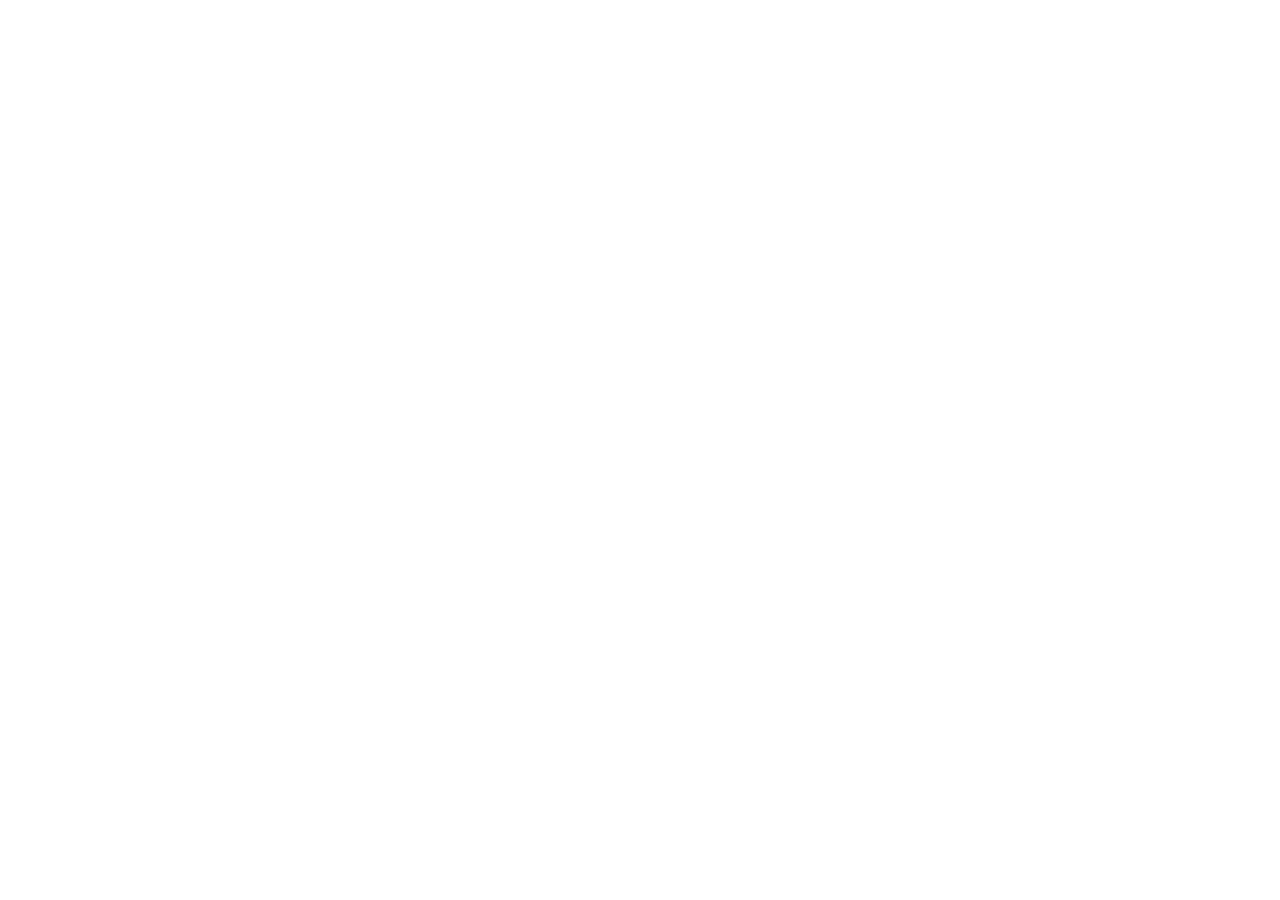
==== index.html @ c15d34f1 "Add files via upload" ====
<!doctype html>
<html lang="en">
  <head>
    <meta charset="UTF-8" />
    <meta name="viewport" content="width=device-width, initial-scale=1.0" />
    <title>Green &amp; Co</title>
    <script type="module" crossorigin src="/assets/index-w_9wpGhl.js"></script>
    <link rel="stylesheet" crossorigin href="/assets/index-DMan4Z8-.css">
  </head>
  <body>
    <div id="root"></div>
  </body>
</html>
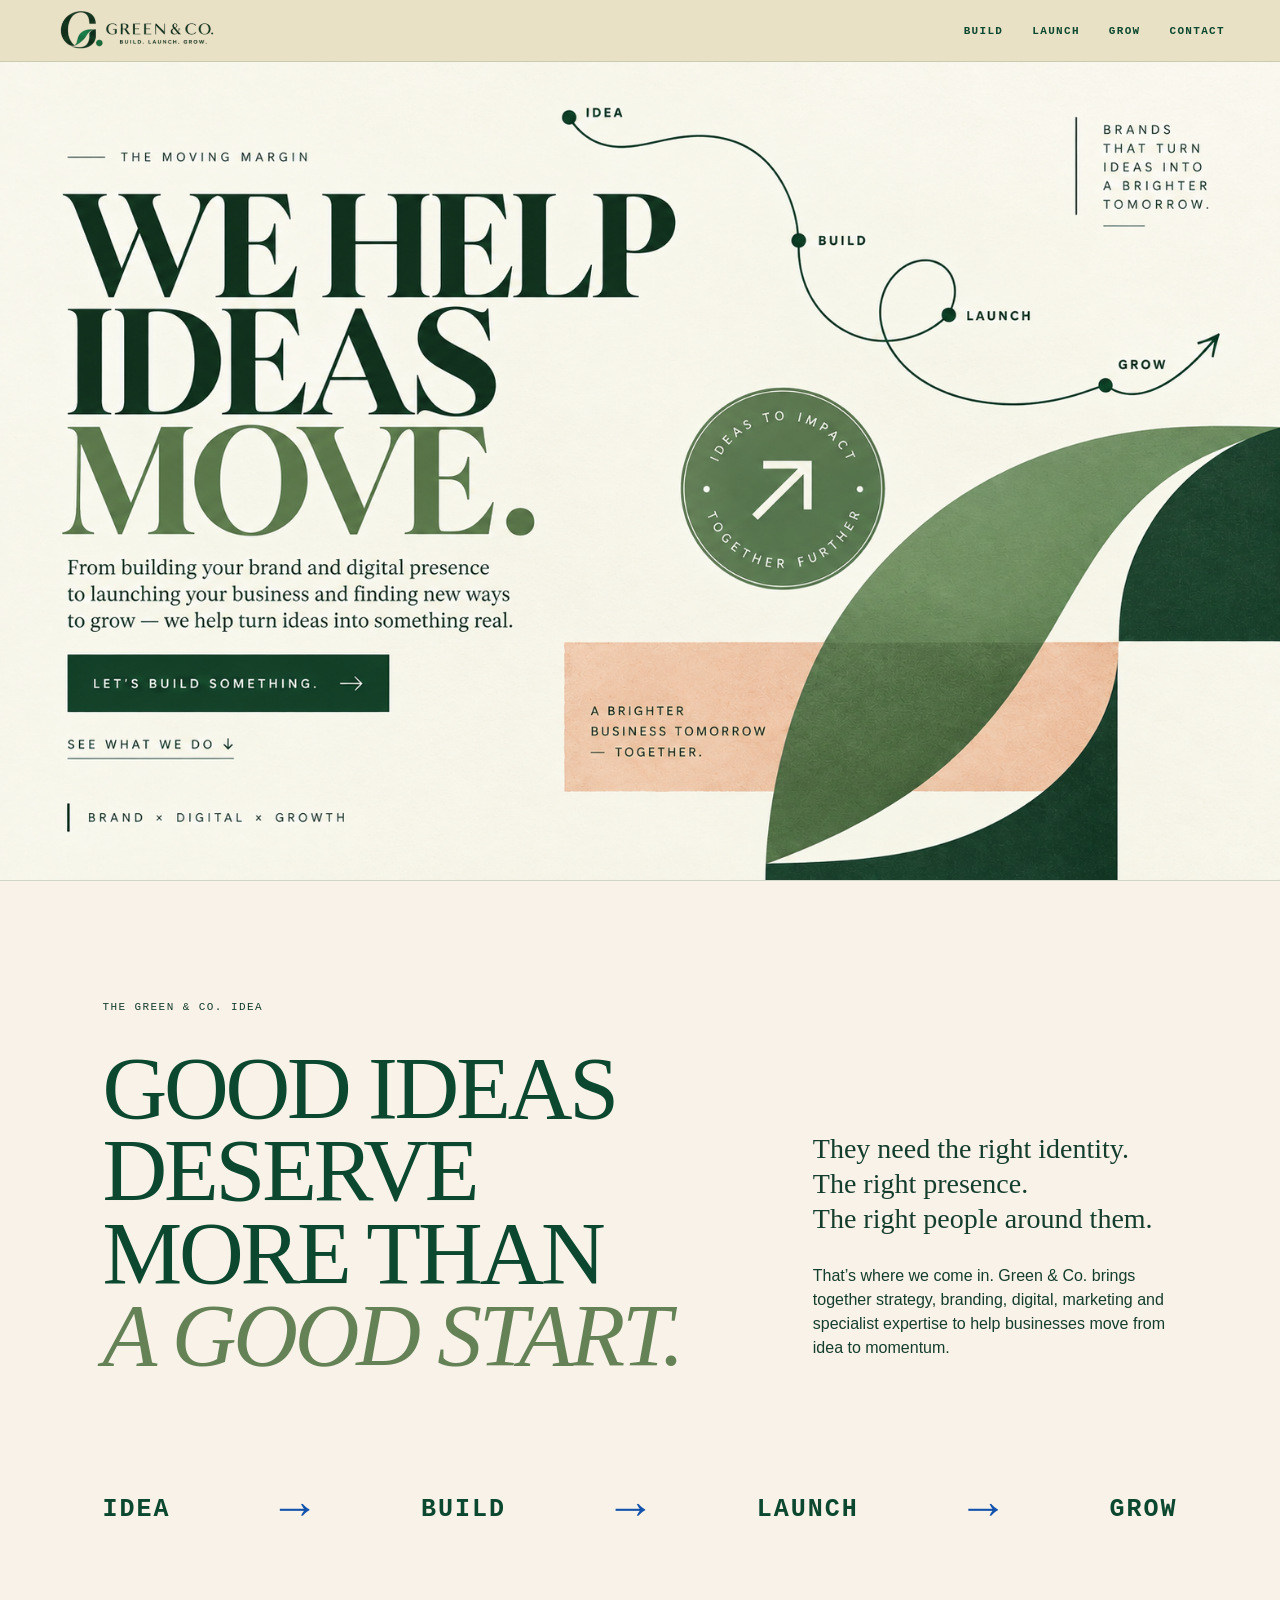
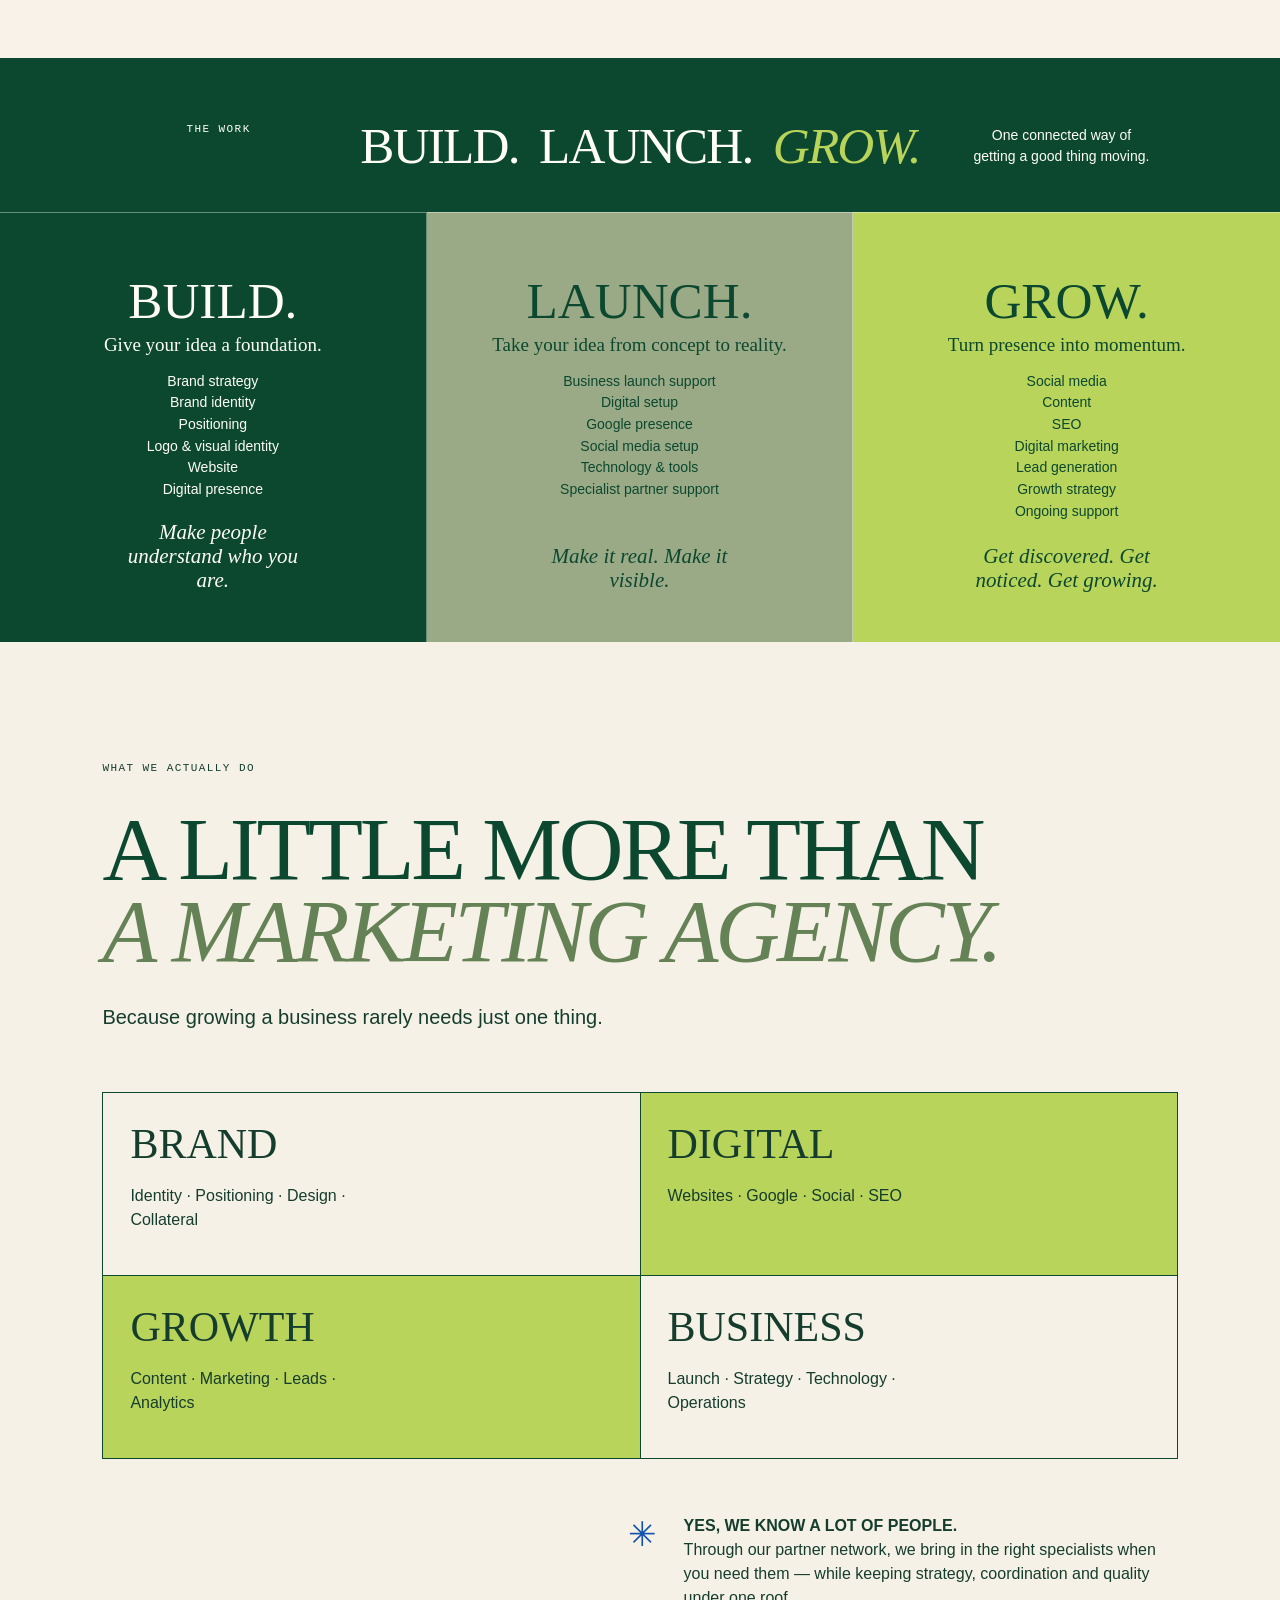
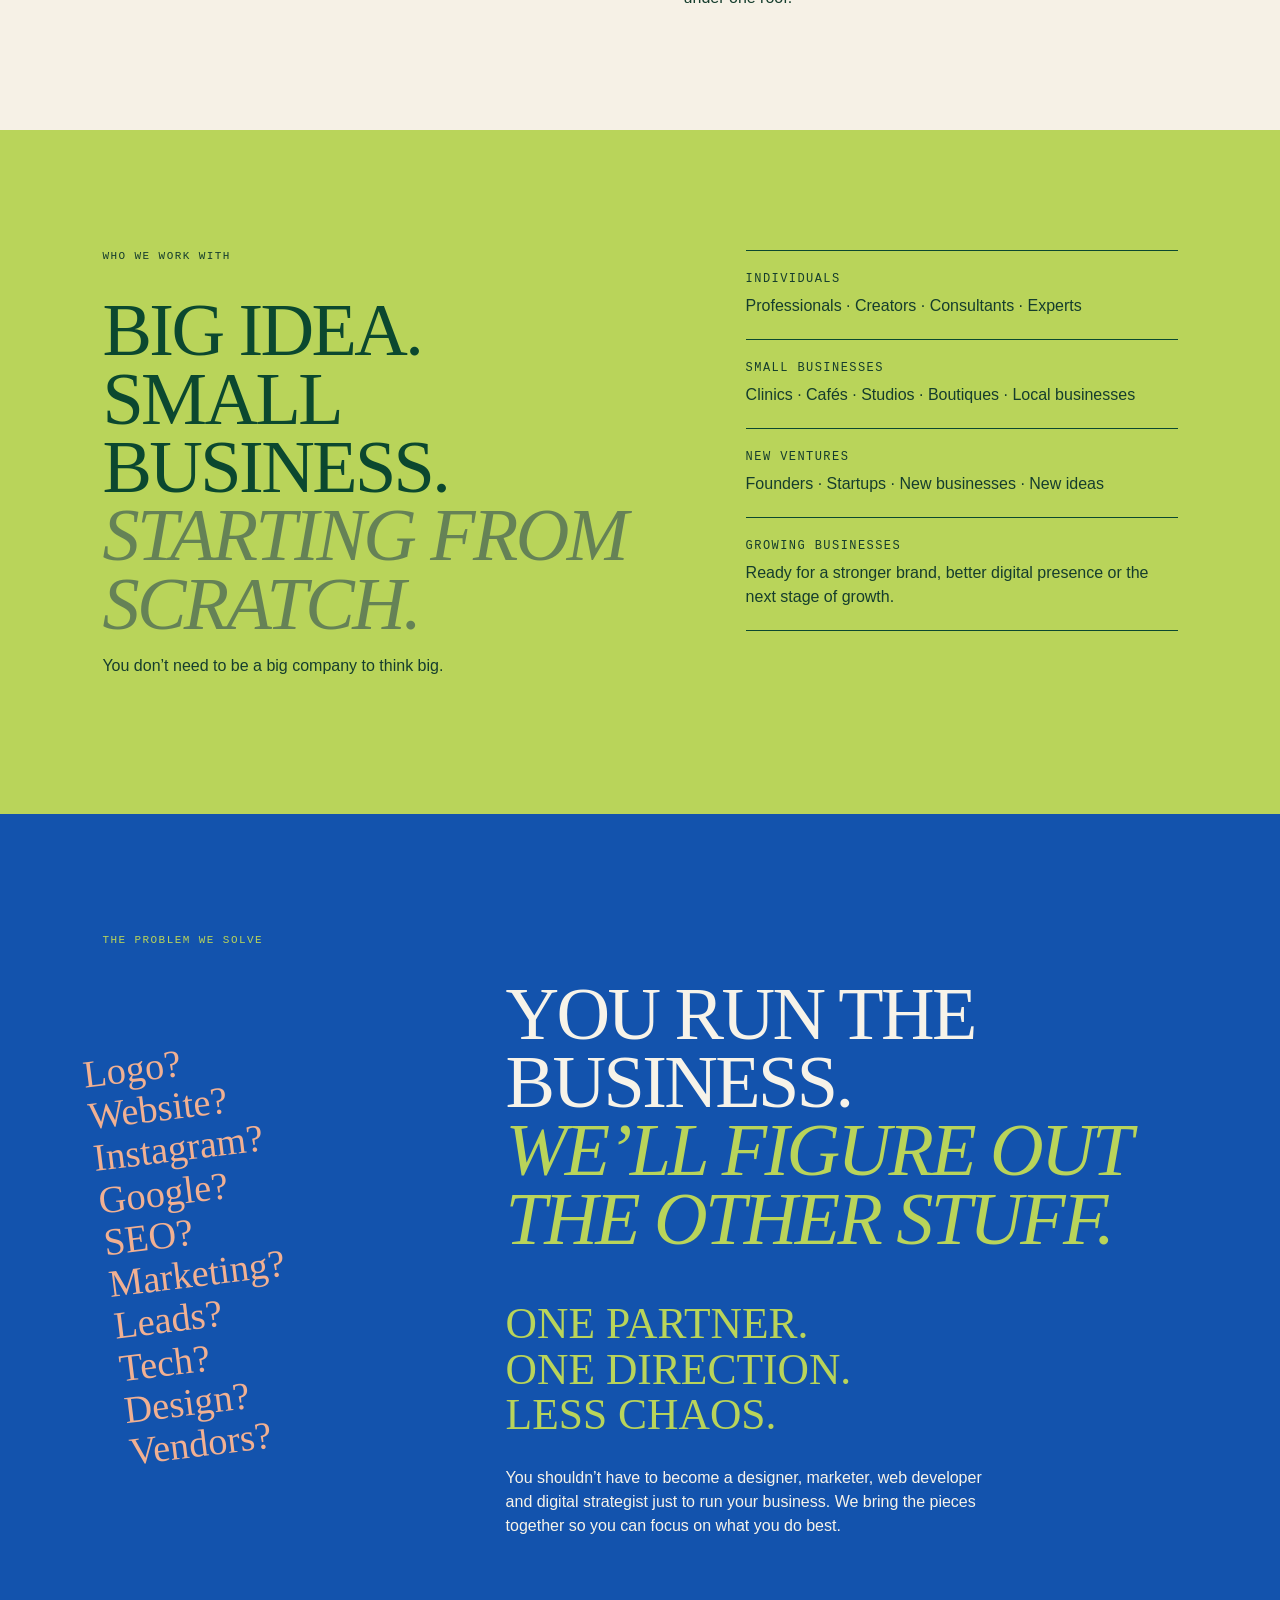
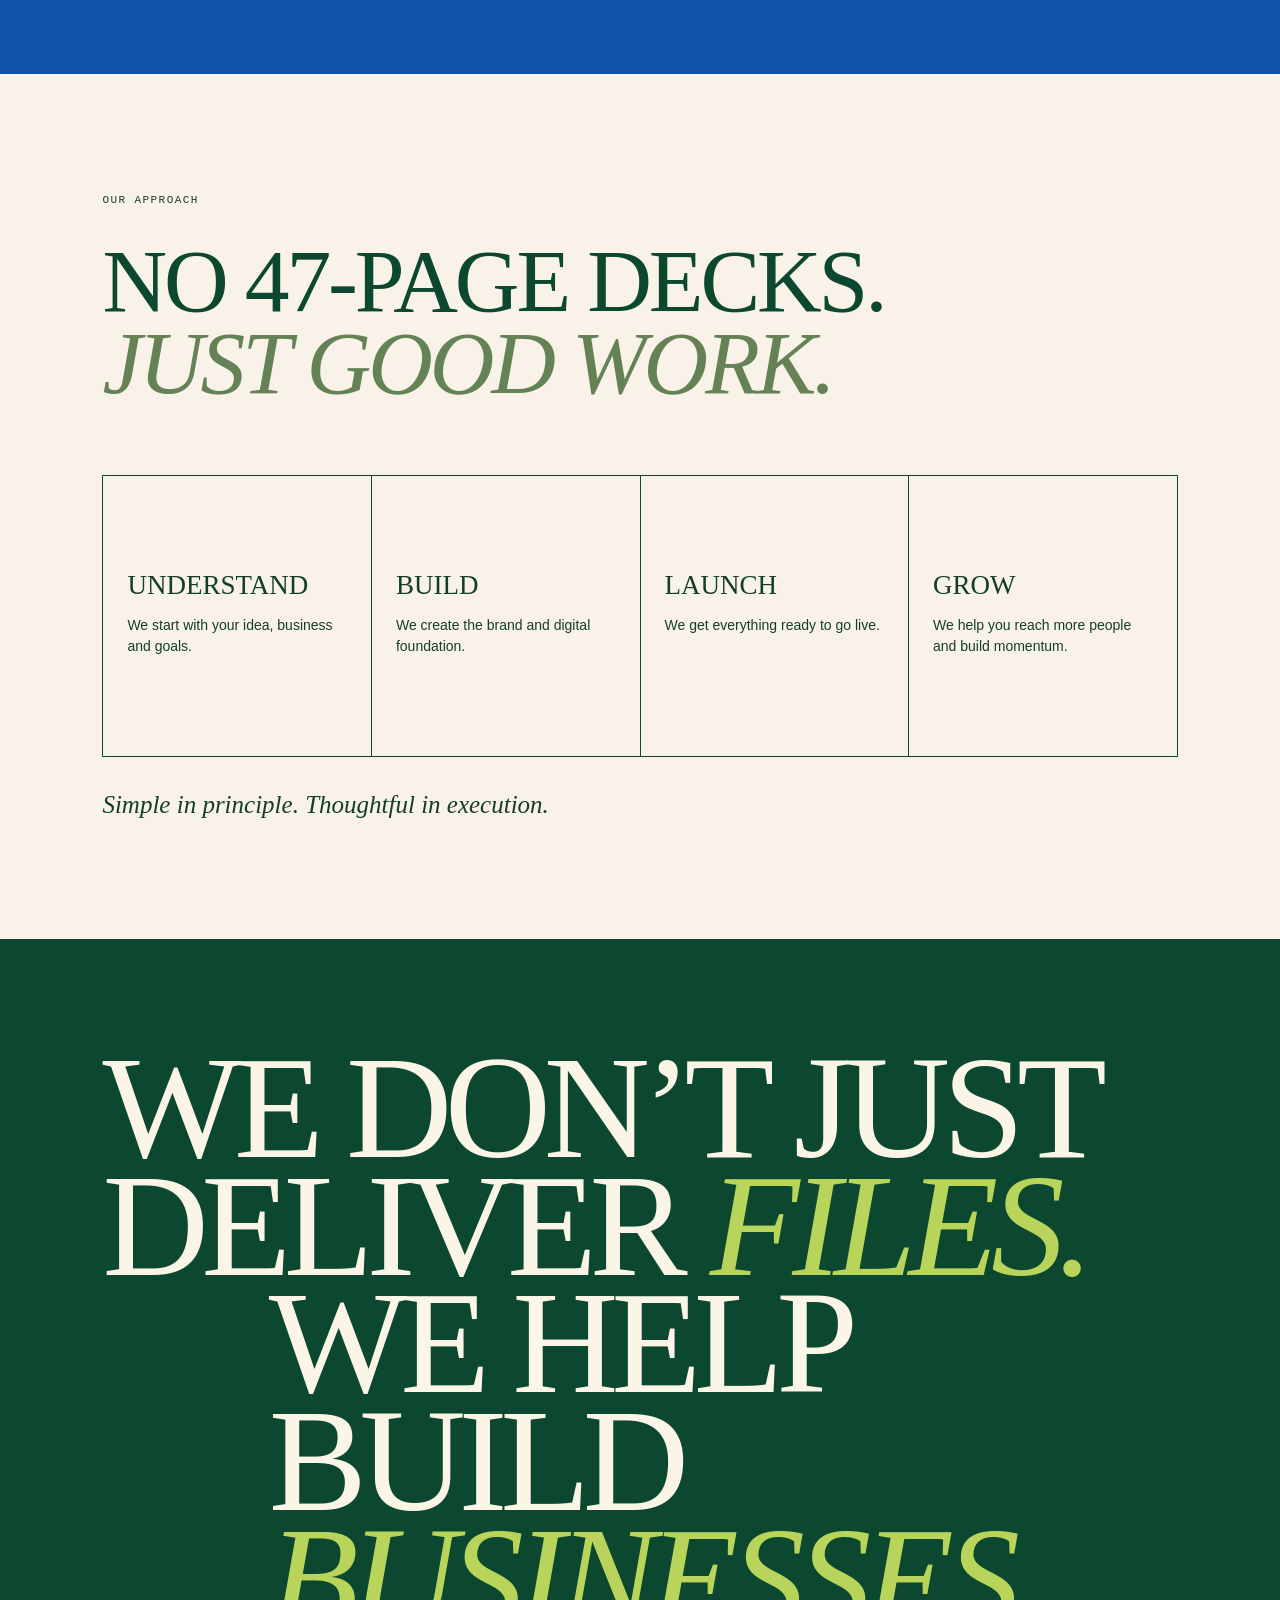
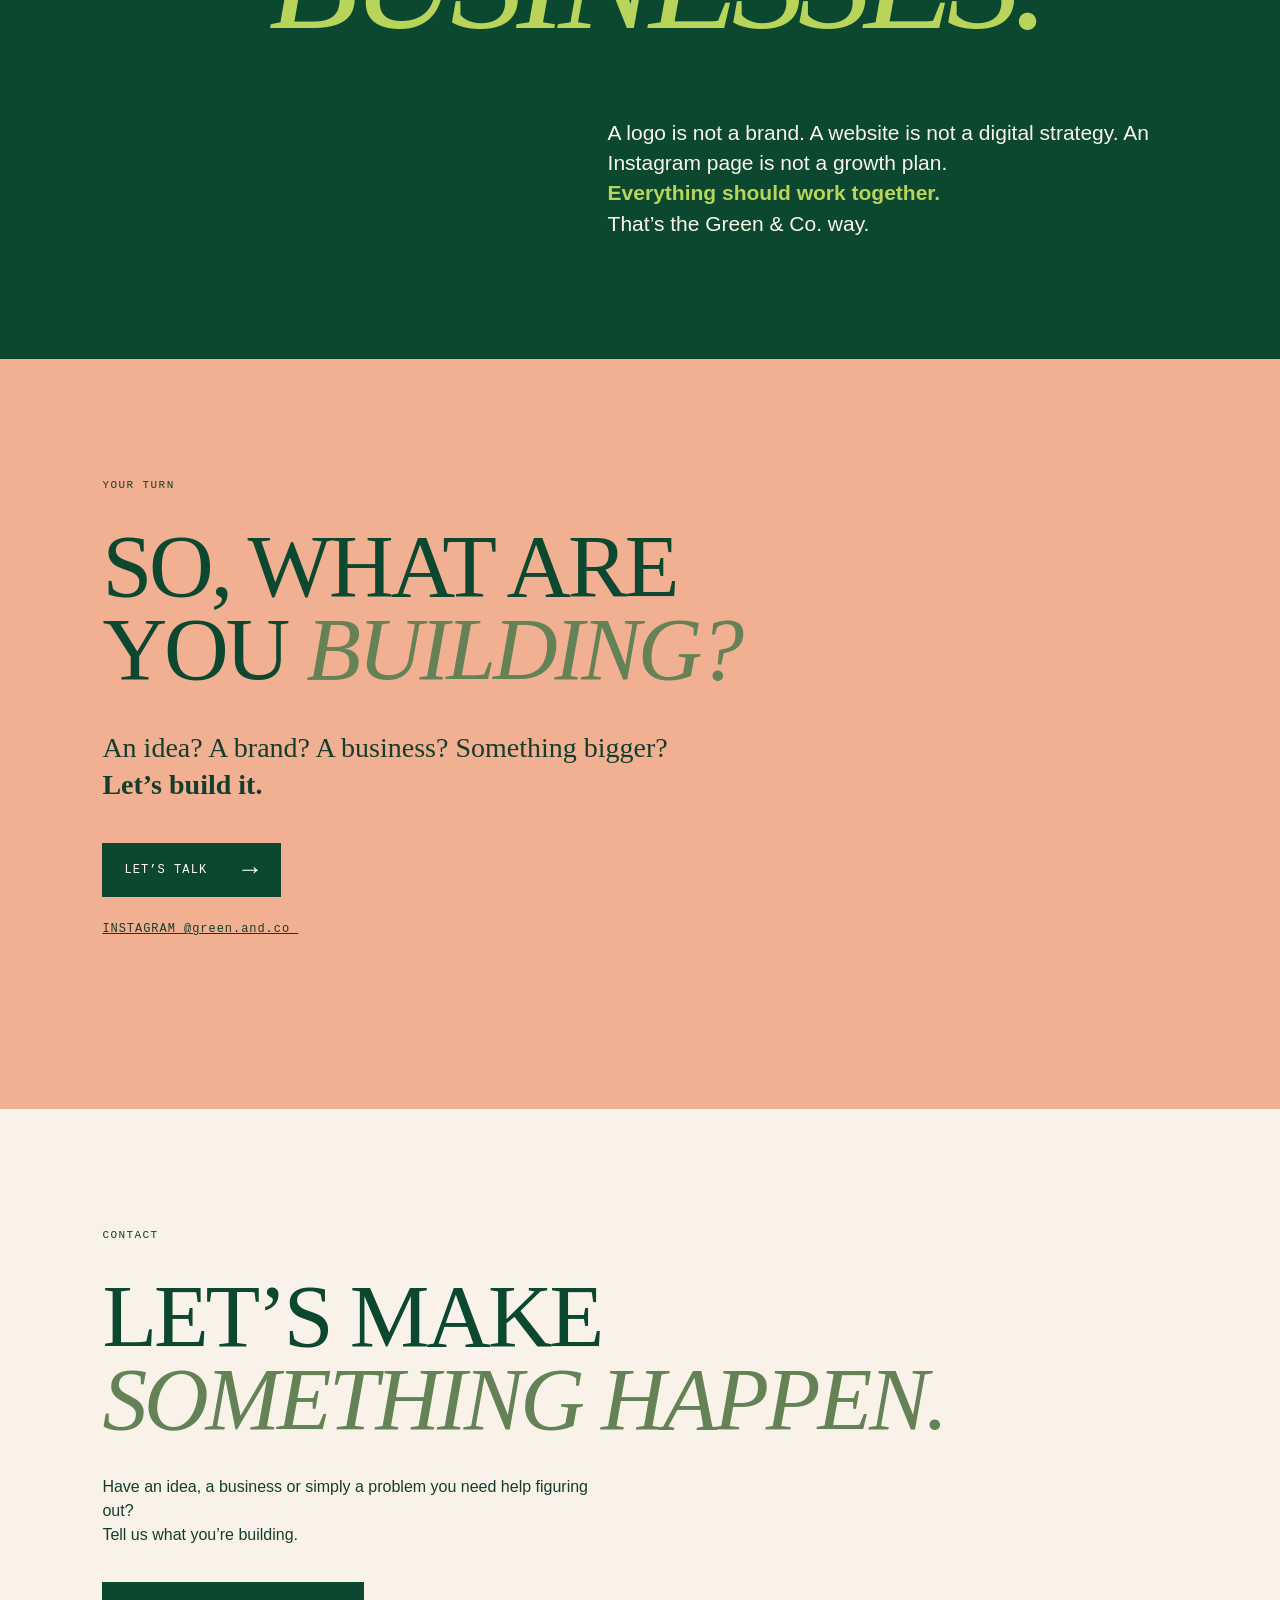
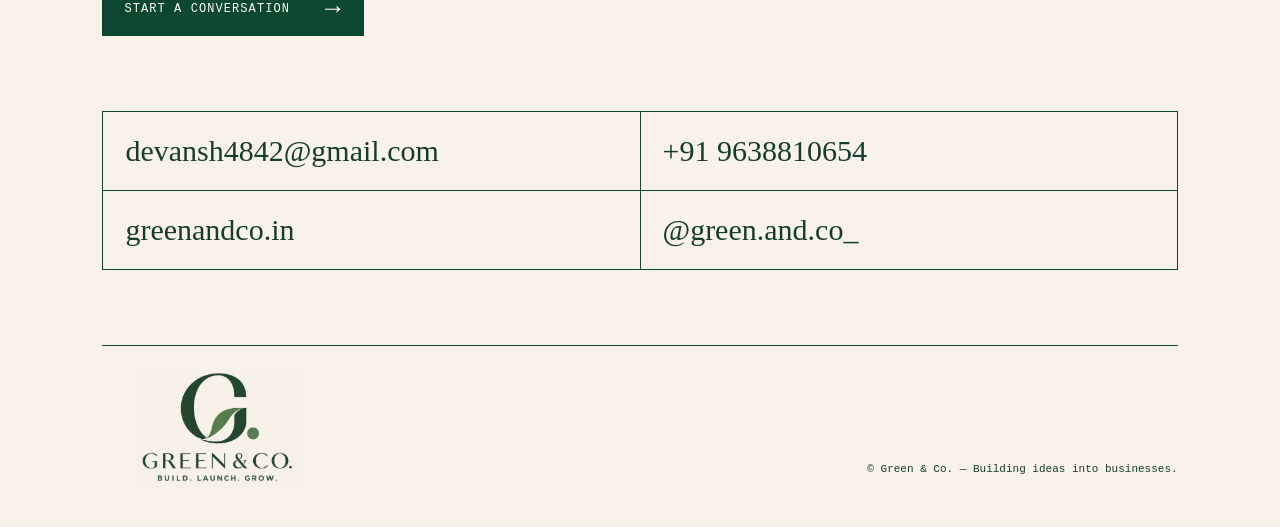
==== commit babd5cf5: "Update script and stylesheet paths in index.html" ====
--- a/index.html
+++ b/index.html
@@ -4,8 +4,8 @@
     <meta charset="UTF-8" />
     <meta name="viewport" content="width=device-width, initial-scale=1.0" />
     <title>Green &amp; Co</title>
-    <script type="module" crossorigin src="/assets/index-w_9wpGhl.js"></script>
-    <link rel="stylesheet" crossorigin href="/assets/index-DMan4Z8-.css">
+    <script type="module" crossorigin src="/index-w_9wpGhl.js"></script>
+    <link rel="stylesheet" crossorigin href="/index-DMan4Z8-.css">
   </head>
   <body>
     <div id="root"></div>
--- a/index-DMan4Z8-.css
+++ b/index-DMan4Z8-.css
@@ -0,0 +1 @@
+@import"https://fonts.googleapis.com/css2?family=DM+Mono&family=DM+Sans:wght@400;500;700&family=DM+Serif+Display:ital@0;1&display=swap";:root{--forest:#0b482f;--cream:#f6f1e6;--lime:#b9d45a;--sage:#9baa86;--peach:#f1b092;--blue:#1353ad;--ink:#153d2d}*{box-sizing:border-box}html{scroll-behavior:smooth}body{margin:0;background:var(--cream);color:var(--ink);font-family:DM Sans,Arial,sans-serif;-webkit-font-smoothing:antialiased}a{color:inherit}.site-nav{position:fixed;z-index:10;top:0;left:0;right:0;display:flex;align-items:center;gap:32px;justify-content:space-between;padding:19px 4.3vw;background:#f6f1e6eb;border-bottom:1px solid rgba(11,72,47,.14);-webkit-backdrop-filter:blur(10px);backdrop-filter:blur(10px)}.wordmark{text-decoration:none;letter-spacing:.16em;font-family:"DM Serif Display",serif;font-size:20px}.wordmark span{color:var(--sage)}.nav-links{display:flex;gap:29px;font:500 11px DM Mono,monospace;letter-spacing:.12em}.nav-links a{text-decoration:none}.nav-links a:hover,.instagram:hover{text-decoration:underline;text-underline-offset:5px}.menu-button{display:none;border:0;background:none;color:var(--forest);font:500 11px DM Mono,monospace;letter-spacing:.12em}.hero{position:relative;margin-top:62px;background:#f7f3e9;min-height:min(78vw,1024px);overflow:hidden}.hero>img{width:100%;height:100%;min-height:min(78vw,1024px);object-fit:cover;object-position:center top;display:block}.hero-actions a{position:absolute;display:block}.hero-actions a:first-child{left:4%;top:74%;width:25%;height:8%}.hero-actions a:last-child{left:4%;top:84%;width:18%;height:7%}section,footer{padding:120px 8vw}.eyebrow{font:500 11px DM Mono,monospace;letter-spacing:.13em;margin:0 0 34px}h2{margin:0;color:var(--forest);font:clamp(48px,7vw,110px)/.92 "DM Serif Display",Georgia,serif;letter-spacing:-.035em}h2 em,.difference em{font-style:italic;color:#658256}p{font-size:16px;line-height:1.5}.manifesto{background:#f8f2e8;border-top:1px solid rgba(11,72,47,.16)}.manifesto-copy{display:grid;grid-template-columns:1.25fr .75fr;gap:8vw;align-items:end}.manifesto-copy .lead{font:28px/1.25 "DM Serif Display",serif;margin-top:0}.manifesto-copy div>p:last-child{max-width:420px}.process-line{display:flex;justify-content:space-between;align-items:center;margin:105px 0 0;font:clamp(14px,2vw,25px) "DM Mono",monospace;letter-spacing:.08em;color:var(--forest)}.process-line span{color:var(--blue);font-size:2em}.services{padding:0;background:var(--forest);color:#fffdf5}.section-head{padding:110px 8vw 70px;display:grid;grid-template-columns:1fr 1.3fr .55fr;gap:2vw;align-items:end}.section-head h2{color:#fffdf5}.section-head h2 em{color:var(--lime)}.section-head p:last-child{font-size:14px;max-width:180px}.service-list{display:grid;grid-template-columns:repeat(3,1fr)}.service{min-height:560px;position:relative;padding:42px 3.6vw;border-top:1px solid rgba(255,255,255,.38);border-right:1px solid rgba(255,255,255,.38)}.service:last-child{border-right:0}.service-2{background:var(--sage);color:var(--forest)}.service-3{background:var(--peach);color:var(--forest)}.service-number{font:11px DM Mono,monospace}.service h3{font:clamp(48px,5vw,76px)/1 "DM Serif Display",serif;margin:75px 0 12px}.service-intro{font:22px/1.16 "DM Serif Display",serif;min-height:58px}.service ul{list-style:none;padding:0;font-size:14px;line-height:1.75}.service-note{position:absolute;bottom:38px;max-width:200px;font:italic 21px/1.15 "DM Serif Display",serif}.capabilities{background:var(--cream)}.capability-lede{margin:30px 0 60px;font-size:20px}.capability-grid{display:grid;grid-template-columns:repeat(2,1fr);border-top:1px solid var(--forest);border-left:1px solid var(--forest)}.capability-grid article{min-height:180px;padding:27px;border-right:1px solid var(--forest);border-bottom:1px solid var(--forest)}.capability-grid article:nth-child(2){background:var(--lime)}.capability-grid article:nth-child(3){background:var(--peach)}.capability-grid h3{font:42px "DM Serif Display",serif;margin:0}.capability-grid p{max-width:250px}.network-note{display:flex;gap:28px;margin:55px 0 0 auto;max-width:550px}.network-note span{font-size:34px;color:var(--blue)}.network-note p{margin:0}.audience{background:var(--lime);display:grid;grid-template-columns:1.1fr .9fr;gap:9vw}.audience h2{font-size:clamp(45px,5.8vw,90px)}.audience-items{border-top:1px solid var(--forest)}.audience-items p{padding:21px 0;margin:0;border-bottom:1px solid var(--forest)}.audience-items b{display:block;margin-bottom:8px;font:12px DM Mono,monospace;letter-spacing:.12em}.chaos{background:var(--blue);color:#f7f3e9}.chaos .eyebrow{color:var(--lime)}.chaos h2{color:#f7f3e9;font-size:clamp(43px,5.8vw,88px)}.chaos h2 em{color:var(--lime)}.chaos-layout{display:grid;grid-template-columns:.6fr 1.4fr;gap:9vw;align-items:start}.questions{color:var(--peach);font:clamp(25px,3vw,46px)/1.1 "DM Serif Display",serif;transform:rotate(-7deg);padding-top:55px}.chaos-layout>div:last-child>p:last-child{max-width:490px}.solution{margin:48px 0 28px;font:clamp(27px,3.4vw,48px)/1.05 "DM Serif Display",serif;color:var(--lime)}.approach{background:#f8f2e8}.steps{display:grid;grid-template-columns:repeat(4,1fr);gap:1px;margin-top:70px;background:var(--forest);border:1px solid var(--forest)}.steps article{min-height:280px;padding:24px;background:#f8f2e8}.steps span{font:12px DM Mono,monospace}.steps h3{font:27px "DM Serif Display",serif;margin:70px 0 12px}.steps p{font-size:14px}.closing-note{margin:34px 0 0;font:italic 25px "DM Serif Display",serif}.difference{background:var(--forest);padding-top:110px;color:#fbf5e8}.difference>p{margin:0;font:clamp(70px,11.5vw,174px)/.8 "DM Serif Display",serif;letter-spacing:-.05em}.difference>p:nth-child(2){padding-left:13vw}.difference em{color:var(--lime)}.difference>div{max-width:570px;margin:80px 0 0 auto;font-size:21px;line-height:1.45}.difference b{color:var(--lime)}.final-cta{background:var(--peach);min-height:750px}.final-cta>p:nth-of-type(2){font:28px/1.3 "DM Serif Display",serif;margin:40px 0}.big-link{display:inline-flex;gap:35px;align-items:center;padding:18px 22px;background:var(--forest);color:#fffdf5;text-decoration:none;font:500 12px DM Mono,monospace;letter-spacing:.09em}.big-link:hover{background:var(--blue)}.big-link span{font-size:26px;line-height:.7}.instagram{display:block;margin-top:25px;font:12px DM Mono,monospace;letter-spacing:.08em}footer{background:#f8f2e8;padding-bottom:34px}.footer-copy>p:nth-of-type(2){max-width:510px;margin:35px 0}address{display:grid;grid-template-columns:repeat(2,1fr);gap:0;margin:75px 0;font-style:normal;border-top:1px solid var(--forest);border-left:1px solid var(--forest)}address a{padding:22px;border-right:1px solid var(--forest);border-bottom:1px solid var(--forest);text-decoration:none;font:clamp(18px,2.4vw,30px) "DM Serif Display",serif}address a:hover{background:var(--lime)}.footer-bottom{display:flex;justify-content:space-between;align-items:end;gap:25px;padding-top:25px;border-top:1px solid var(--forest)}.footer-bottom img{width:230px;height:115px;object-fit:contain;mix-blend-mode:multiply}.footer-bottom p{font:11px DM Mono,monospace}@media(max-width:760px){.site-nav{padding:14px 5vw}.menu-button{display:block}.nav-links{display:none;position:absolute;top:54px;left:0;right:0;flex-direction:column;gap:0;background:var(--cream);border-bottom:1px solid var(--forest)}.nav-links.is-open{display:flex}.nav-links a{padding:16px 5vw;border-top:1px solid rgba(11,72,47,.15)}.hero{margin-top:55px;min-height:133vw}.hero>img{min-height:133vw;width:100%;object-position:38% top}.hero-actions a:first-child{left:4%;top:78%;width:52%;height:7%}.hero-actions a:last-child{left:4%;top:86%;width:45%;height:6%}section,footer{padding:75px 6vw}.manifesto-copy,.audience,.chaos-layout{grid-template-columns:1fr;gap:35px}.manifesto-copy .lead{font-size:24px}.process-line{margin-top:60px;gap:7px;font-size:10px}.section-head{padding:75px 6vw 45px;display:block}.section-head p:last-child{max-width:260px}.service-list,.steps{grid-template-columns:1fr}.service{min-height:435px;padding:35px 6vw;border-right:0}.service h3{margin-top:45px}.service-note{bottom:26px}.capability-grid{grid-template-columns:1fr}.capability-grid article{min-height:150px}.network-note{margin-top:38px}.audience h2{font-size:54px}.questions{padding-top:0}.chaos h2{font-size:50px}.steps{margin-top:45px}.steps article{min-height:210px}.steps h3{margin-top:38px}.difference{padding-top:75px}.difference>p{font-size:76px}.difference>p:nth-child(2){padding-left:0}.difference>div{margin-top:50px}.final-cta{min-height:auto}address{grid-template-columns:1fr;margin:55px 0}.footer-bottom{align-items:center;flex-direction:column}.footer-bottom img{width:190px;height:95px}.footer-bottom p{text-align:center}}.site-nav{height:62px;padding:12px 4.3vw;background:#e9e1c5}.wordmark{display:inline-flex;align-items:center;gap:7px}.wordmark img{width:166px;height:auto;object-fit:contain;mix-blend-mode:multiply}.wordmark b{color:var(--sage);font-weight:inherit}.hero{min-height:calc(100vh - 62px);padding:34px 4.3vw 28px;display:flex;flex-direction:column;justify-content:space-between;background:var(--cream);color:var(--forest);overflow:hidden}.hero-topline,.hero-bottomline{display:flex;align-items:center;justify-content:space-between;gap:24px}.hero-topline .eyebrow{margin:0}.hero-index,.hero-bottomline>span{margin:0;font:11px DM Mono,monospace;letter-spacing:.12em}.hero-center{width:min(900px,86vw);margin:0 auto;text-align:center}.hero-kicker{margin:0 0 22px;font:11px DM Mono,monospace;letter-spacing:.15em}.hero h1{margin:0;font:clamp(72px,13vw,190px) / .8 "DM Serif Display",Georgia,serif;letter-spacing:-.04em}.hero h1 em{color:var(--sage);font-style:italic}.hero-copy{margin:34px auto 0;font:clamp(18px,2vw,26px) / 1.25 "DM Serif Display",Georgia,serif}.hero-actions{display:flex;align-items:center;gap:24px}.hero-actions a{display:inline-flex;align-items:center;width:fit-content;text-decoration:none;font:500 11px DM Mono,monospace;letter-spacing:.1em}.hero-actions a:first-child,.hero-actions a:last-child{position:static;left:auto;top:auto;width:fit-content;height:auto}.hero-build{gap:24px;padding:15px 20px;background:var(--forest);color:#fffdf5}.hero-build span,.hero-what-we-do span{font-size:20px}.hero-what-we-do{gap:10px;border-bottom:1px solid var(--forest);padding-bottom:7px}.service{display:flex;flex-direction:column;min-height:430px;padding:28px 2.8vw}.service h3{margin:34px 0 8px;font-size:clamp(42px,4vw,64px)}.service-intro{font-size:19px;line-height:1.2;min-height:0;margin:0 0 14px}.service ul{line-height:1.55;margin:0}.service-note{position:static;margin-top:auto;padding-top:18px;line-height:1.15}.section-head h2 br{display:none}.section-head h2{white-space:nowrap;font-size:clamp(36px,4vw,66px);word-spacing:.18em}@media(max-width:760px){.site-nav{height:55px;padding:10px 5vw}.wordmark img{width:24px;height:24px}.hero{min-height:calc(100svh - 55px);padding:26px 6vw 24px}.hero-topline,.hero-bottomline{align-items:flex-start}.hero-topline .eyebrow{max-width:180px;line-height:1.4}.hero-center{width:100%}.hero h1{font-size:clamp(58px,17vw,100px)}.hero-copy{margin-top:24px;font-size:19px}.hero-bottomline{display:block}.hero-bottomline>span{display:block;margin-bottom:20px}.hero-actions{align-items:flex-start;flex-direction:column;gap:16px}.section-head h2 br{display:block}.section-head h2{white-space:normal}.hero-mark{display:none!important}.service{min-height:0;padding:28px 6vw}.service h3{margin-top:28px}}.hero{min-height:0;padding:0;display:block;background:var(--cream)}.hero>*{display:none}.hero>.hero-hotspot{display:block;position:absolute;z-index:1}.hero-hotspot:focus-visible{outline:3px solid var(--lime);outline-offset:-3px}.hero-build-hotspot{left:4%;top:74%;width:25%;height:8%}.hero-work-hotspot{left:4%;top:84%;width:18%;height:7%}.hero:before{content:"";display:block;width:100%;aspect-ratio:1487 / 950;background:url(/hero-reference.png) center top / 100% 100% no-repeat}.wordmark img{width:166px;height:auto}.wordmark,.wordmark span,.nav-links a{color:var(--forest);font-weight:700}.nav-links{background:#e9e1c5}.wordmark img{mix-blend-mode:multiply}.section-head{padding-top:64px;padding-bottom:42px;grid-template-columns:1fr 1fr 1fr;align-items:center;text-align:center}.section-head .eyebrow,.section-head p:last-child{justify-self:center}.section-head p:last-child{margin:0}.service-list{grid-template-columns:repeat(3,minmax(0,1fr))}.service-3,.capability-grid article:nth-child(3){background:var(--lime)}.service{align-items:center;text-align:center}.service ul{text-align:center}.service-note{width:200px;max-width:100%;text-align:center}@media(max-width:760px){.hero:before{aspect-ratio:1487 / 950}.hero-build-hotspot{left:4%;top:78%;width:52%;height:7%}.hero-work-hotspot{left:4%;top:86%;width:45%;height:6%}.section-head{padding-top:52px;padding-bottom:32px;text-align:left}.service-list{grid-template-columns:1fr}.section-head .eyebrow,.section-head p:last-child{justify-self:auto}.wordmark img{width:150px}}
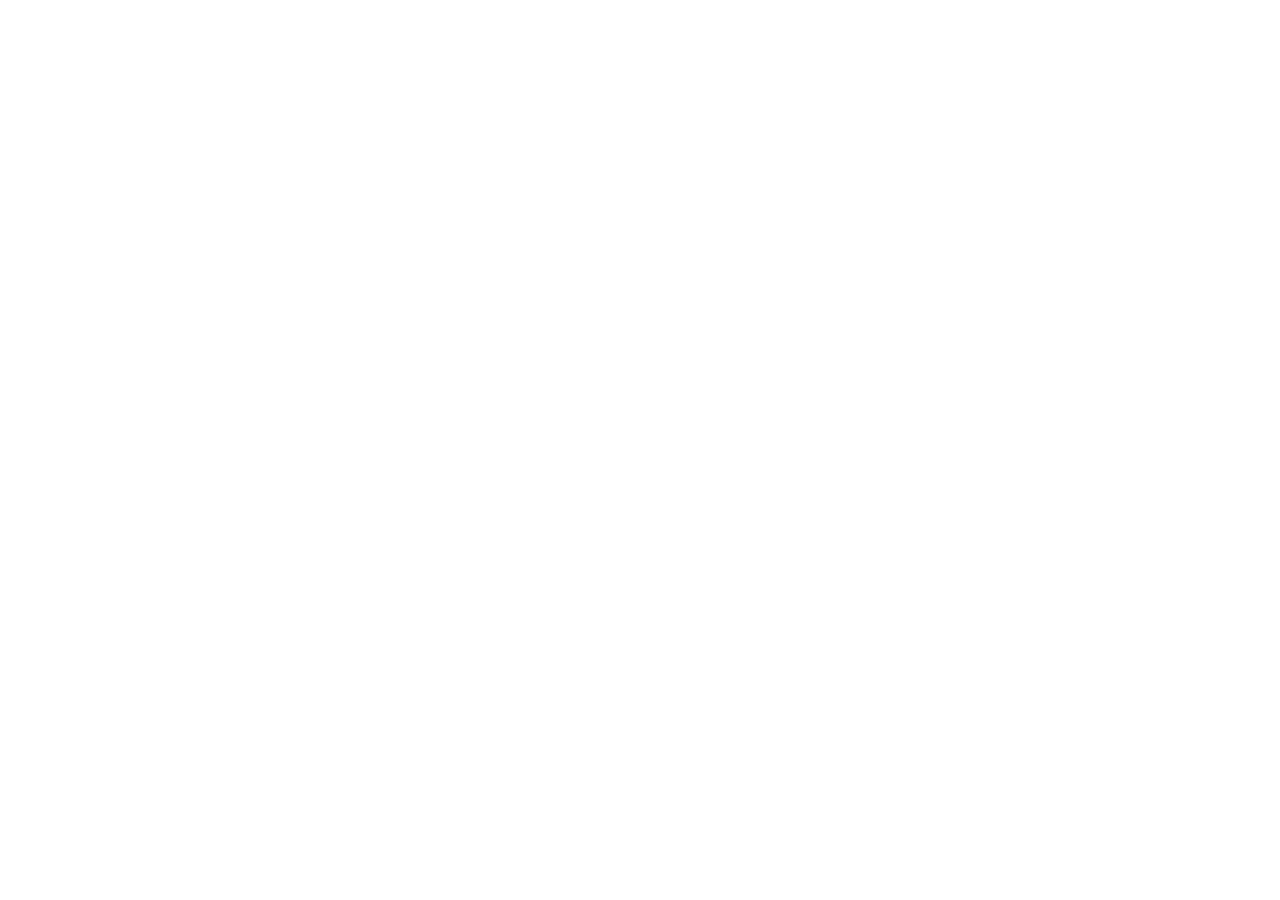
==== commit 899a2298: "Add files via upload" ====
--- a/index.html
+++ b/index.html
@@ -4,8 +4,8 @@
     <meta charset="UTF-8" />
     <meta name="viewport" content="width=device-width, initial-scale=1.0" />
     <title>Green &amp; Co</title>
-    <script type="module" crossorigin src="/index-w_9wpGhl.js"></script>
-    <link rel="stylesheet" crossorigin href="/index-DMan4Z8-.css">
+    <script type="module" crossorigin src="/assets/index-0euWV3pE.js"></script>
+    <link rel="stylesheet" crossorigin href="/assets/index-D7yNaC3L.css">
   </head>
   <body>
     <div id="root"></div>
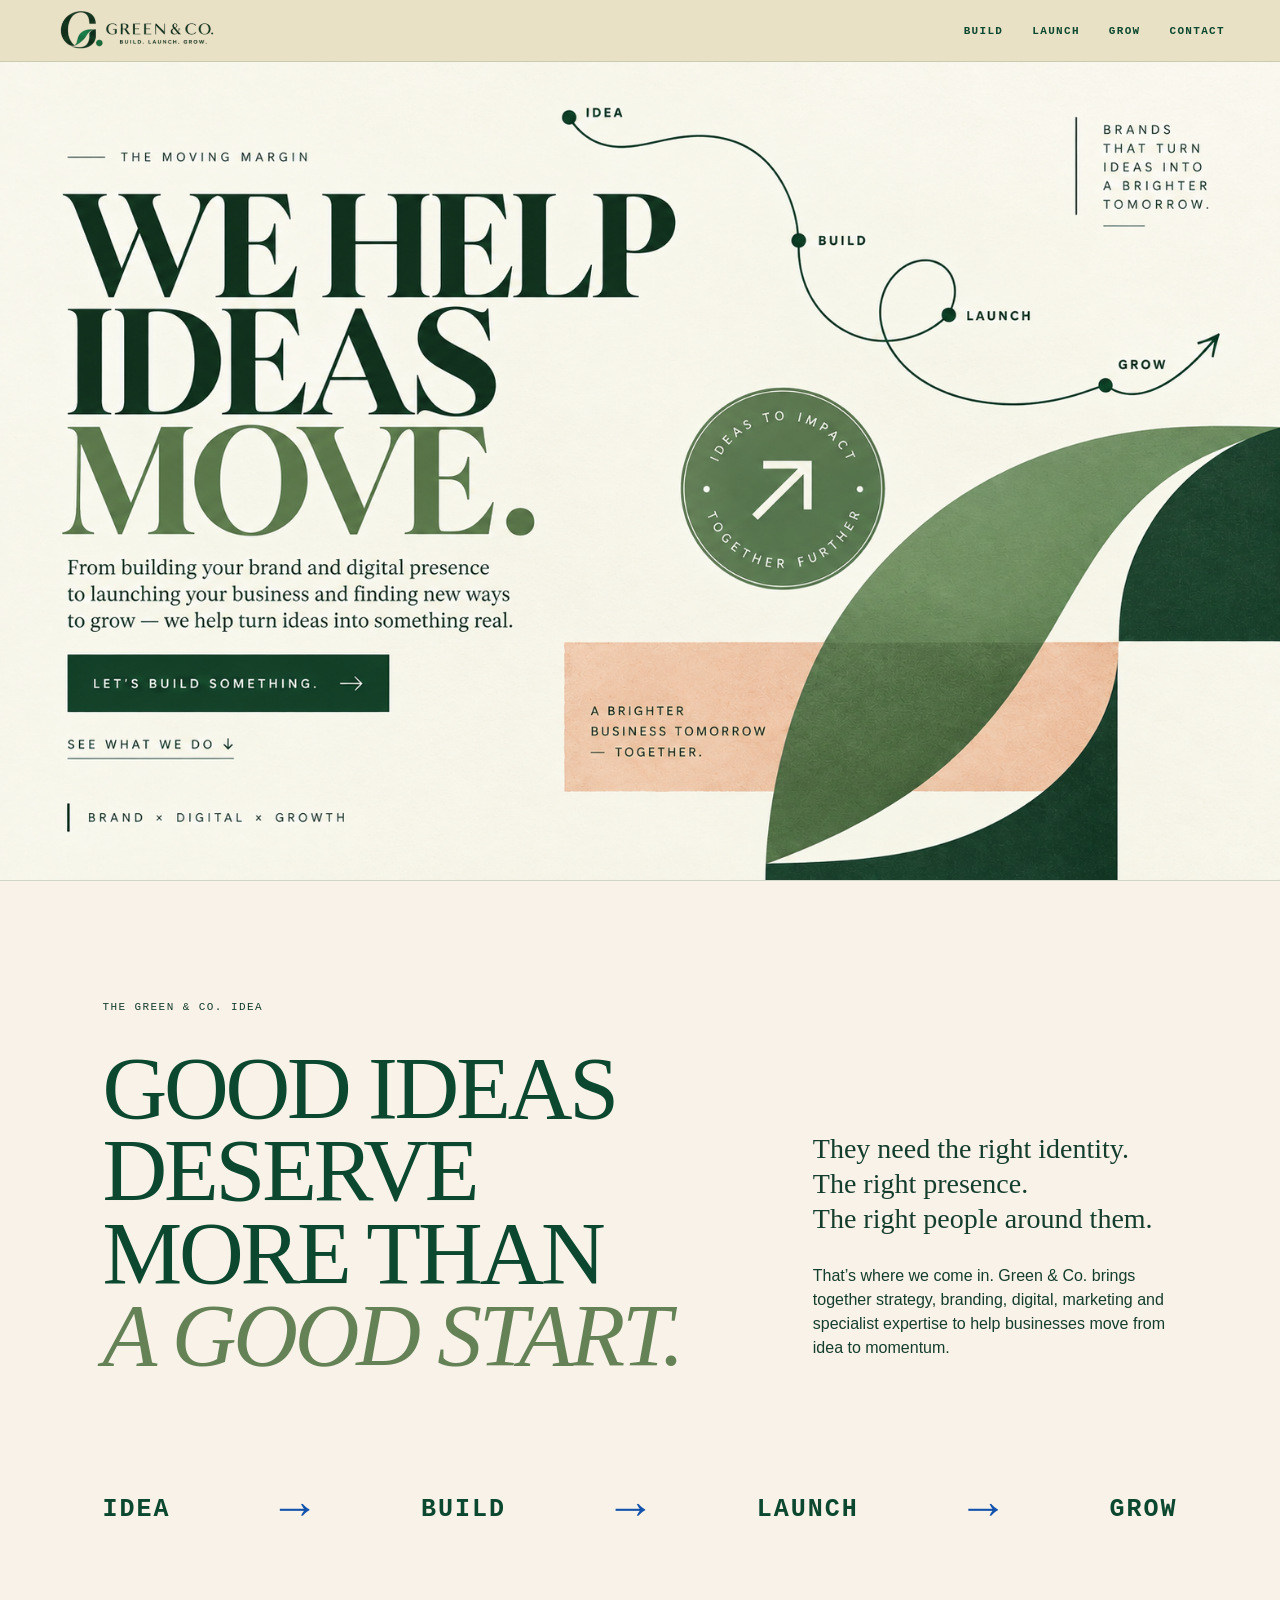
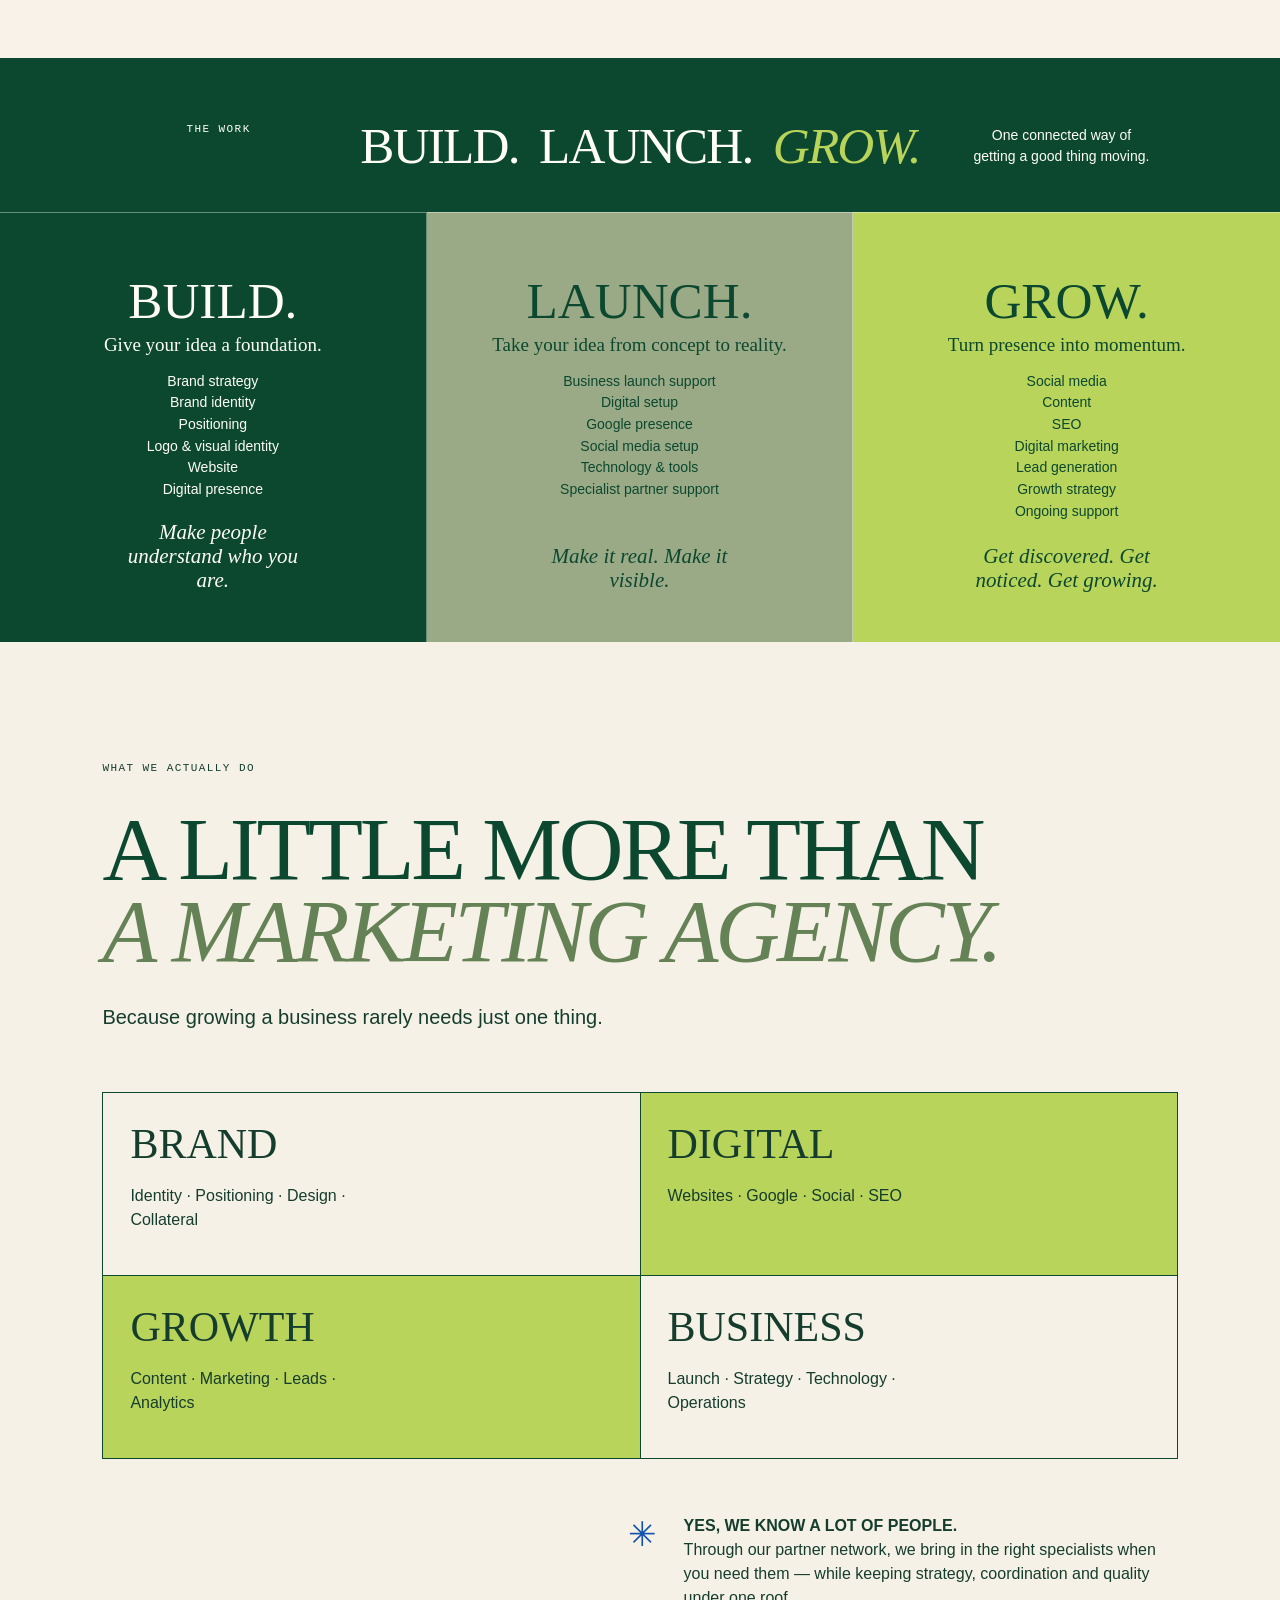
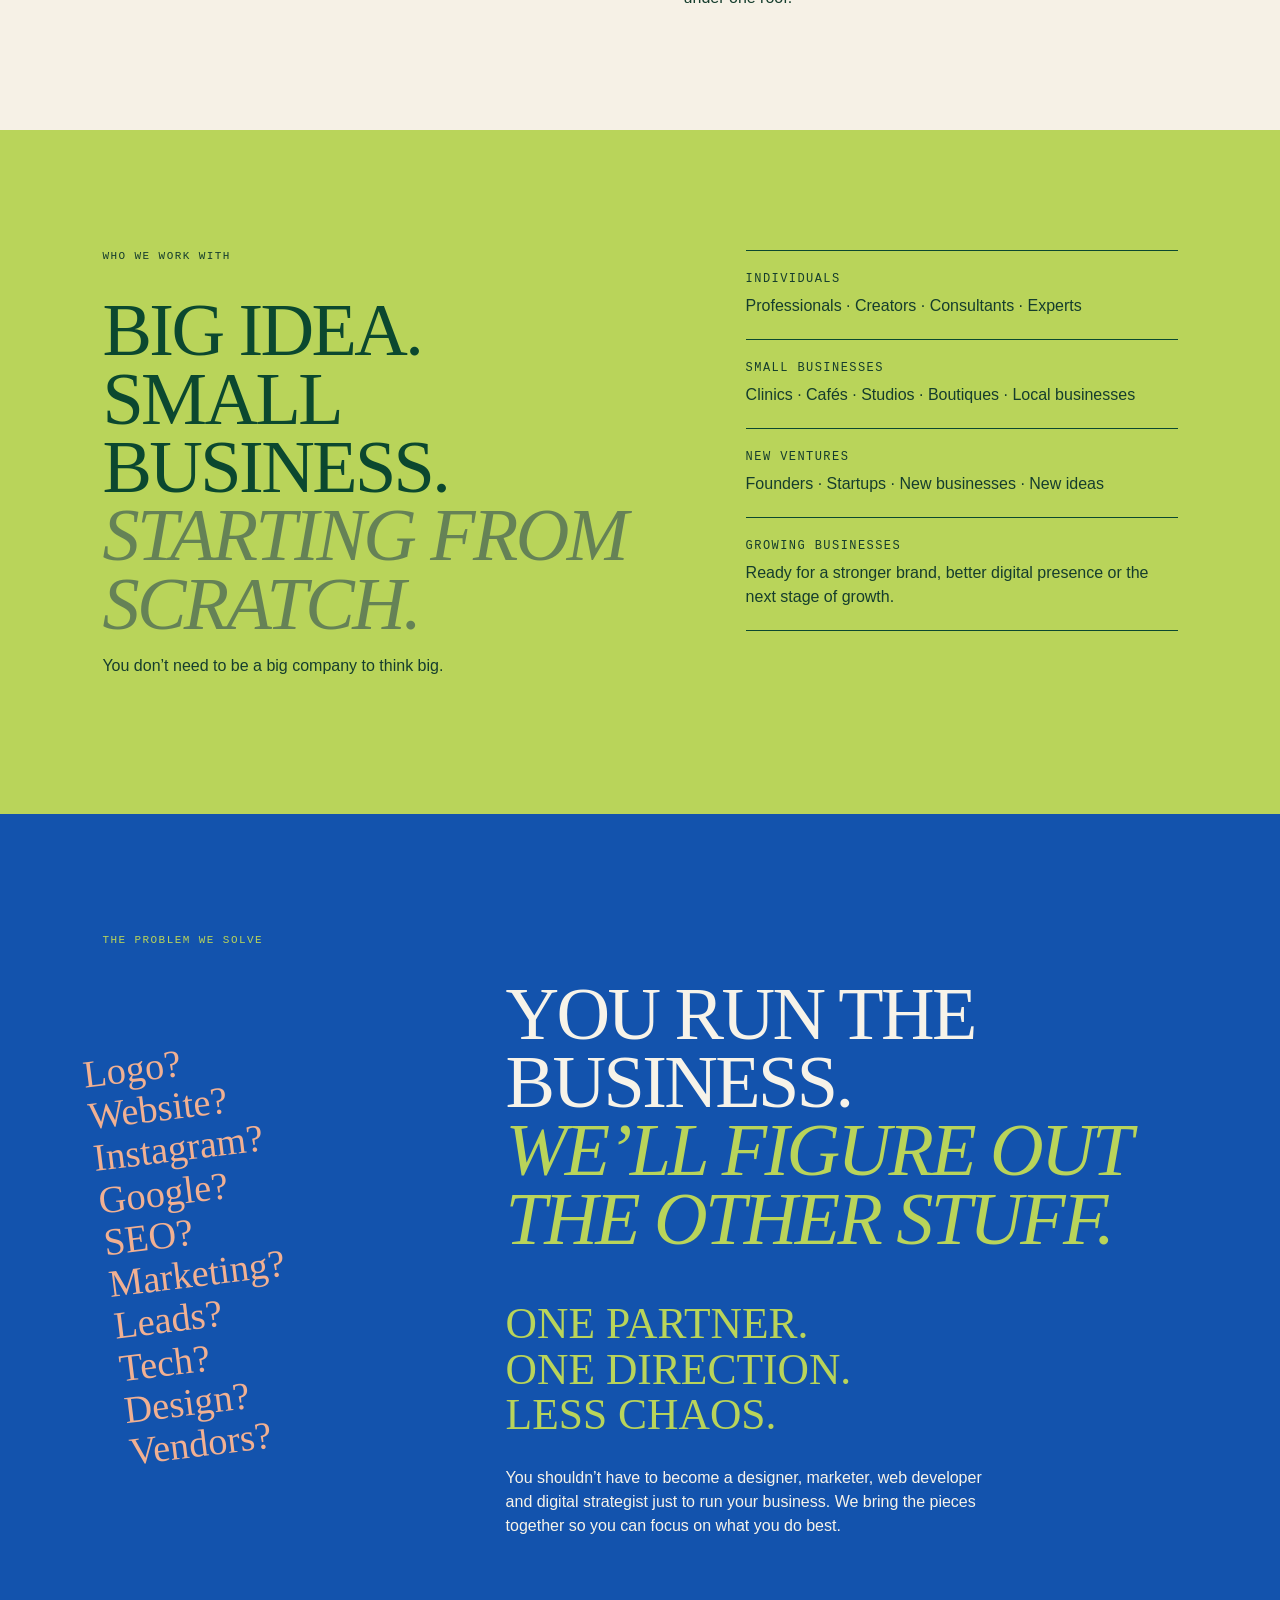
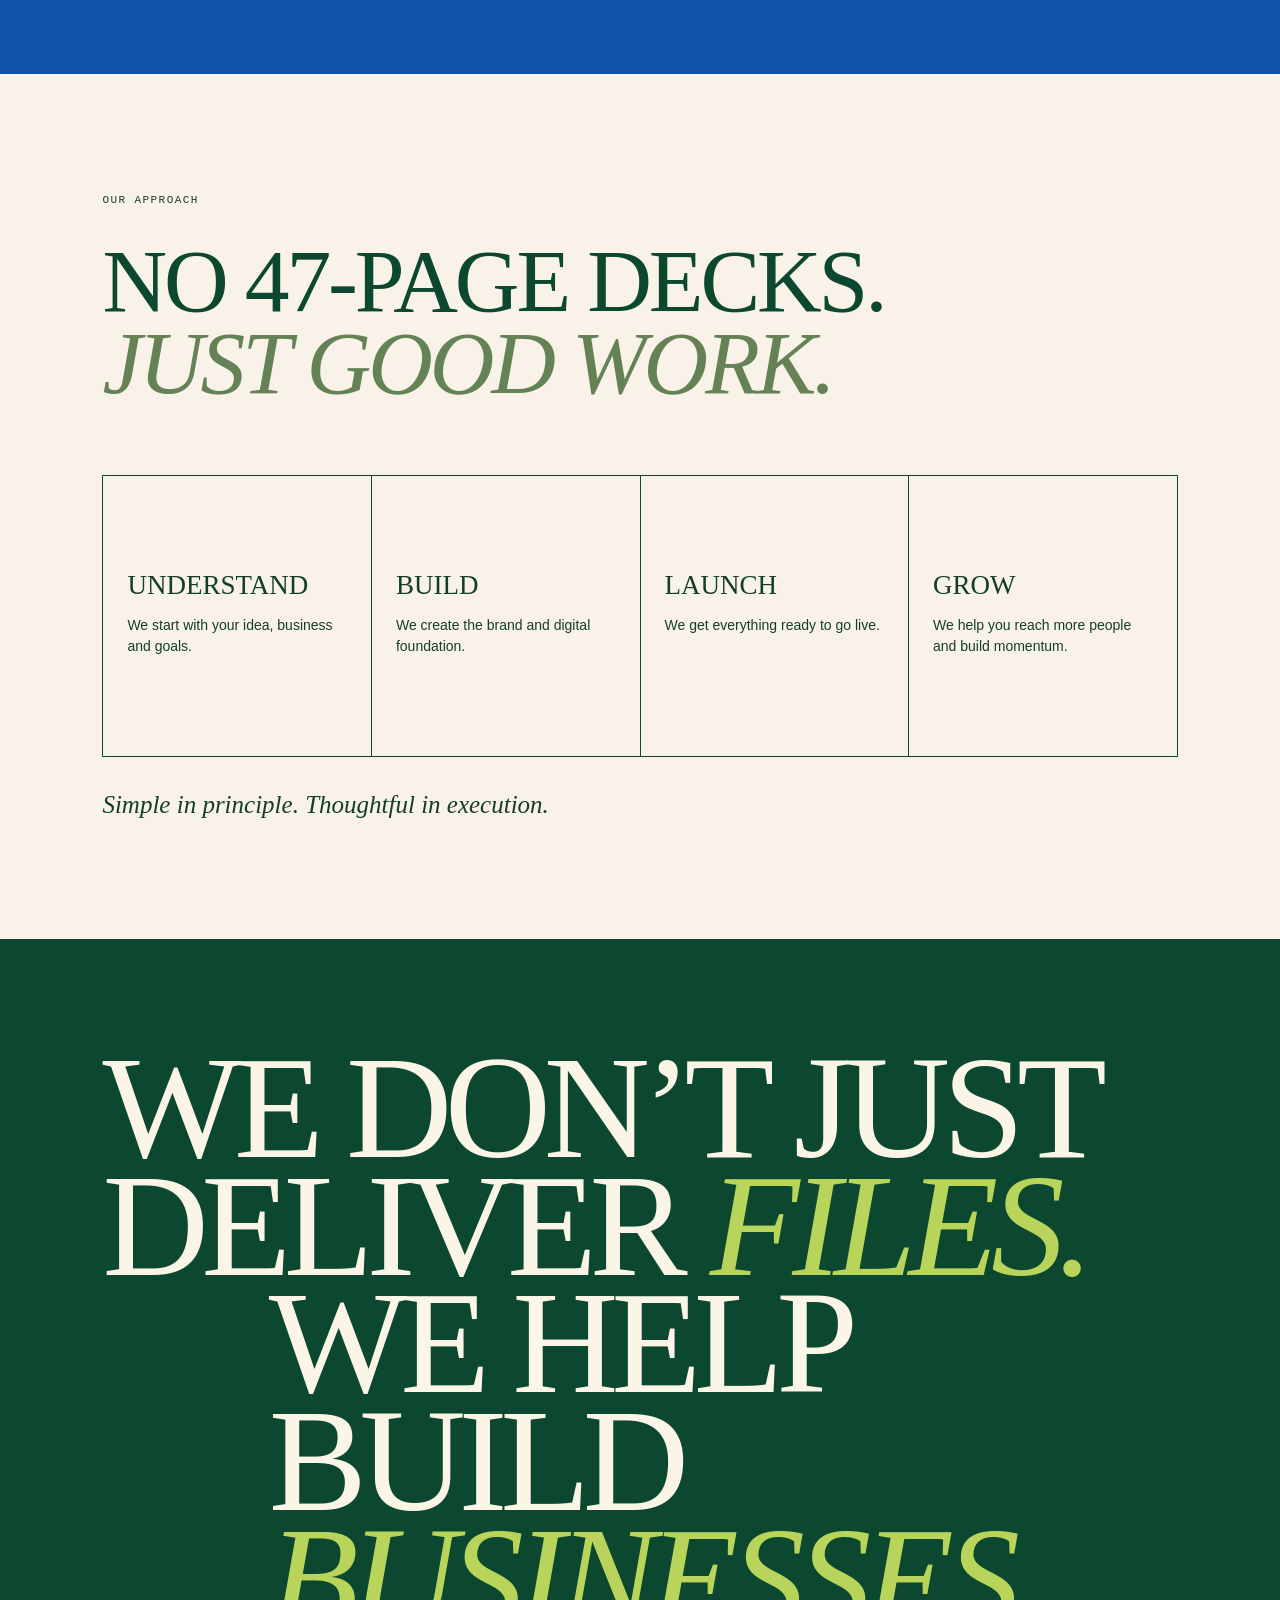
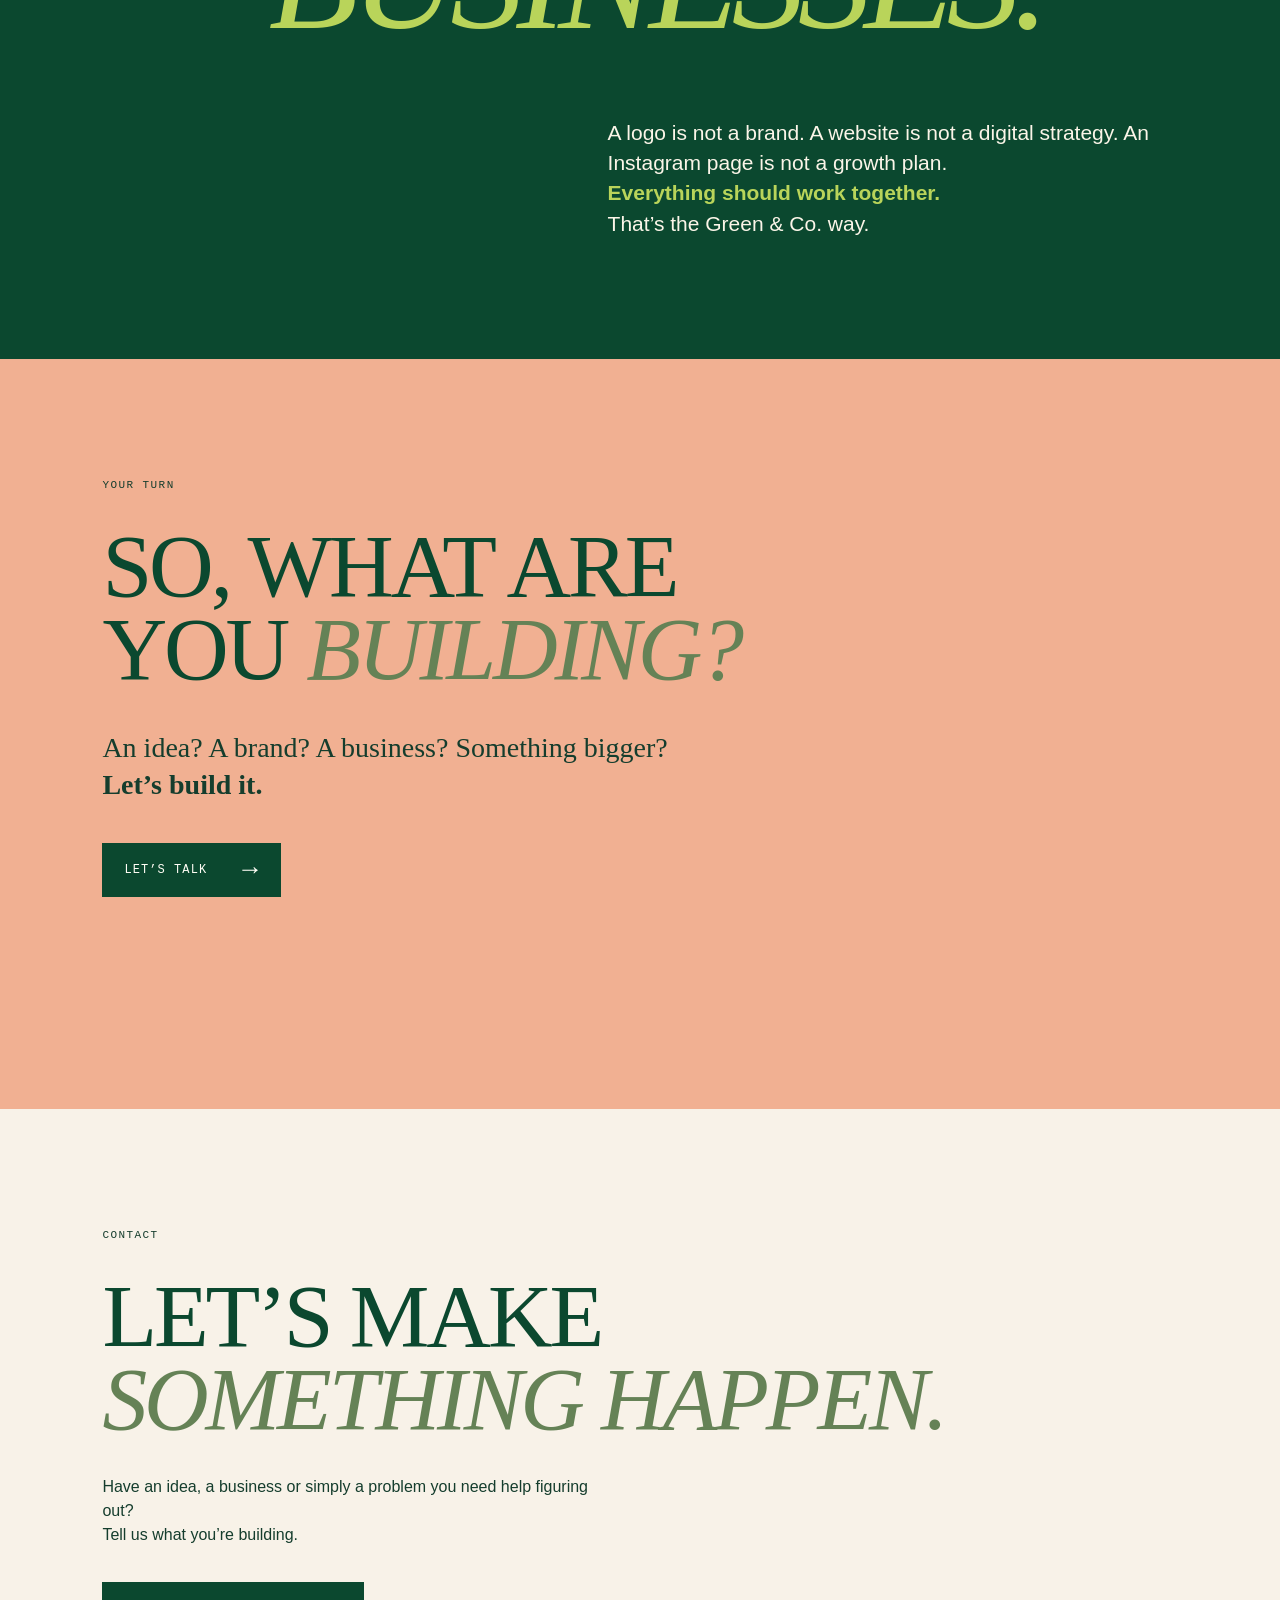
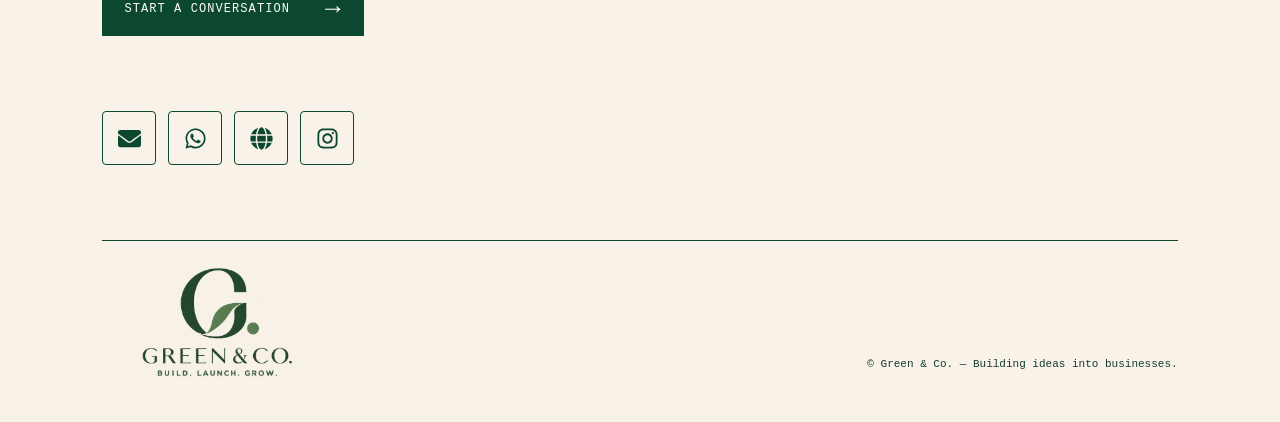
==== commit 9e098dd2: "Update script and stylesheet paths in index.html" ====
--- a/index.html
+++ b/index.html
@@ -4,8 +4,8 @@
     <meta charset="UTF-8" />
     <meta name="viewport" content="width=device-width, initial-scale=1.0" />
     <title>Green &amp; Co</title>
-    <script type="module" crossorigin src="/assets/index-0euWV3pE.js"></script>
-    <link rel="stylesheet" crossorigin href="/assets/index-D7yNaC3L.css">
+    <script type="module" crossorigin src="/index-0euWV3pE.js"></script>
+    <link rel="stylesheet" crossorigin href="/index-D7yNaC3L.css">
   </head>
   <body>
     <div id="root"></div>
--- a/index-D7yNaC3L.css
+++ b/index-D7yNaC3L.css
@@ -0,0 +1 @@
+@import"https://fonts.googleapis.com/css2?family=DM+Mono&family=DM+Sans:wght@400;500;700&family=DM+Serif+Display:ital@0;1&display=swap";:root{--forest:#0b482f;--cream:#f6f1e6;--lime:#b9d45a;--sage:#9baa86;--peach:#f1b092;--blue:#1353ad;--ink:#153d2d}*{box-sizing:border-box}html{scroll-behavior:smooth}body{margin:0;background:var(--cream);color:var(--ink);font-family:DM Sans,Arial,sans-serif;-webkit-font-smoothing:antialiased}a{color:inherit}.site-nav{position:fixed;z-index:10;top:0;left:0;right:0;display:flex;align-items:center;gap:32px;justify-content:space-between;padding:19px 4.3vw;background:#f6f1e6eb;border-bottom:1px solid rgba(11,72,47,.14);-webkit-backdrop-filter:blur(10px);backdrop-filter:blur(10px)}.wordmark{text-decoration:none;letter-spacing:.16em;font-family:"DM Serif Display",serif;font-size:20px}.wordmark span{color:var(--sage)}.nav-links{display:flex;gap:29px;font:500 11px DM Mono,monospace;letter-spacing:.12em}.nav-links a{text-decoration:none}.nav-links a:hover,.instagram:hover{text-decoration:underline;text-underline-offset:5px}.menu-button{display:none;border:0;background:none;color:var(--forest);font:500 11px DM Mono,monospace;letter-spacing:.12em}.hero{position:relative;margin-top:62px;background:#f7f3e9;min-height:min(78vw,1024px);overflow:hidden}.hero>img{width:100%;height:100%;min-height:min(78vw,1024px);object-fit:cover;object-position:center top;display:block}.hero-actions a{position:absolute;display:block}.hero-actions a:first-child{left:4%;top:74%;width:25%;height:8%}.hero-actions a:last-child{left:4%;top:84%;width:18%;height:7%}section,footer{padding:120px 8vw}.eyebrow{font:500 11px DM Mono,monospace;letter-spacing:.13em;margin:0 0 34px}h2{margin:0;color:var(--forest);font:clamp(48px,7vw,110px)/.92 "DM Serif Display",Georgia,serif;letter-spacing:-.035em}h2 em,.difference em{font-style:italic;color:#658256}p{font-size:16px;line-height:1.5}.manifesto{background:#f8f2e8;border-top:1px solid rgba(11,72,47,.16)}.manifesto-copy{display:grid;grid-template-columns:1.25fr .75fr;gap:8vw;align-items:end}.manifesto-copy .lead{font:28px/1.25 "DM Serif Display",serif;margin-top:0}.manifesto-copy div>p:last-child{max-width:420px}.process-line{display:flex;justify-content:space-between;align-items:center;margin:105px 0 0;font:clamp(14px,2vw,25px) "DM Mono",monospace;letter-spacing:.08em;color:var(--forest)}.process-line span{color:var(--blue);font-size:2em}.services{padding:0;background:var(--forest);color:#fffdf5}.section-head{padding:110px 8vw 70px;display:grid;grid-template-columns:1fr 1.3fr .55fr;gap:2vw;align-items:end}.section-head h2{color:#fffdf5}.section-head h2 em{color:var(--lime)}.section-head p:last-child{font-size:14px;max-width:180px}.service-list{display:grid;grid-template-columns:repeat(3,1fr)}.service{min-height:560px;position:relative;padding:42px 3.6vw;border-top:1px solid rgba(255,255,255,.38);border-right:1px solid rgba(255,255,255,.38)}.service:last-child{border-right:0}.service-2{background:var(--sage);color:var(--forest)}.service-3{background:var(--peach);color:var(--forest)}.service-number{font:11px DM Mono,monospace}.service h3{font:clamp(48px,5vw,76px)/1 "DM Serif Display",serif;margin:75px 0 12px}.service-intro{font:22px/1.16 "DM Serif Display",serif;min-height:58px}.service ul{list-style:none;padding:0;font-size:14px;line-height:1.75}.service-note{position:absolute;bottom:38px;max-width:200px;font:italic 21px/1.15 "DM Serif Display",serif}.capabilities{background:var(--cream)}.capability-lede{margin:30px 0 60px;font-size:20px}.capability-grid{display:grid;grid-template-columns:repeat(2,1fr);border-top:1px solid var(--forest);border-left:1px solid var(--forest)}.capability-grid article{min-height:180px;padding:27px;border-right:1px solid var(--forest);border-bottom:1px solid var(--forest)}.capability-grid article:nth-child(2){background:var(--lime)}.capability-grid article:nth-child(3){background:var(--peach)}.capability-grid h3{font:42px "DM Serif Display",serif;margin:0}.capability-grid p{max-width:250px}.network-note{display:flex;gap:28px;margin:55px 0 0 auto;max-width:550px}.network-note span{font-size:34px;color:var(--blue)}.network-note p{margin:0}.audience{background:var(--lime);display:grid;grid-template-columns:1.1fr .9fr;gap:9vw}.audience h2{font-size:clamp(45px,5.8vw,90px)}.audience-items{border-top:1px solid var(--forest)}.audience-items p{padding:21px 0;margin:0;border-bottom:1px solid var(--forest)}.audience-items b{display:block;margin-bottom:8px;font:12px DM Mono,monospace;letter-spacing:.12em}.chaos{background:var(--blue);color:#f7f3e9}.chaos .eyebrow{color:var(--lime)}.chaos h2{color:#f7f3e9;font-size:clamp(43px,5.8vw,88px)}.chaos h2 em{color:var(--lime)}.chaos-layout{display:grid;grid-template-columns:.6fr 1.4fr;gap:9vw;align-items:start}.questions{color:var(--peach);font:clamp(25px,3vw,46px)/1.1 "DM Serif Display",serif;transform:rotate(-7deg);padding-top:55px}.chaos-layout>div:last-child>p:last-child{max-width:490px}.solution{margin:48px 0 28px;font:clamp(27px,3.4vw,48px)/1.05 "DM Serif Display",serif;color:var(--lime)}.approach{background:#f8f2e8}.steps{display:grid;grid-template-columns:repeat(4,1fr);gap:1px;margin-top:70px;background:var(--forest);border:1px solid var(--forest)}.steps article{min-height:280px;padding:24px;background:#f8f2e8}.steps span{font:12px DM Mono,monospace}.steps h3{font:27px "DM Serif Display",serif;margin:70px 0 12px}.steps p{font-size:14px}.closing-note{margin:34px 0 0;font:italic 25px "DM Serif Display",serif}.difference{background:var(--forest);padding-top:110px;color:#fbf5e8}.difference>p{margin:0;font:clamp(70px,11.5vw,174px)/.8 "DM Serif Display",serif;letter-spacing:-.05em}.difference>p:nth-child(2){padding-left:13vw}.difference em{color:var(--lime)}.difference>div{max-width:570px;margin:80px 0 0 auto;font-size:21px;line-height:1.45}.difference b{color:var(--lime)}.final-cta{background:var(--peach);min-height:750px}.final-cta>p:nth-of-type(2){font:28px/1.3 "DM Serif Display",serif;margin:40px 0}.big-link{display:inline-flex;gap:35px;align-items:center;padding:18px 22px;background:var(--forest);color:#fffdf5;text-decoration:none;font:500 12px DM Mono,monospace;letter-spacing:.09em}.big-link:hover{background:var(--blue)}.big-link span{font-size:26px;line-height:.7}.instagram{display:block;margin-top:25px;font:12px DM Mono,monospace;letter-spacing:.08em}footer{background:#f8f2e8;padding-bottom:34px}.footer-copy>p:nth-of-type(2){max-width:510px;margin:35px 0}address{display:grid;grid-template-columns:repeat(2,1fr);gap:0;margin:75px 0;font-style:normal;border-top:1px solid var(--forest);border-left:1px solid var(--forest)}address a{padding:22px;border-right:1px solid var(--forest);border-bottom:1px solid var(--forest);text-decoration:none;font:clamp(18px,2.4vw,30px) "DM Serif Display",serif}address a:hover{background:var(--lime)}.footer-bottom{display:flex;justify-content:space-between;align-items:end;gap:25px;padding-top:25px;border-top:1px solid var(--forest)}.footer-bottom img{width:230px;height:115px;object-fit:contain;mix-blend-mode:multiply}.footer-bottom p{font:11px DM Mono,monospace}@media(max-width:760px){.site-nav{padding:14px 5vw}.menu-button{display:block}.nav-links{display:none;position:absolute;top:54px;left:0;right:0;flex-direction:column;gap:0;background:var(--cream);border-bottom:1px solid var(--forest)}.nav-links.is-open{display:flex}.nav-links a{padding:16px 5vw;border-top:1px solid rgba(11,72,47,.15)}.hero{margin-top:55px;min-height:133vw}.hero>img{min-height:133vw;width:100%;object-position:38% top}.hero-actions a:first-child{left:4%;top:78%;width:52%;height:7%}.hero-actions a:last-child{left:4%;top:86%;width:45%;height:6%}section,footer{padding:75px 6vw}.manifesto-copy,.audience,.chaos-layout{grid-template-columns:1fr;gap:35px}.manifesto-copy .lead{font-size:24px}.process-line{margin-top:60px;gap:7px;font-size:10px}.section-head{padding:75px 6vw 45px;display:block}.section-head p:last-child{max-width:260px}.service-list,.steps{grid-template-columns:1fr}.service{min-height:435px;padding:35px 6vw;border-right:0}.service h3{margin-top:45px}.service-note{bottom:26px}.capability-grid{grid-template-columns:1fr}.capability-grid article{min-height:150px}.network-note{margin-top:38px}.audience h2{font-size:54px}.questions{padding-top:0}.chaos h2{font-size:50px}.steps{margin-top:45px}.steps article{min-height:210px}.steps h3{margin-top:38px}.difference{padding-top:75px}.difference>p{font-size:76px}.difference>p:nth-child(2){padding-left:0}.difference>div{margin-top:50px}.final-cta{min-height:auto}address{grid-template-columns:1fr;margin:55px 0}.footer-bottom{align-items:center;flex-direction:column}.footer-bottom img{width:190px;height:95px}.footer-bottom p{text-align:center}}.site-nav{height:62px;padding:12px 4.3vw;background:#e9e1c5}.wordmark{display:inline-flex;align-items:center;gap:7px}.wordmark img{width:166px;height:auto;object-fit:contain;mix-blend-mode:multiply}.wordmark b{color:var(--sage);font-weight:inherit}.hero{min-height:calc(100vh - 62px);padding:34px 4.3vw 28px;display:flex;flex-direction:column;justify-content:space-between;background:var(--cream);color:var(--forest);overflow:hidden}.hero-topline,.hero-bottomline{display:flex;align-items:center;justify-content:space-between;gap:24px}.hero-topline .eyebrow{margin:0}.hero-index,.hero-bottomline>span{margin:0;font:11px DM Mono,monospace;letter-spacing:.12em}.hero-center{width:min(900px,86vw);margin:0 auto;text-align:center}.hero-kicker{margin:0 0 22px;font:11px DM Mono,monospace;letter-spacing:.15em}.hero h1{margin:0;font:clamp(72px,13vw,190px) / .8 "DM Serif Display",Georgia,serif;letter-spacing:-.04em}.hero h1 em{color:var(--sage);font-style:italic}.hero-copy{margin:34px auto 0;font:clamp(18px,2vw,26px) / 1.25 "DM Serif Display",Georgia,serif}.hero-actions{display:flex;align-items:center;gap:24px}.hero-actions a{display:inline-flex;align-items:center;width:fit-content;text-decoration:none;font:500 11px DM Mono,monospace;letter-spacing:.1em}.hero-actions a:first-child,.hero-actions a:last-child{position:static;left:auto;top:auto;width:fit-content;height:auto}.hero-build{gap:24px;padding:15px 20px;background:var(--forest);color:#fffdf5}.hero-build span,.hero-what-we-do span{font-size:20px}.hero-what-we-do{gap:10px;border-bottom:1px solid var(--forest);padding-bottom:7px}.service{display:flex;flex-direction:column;min-height:430px;padding:28px 2.8vw}.service h3{margin:34px 0 8px;font-size:clamp(42px,4vw,64px)}.service-intro{font-size:19px;line-height:1.2;min-height:0;margin:0 0 14px}.service ul{line-height:1.55;margin:0}.service-note{position:static;margin-top:auto;padding-top:18px;line-height:1.15}.section-head h2 br{display:none}.section-head h2{white-space:nowrap;font-size:clamp(36px,4vw,66px);word-spacing:.18em}@media(max-width:760px){.site-nav{height:55px;padding:10px 5vw}.wordmark img{width:24px;height:24px}.hero{min-height:calc(100svh - 55px);padding:26px 6vw 24px}.hero-topline,.hero-bottomline{align-items:flex-start}.hero-topline .eyebrow{max-width:180px;line-height:1.4}.hero-center{width:100%}.hero h1{font-size:clamp(58px,17vw,100px)}.hero-copy{margin-top:24px;font-size:19px}.hero-bottomline{display:block}.hero-bottomline>span{display:block;margin-bottom:20px}.hero-actions{align-items:flex-start;flex-direction:column;gap:16px}.section-head h2 br{display:block}.section-head h2{white-space:normal}.hero-mark{display:none!important}.service{min-height:0;padding:28px 6vw}.service h3{margin-top:28px}}.hero{min-height:0;padding:0;display:block;background:var(--cream)}.hero>*{display:none}.hero>.hero-hotspot{display:block;position:absolute;z-index:1}.hero-hotspot:focus-visible{outline:3px solid var(--lime);outline-offset:-3px}.hero-build-hotspot{left:4%;top:74%;width:25%;height:8%}.hero-work-hotspot{left:4%;top:84%;width:18%;height:7%}.hero:before{content:"";display:block;width:100%;aspect-ratio:1487 / 950;background:url(/hero-reference.png) center top / 100% 100% no-repeat}.wordmark img{width:166px;height:auto}.wordmark,.wordmark span,.nav-links a{color:var(--forest);font-weight:700}.nav-links{background:#e9e1c5}.wordmark img{mix-blend-mode:multiply}.section-head{padding-top:64px;padding-bottom:42px;grid-template-columns:1fr 1fr 1fr;align-items:center;text-align:center}.section-head .eyebrow,.section-head p:last-child{justify-self:center}.section-head p:last-child{margin:0}.service-list{grid-template-columns:repeat(3,minmax(0,1fr))}.service-3,.capability-grid article:nth-child(3){background:var(--lime)}.service{align-items:center;text-align:center}.service ul{text-align:center}.service-note{width:200px;max-width:100%;text-align:center}@media(max-width:760px){.hero:before{aspect-ratio:1487 / 950}.hero-build-hotspot{left:4%;top:78%;width:52%;height:7%}.hero-work-hotspot{left:4%;top:86%;width:45%;height:6%}.section-head{padding-top:52px;padding-bottom:32px;text-align:left}.service-list{grid-template-columns:1fr}.section-head .eyebrow,.section-head p:last-child{justify-self:auto}.wordmark img{width:150px}}.contact-links{display:flex;flex-wrap:wrap;gap:12px;margin:75px 0}.contact-icon{display:inline-flex;width:54px;height:54px;align-items:center;justify-content:center;border:1px solid var(--forest);border-radius:4px;color:var(--forest);text-decoration:none;transition:background-color .16s ease}.contact-icon svg{width:23px;height:23px}.contact-icon:hover{background:var(--lime)}.contact-icon:focus-visible{outline:2px solid var(--blue);outline-offset:3px}
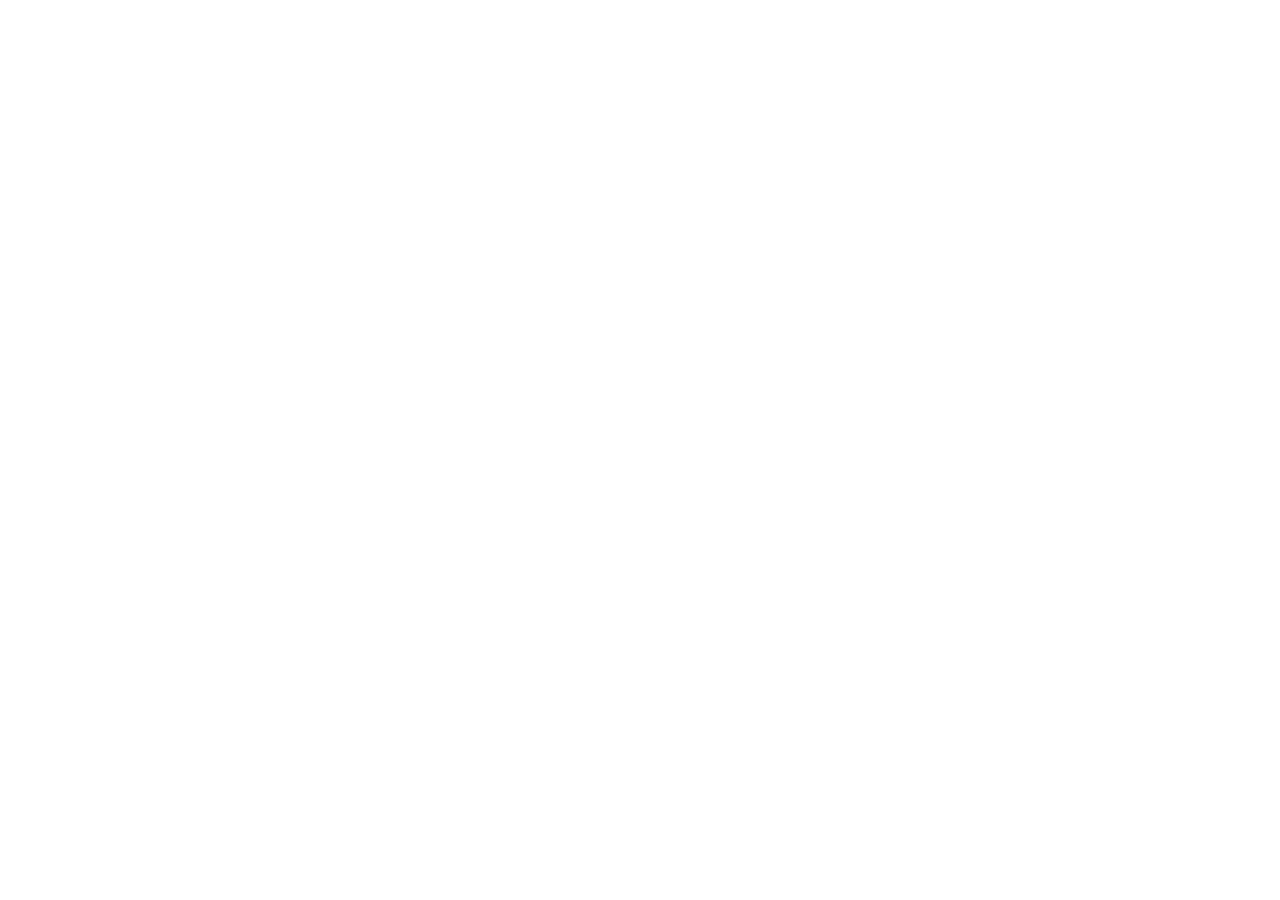
==== commit 20f7153c: "Add files via upload" ====
--- a/index.html
+++ b/index.html
@@ -4,8 +4,8 @@
     <meta charset="UTF-8" />
     <meta name="viewport" content="width=device-width, initial-scale=1.0" />
     <title>Green &amp; Co</title>
-    <script type="module" crossorigin src="/index-0euWV3pE.js"></script>
-    <link rel="stylesheet" crossorigin href="/index-D7yNaC3L.css">
+    <script type="module" crossorigin src="/assets/index-IercFUGQ.js"></script>
+    <link rel="stylesheet" crossorigin href="/assets/index-D7yNaC3L.css">
   </head>
   <body>
     <div id="root"></div>
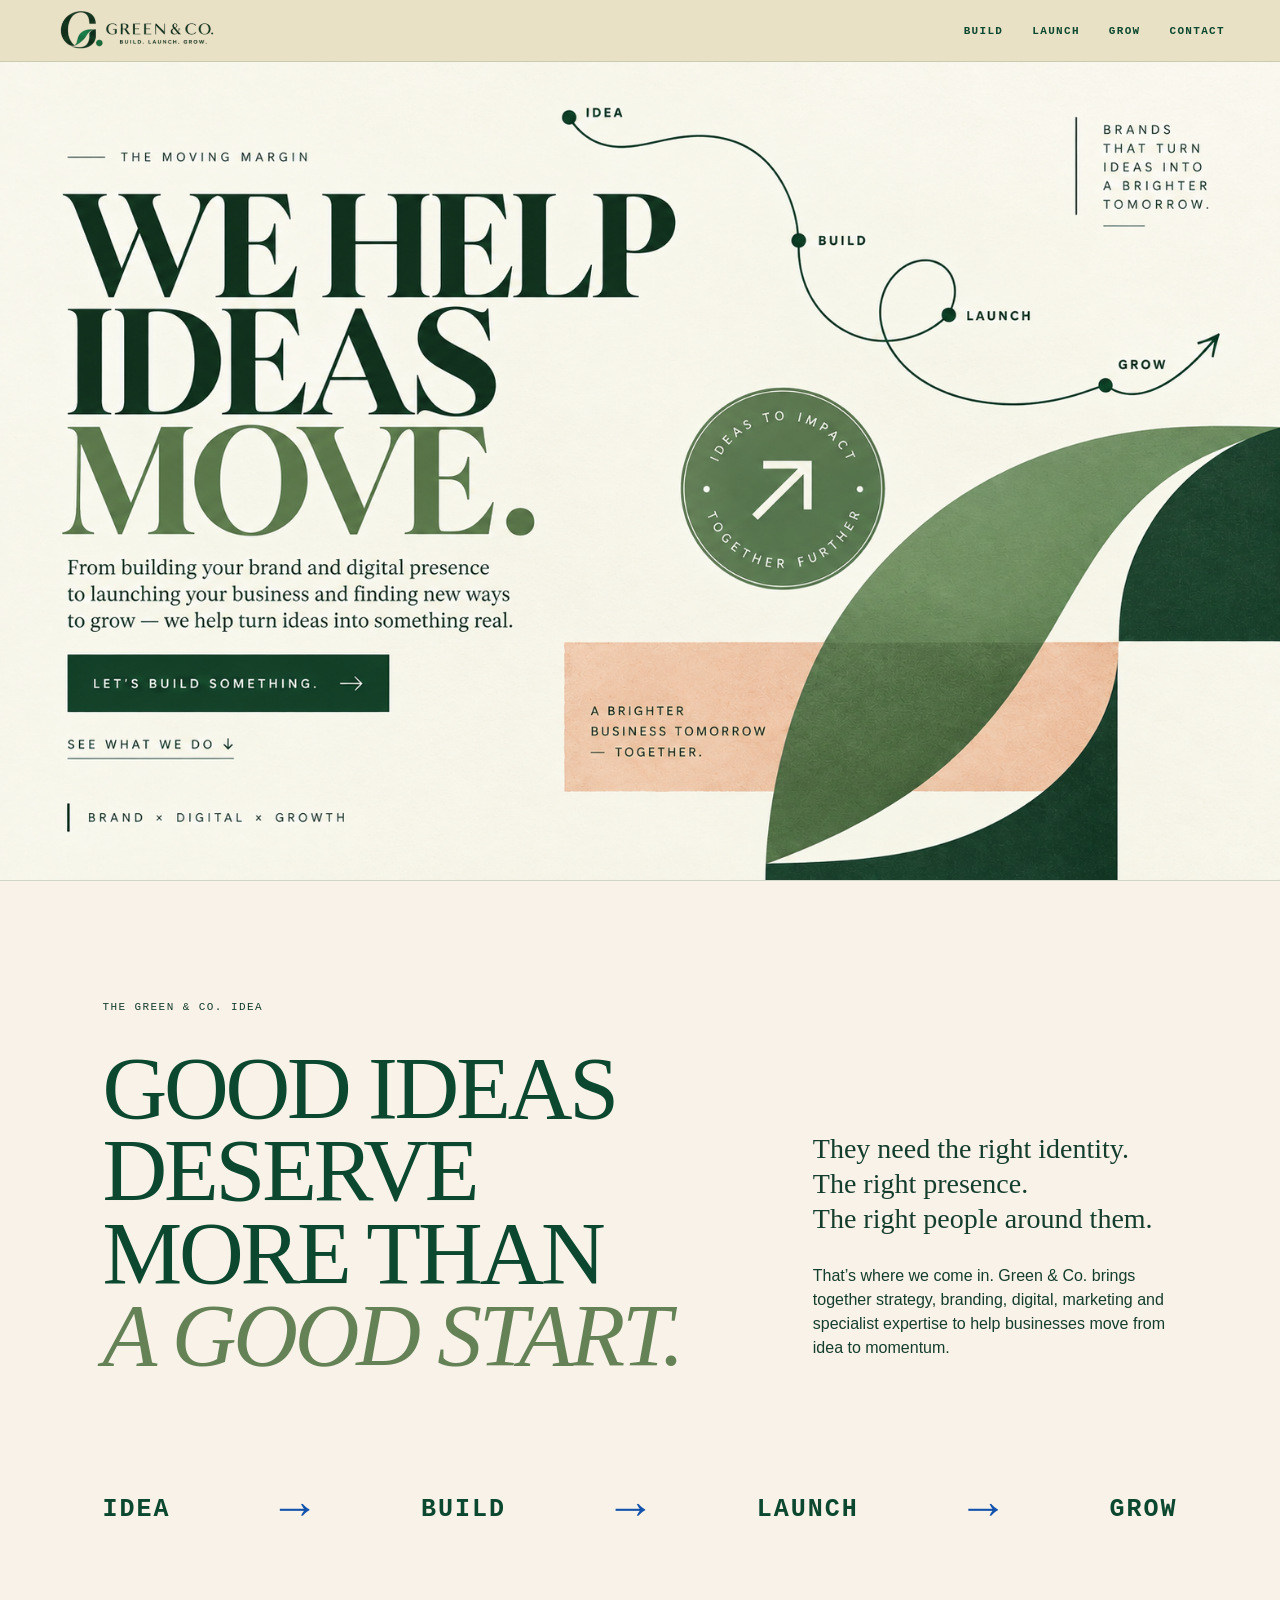
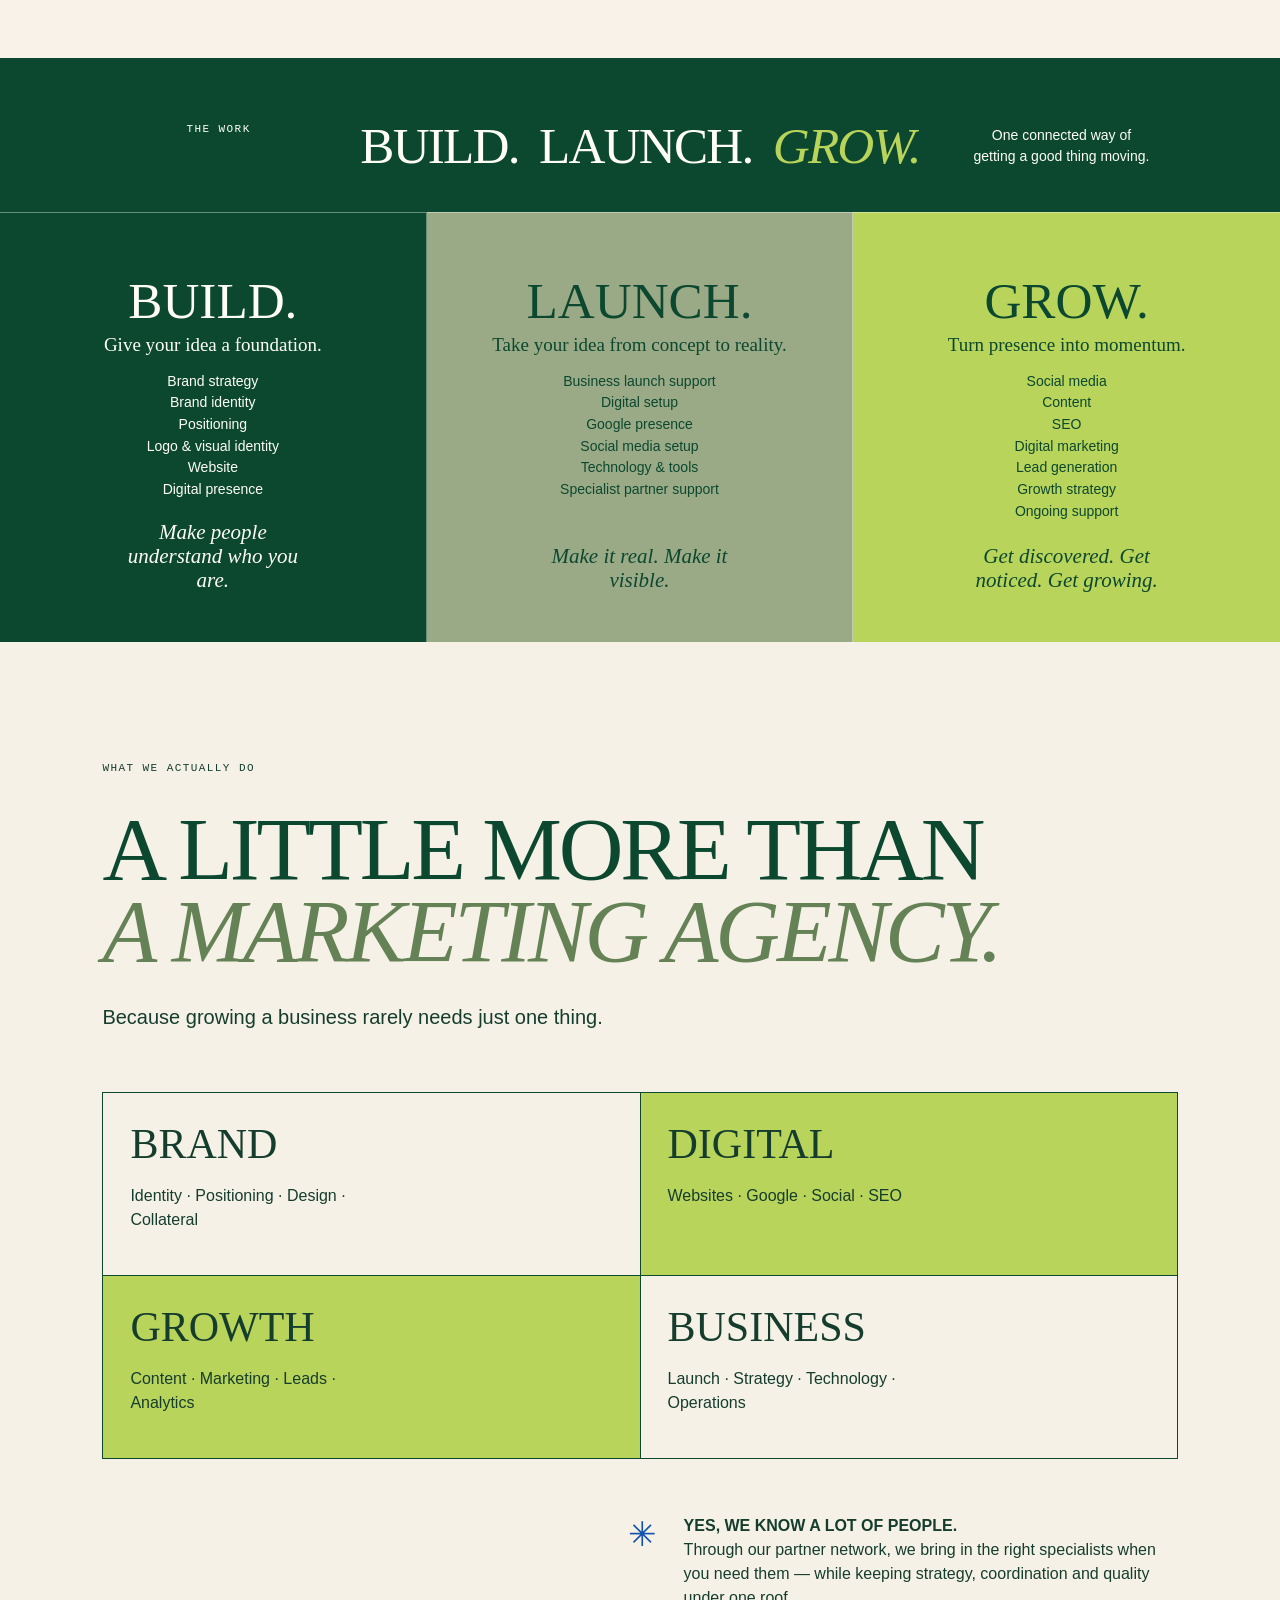
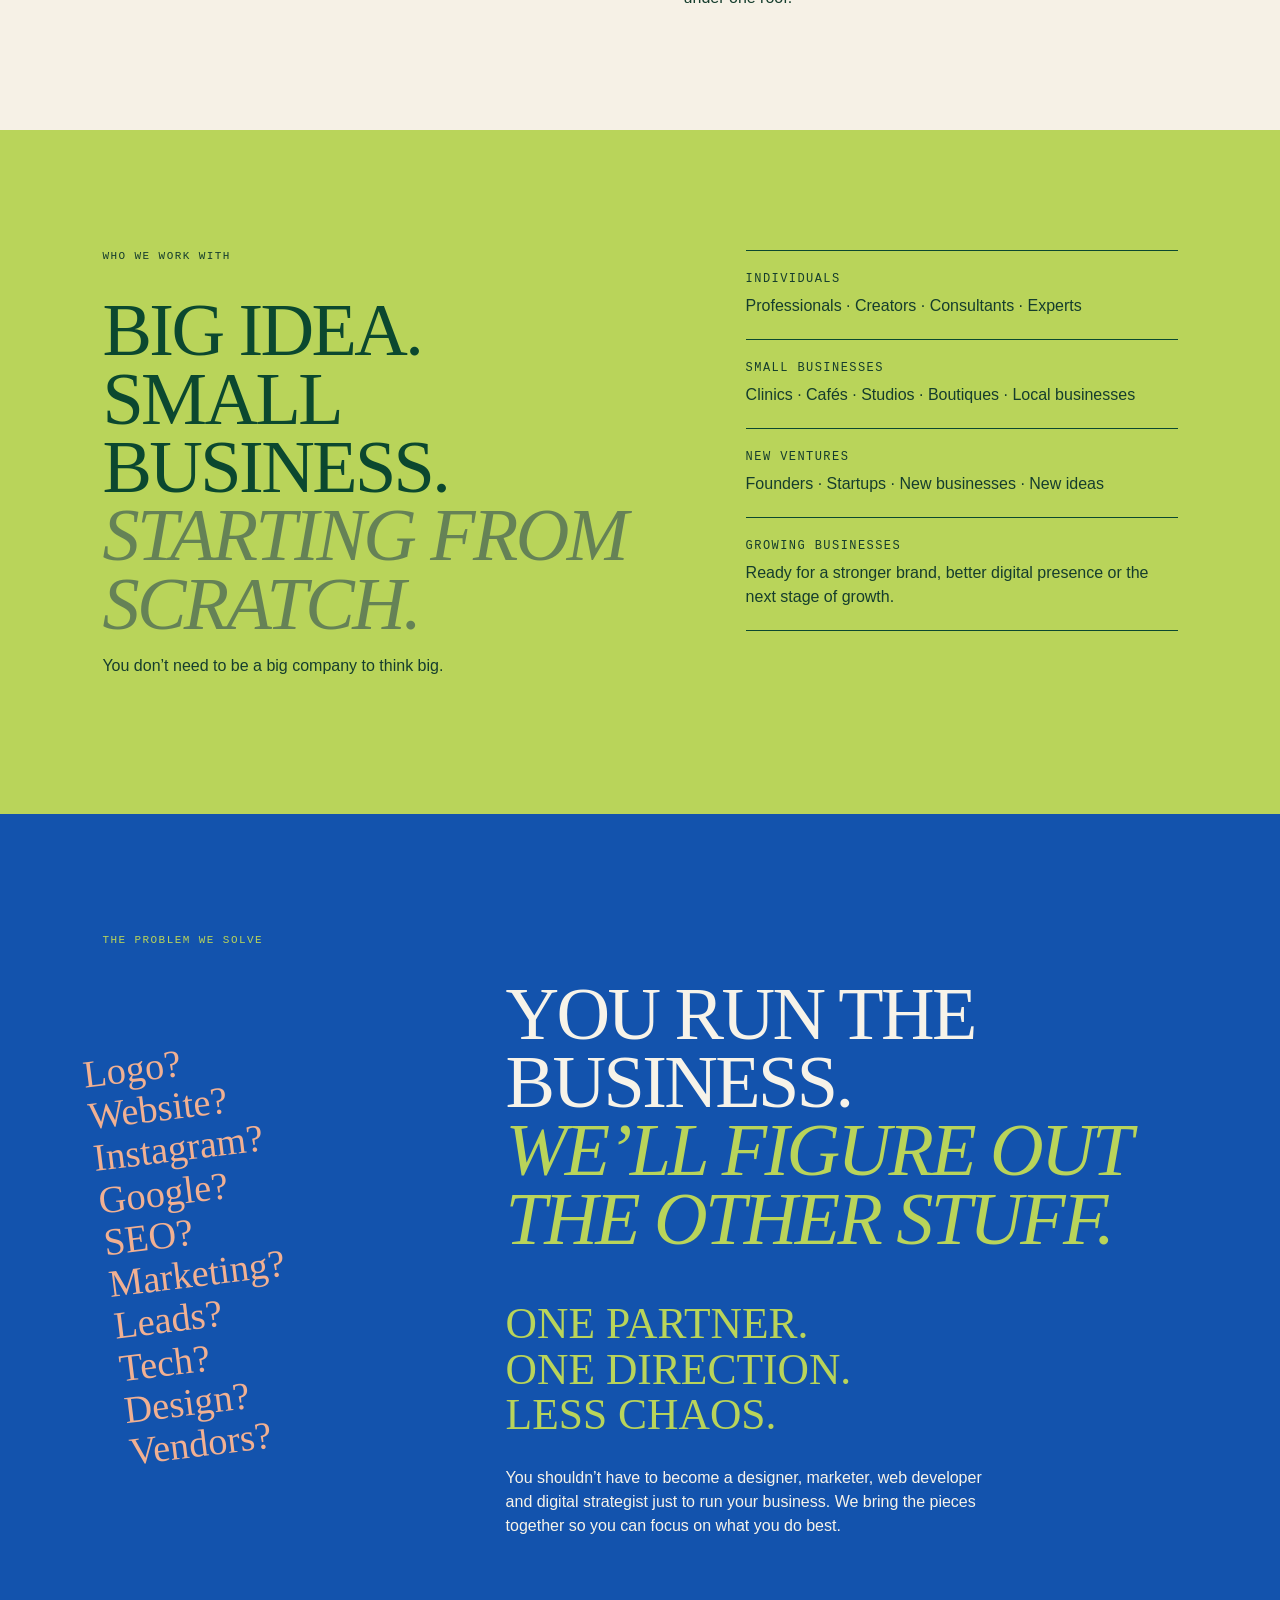
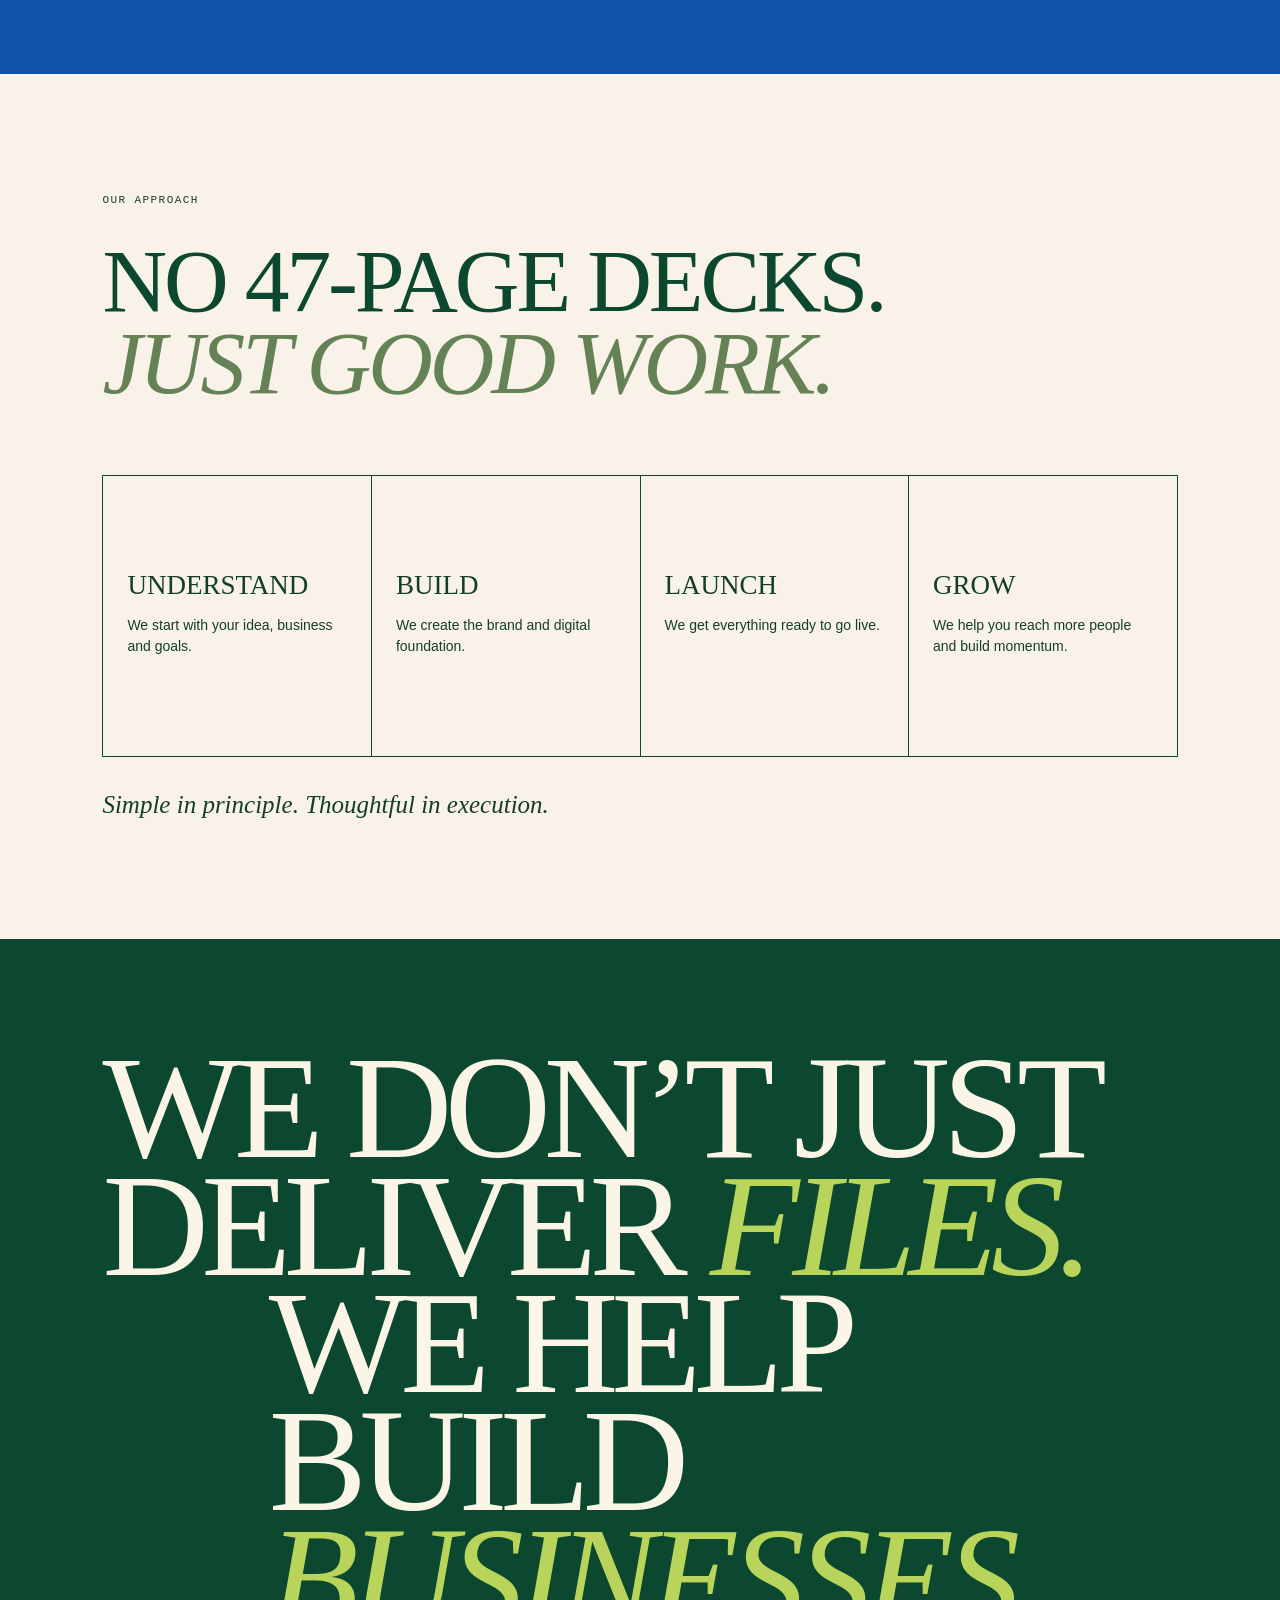
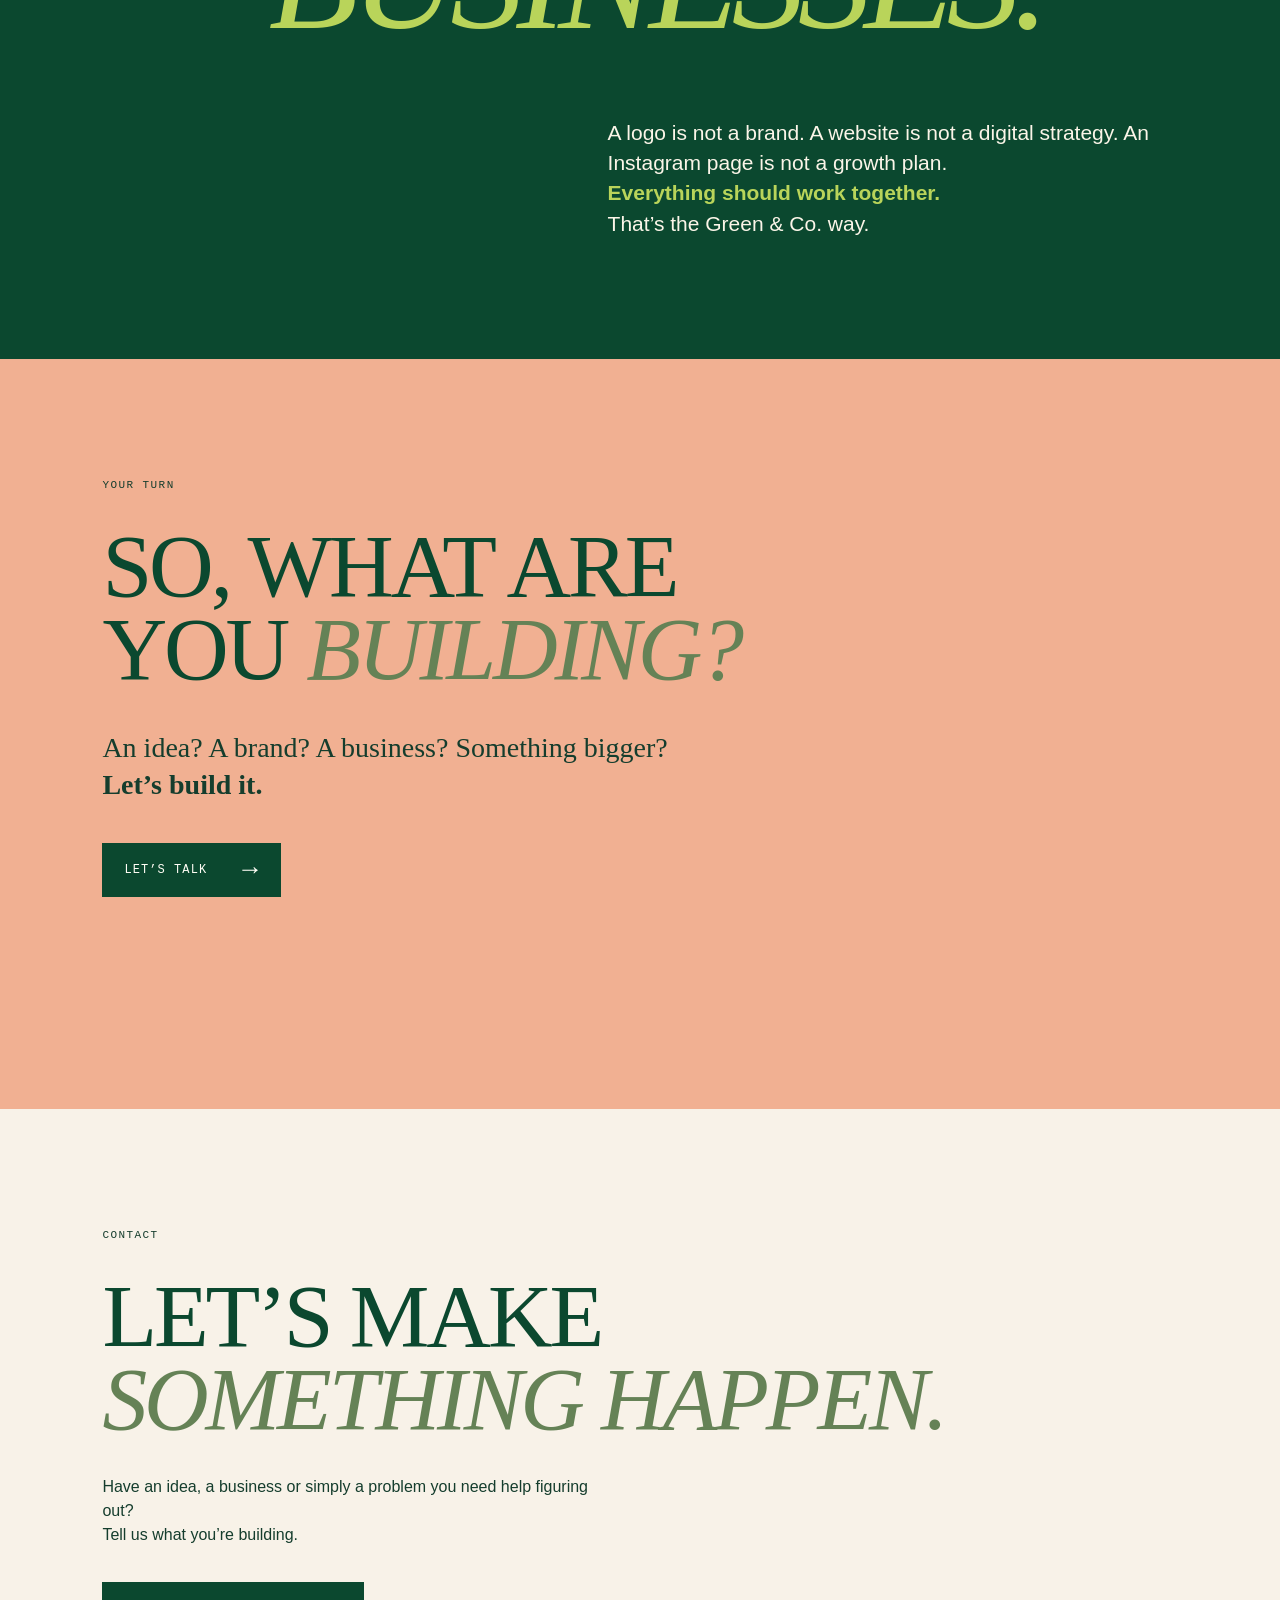
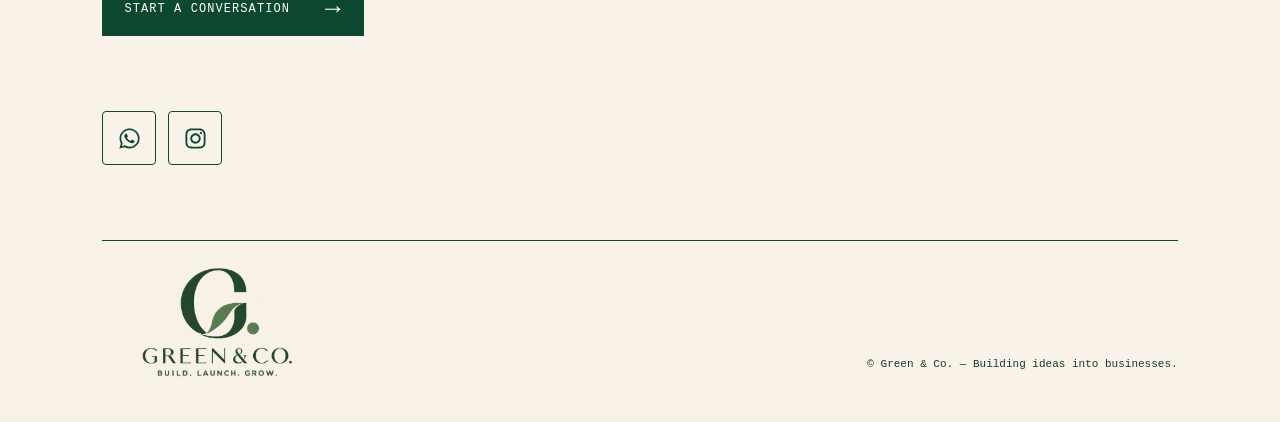
==== commit 14af3ce2: "Update script and stylesheet paths in index.html" ====
--- a/index.html
+++ b/index.html
@@ -4,8 +4,8 @@
     <meta charset="UTF-8" />
     <meta name="viewport" content="width=device-width, initial-scale=1.0" />
     <title>Green &amp; Co</title>
-    <script type="module" crossorigin src="/assets/index-IercFUGQ.js"></script>
-    <link rel="stylesheet" crossorigin href="/assets/index-D7yNaC3L.css">
+    <script type="module" crossorigin src="/index-IercFUGQ.js"></script>
+    <link rel="stylesheet" crossorigin href="/index-D7yNaC3L.css">
   </head>
   <body>
     <div id="root"></div>
--- a/index-D7yNaC3L.css
+++ b/index-D7yNaC3L.css
@@ -0,0 +1 @@
+@import"https://fonts.googleapis.com/css2?family=DM+Mono&family=DM+Sans:wght@400;500;700&family=DM+Serif+Display:ital@0;1&display=swap";:root{--forest:#0b482f;--cream:#f6f1e6;--lime:#b9d45a;--sage:#9baa86;--peach:#f1b092;--blue:#1353ad;--ink:#153d2d}*{box-sizing:border-box}html{scroll-behavior:smooth}body{margin:0;background:var(--cream);color:var(--ink);font-family:DM Sans,Arial,sans-serif;-webkit-font-smoothing:antialiased}a{color:inherit}.site-nav{position:fixed;z-index:10;top:0;left:0;right:0;display:flex;align-items:center;gap:32px;justify-content:space-between;padding:19px 4.3vw;background:#f6f1e6eb;border-bottom:1px solid rgba(11,72,47,.14);-webkit-backdrop-filter:blur(10px);backdrop-filter:blur(10px)}.wordmark{text-decoration:none;letter-spacing:.16em;font-family:"DM Serif Display",serif;font-size:20px}.wordmark span{color:var(--sage)}.nav-links{display:flex;gap:29px;font:500 11px DM Mono,monospace;letter-spacing:.12em}.nav-links a{text-decoration:none}.nav-links a:hover,.instagram:hover{text-decoration:underline;text-underline-offset:5px}.menu-button{display:none;border:0;background:none;color:var(--forest);font:500 11px DM Mono,monospace;letter-spacing:.12em}.hero{position:relative;margin-top:62px;background:#f7f3e9;min-height:min(78vw,1024px);overflow:hidden}.hero>img{width:100%;height:100%;min-height:min(78vw,1024px);object-fit:cover;object-position:center top;display:block}.hero-actions a{position:absolute;display:block}.hero-actions a:first-child{left:4%;top:74%;width:25%;height:8%}.hero-actions a:last-child{left:4%;top:84%;width:18%;height:7%}section,footer{padding:120px 8vw}.eyebrow{font:500 11px DM Mono,monospace;letter-spacing:.13em;margin:0 0 34px}h2{margin:0;color:var(--forest);font:clamp(48px,7vw,110px)/.92 "DM Serif Display",Georgia,serif;letter-spacing:-.035em}h2 em,.difference em{font-style:italic;color:#658256}p{font-size:16px;line-height:1.5}.manifesto{background:#f8f2e8;border-top:1px solid rgba(11,72,47,.16)}.manifesto-copy{display:grid;grid-template-columns:1.25fr .75fr;gap:8vw;align-items:end}.manifesto-copy .lead{font:28px/1.25 "DM Serif Display",serif;margin-top:0}.manifesto-copy div>p:last-child{max-width:420px}.process-line{display:flex;justify-content:space-between;align-items:center;margin:105px 0 0;font:clamp(14px,2vw,25px) "DM Mono",monospace;letter-spacing:.08em;color:var(--forest)}.process-line span{color:var(--blue);font-size:2em}.services{padding:0;background:var(--forest);color:#fffdf5}.section-head{padding:110px 8vw 70px;display:grid;grid-template-columns:1fr 1.3fr .55fr;gap:2vw;align-items:end}.section-head h2{color:#fffdf5}.section-head h2 em{color:var(--lime)}.section-head p:last-child{font-size:14px;max-width:180px}.service-list{display:grid;grid-template-columns:repeat(3,1fr)}.service{min-height:560px;position:relative;padding:42px 3.6vw;border-top:1px solid rgba(255,255,255,.38);border-right:1px solid rgba(255,255,255,.38)}.service:last-child{border-right:0}.service-2{background:var(--sage);color:var(--forest)}.service-3{background:var(--peach);color:var(--forest)}.service-number{font:11px DM Mono,monospace}.service h3{font:clamp(48px,5vw,76px)/1 "DM Serif Display",serif;margin:75px 0 12px}.service-intro{font:22px/1.16 "DM Serif Display",serif;min-height:58px}.service ul{list-style:none;padding:0;font-size:14px;line-height:1.75}.service-note{position:absolute;bottom:38px;max-width:200px;font:italic 21px/1.15 "DM Serif Display",serif}.capabilities{background:var(--cream)}.capability-lede{margin:30px 0 60px;font-size:20px}.capability-grid{display:grid;grid-template-columns:repeat(2,1fr);border-top:1px solid var(--forest);border-left:1px solid var(--forest)}.capability-grid article{min-height:180px;padding:27px;border-right:1px solid var(--forest);border-bottom:1px solid var(--forest)}.capability-grid article:nth-child(2){background:var(--lime)}.capability-grid article:nth-child(3){background:var(--peach)}.capability-grid h3{font:42px "DM Serif Display",serif;margin:0}.capability-grid p{max-width:250px}.network-note{display:flex;gap:28px;margin:55px 0 0 auto;max-width:550px}.network-note span{font-size:34px;color:var(--blue)}.network-note p{margin:0}.audience{background:var(--lime);display:grid;grid-template-columns:1.1fr .9fr;gap:9vw}.audience h2{font-size:clamp(45px,5.8vw,90px)}.audience-items{border-top:1px solid var(--forest)}.audience-items p{padding:21px 0;margin:0;border-bottom:1px solid var(--forest)}.audience-items b{display:block;margin-bottom:8px;font:12px DM Mono,monospace;letter-spacing:.12em}.chaos{background:var(--blue);color:#f7f3e9}.chaos .eyebrow{color:var(--lime)}.chaos h2{color:#f7f3e9;font-size:clamp(43px,5.8vw,88px)}.chaos h2 em{color:var(--lime)}.chaos-layout{display:grid;grid-template-columns:.6fr 1.4fr;gap:9vw;align-items:start}.questions{color:var(--peach);font:clamp(25px,3vw,46px)/1.1 "DM Serif Display",serif;transform:rotate(-7deg);padding-top:55px}.chaos-layout>div:last-child>p:last-child{max-width:490px}.solution{margin:48px 0 28px;font:clamp(27px,3.4vw,48px)/1.05 "DM Serif Display",serif;color:var(--lime)}.approach{background:#f8f2e8}.steps{display:grid;grid-template-columns:repeat(4,1fr);gap:1px;margin-top:70px;background:var(--forest);border:1px solid var(--forest)}.steps article{min-height:280px;padding:24px;background:#f8f2e8}.steps span{font:12px DM Mono,monospace}.steps h3{font:27px "DM Serif Display",serif;margin:70px 0 12px}.steps p{font-size:14px}.closing-note{margin:34px 0 0;font:italic 25px "DM Serif Display",serif}.difference{background:var(--forest);padding-top:110px;color:#fbf5e8}.difference>p{margin:0;font:clamp(70px,11.5vw,174px)/.8 "DM Serif Display",serif;letter-spacing:-.05em}.difference>p:nth-child(2){padding-left:13vw}.difference em{color:var(--lime)}.difference>div{max-width:570px;margin:80px 0 0 auto;font-size:21px;line-height:1.45}.difference b{color:var(--lime)}.final-cta{background:var(--peach);min-height:750px}.final-cta>p:nth-of-type(2){font:28px/1.3 "DM Serif Display",serif;margin:40px 0}.big-link{display:inline-flex;gap:35px;align-items:center;padding:18px 22px;background:var(--forest);color:#fffdf5;text-decoration:none;font:500 12px DM Mono,monospace;letter-spacing:.09em}.big-link:hover{background:var(--blue)}.big-link span{font-size:26px;line-height:.7}.instagram{display:block;margin-top:25px;font:12px DM Mono,monospace;letter-spacing:.08em}footer{background:#f8f2e8;padding-bottom:34px}.footer-copy>p:nth-of-type(2){max-width:510px;margin:35px 0}address{display:grid;grid-template-columns:repeat(2,1fr);gap:0;margin:75px 0;font-style:normal;border-top:1px solid var(--forest);border-left:1px solid var(--forest)}address a{padding:22px;border-right:1px solid var(--forest);border-bottom:1px solid var(--forest);text-decoration:none;font:clamp(18px,2.4vw,30px) "DM Serif Display",serif}address a:hover{background:var(--lime)}.footer-bottom{display:flex;justify-content:space-between;align-items:end;gap:25px;padding-top:25px;border-top:1px solid var(--forest)}.footer-bottom img{width:230px;height:115px;object-fit:contain;mix-blend-mode:multiply}.footer-bottom p{font:11px DM Mono,monospace}@media(max-width:760px){.site-nav{padding:14px 5vw}.menu-button{display:block}.nav-links{display:none;position:absolute;top:54px;left:0;right:0;flex-direction:column;gap:0;background:var(--cream);border-bottom:1px solid var(--forest)}.nav-links.is-open{display:flex}.nav-links a{padding:16px 5vw;border-top:1px solid rgba(11,72,47,.15)}.hero{margin-top:55px;min-height:133vw}.hero>img{min-height:133vw;width:100%;object-position:38% top}.hero-actions a:first-child{left:4%;top:78%;width:52%;height:7%}.hero-actions a:last-child{left:4%;top:86%;width:45%;height:6%}section,footer{padding:75px 6vw}.manifesto-copy,.audience,.chaos-layout{grid-template-columns:1fr;gap:35px}.manifesto-copy .lead{font-size:24px}.process-line{margin-top:60px;gap:7px;font-size:10px}.section-head{padding:75px 6vw 45px;display:block}.section-head p:last-child{max-width:260px}.service-list,.steps{grid-template-columns:1fr}.service{min-height:435px;padding:35px 6vw;border-right:0}.service h3{margin-top:45px}.service-note{bottom:26px}.capability-grid{grid-template-columns:1fr}.capability-grid article{min-height:150px}.network-note{margin-top:38px}.audience h2{font-size:54px}.questions{padding-top:0}.chaos h2{font-size:50px}.steps{margin-top:45px}.steps article{min-height:210px}.steps h3{margin-top:38px}.difference{padding-top:75px}.difference>p{font-size:76px}.difference>p:nth-child(2){padding-left:0}.difference>div{margin-top:50px}.final-cta{min-height:auto}address{grid-template-columns:1fr;margin:55px 0}.footer-bottom{align-items:center;flex-direction:column}.footer-bottom img{width:190px;height:95px}.footer-bottom p{text-align:center}}.site-nav{height:62px;padding:12px 4.3vw;background:#e9e1c5}.wordmark{display:inline-flex;align-items:center;gap:7px}.wordmark img{width:166px;height:auto;object-fit:contain;mix-blend-mode:multiply}.wordmark b{color:var(--sage);font-weight:inherit}.hero{min-height:calc(100vh - 62px);padding:34px 4.3vw 28px;display:flex;flex-direction:column;justify-content:space-between;background:var(--cream);color:var(--forest);overflow:hidden}.hero-topline,.hero-bottomline{display:flex;align-items:center;justify-content:space-between;gap:24px}.hero-topline .eyebrow{margin:0}.hero-index,.hero-bottomline>span{margin:0;font:11px DM Mono,monospace;letter-spacing:.12em}.hero-center{width:min(900px,86vw);margin:0 auto;text-align:center}.hero-kicker{margin:0 0 22px;font:11px DM Mono,monospace;letter-spacing:.15em}.hero h1{margin:0;font:clamp(72px,13vw,190px) / .8 "DM Serif Display",Georgia,serif;letter-spacing:-.04em}.hero h1 em{color:var(--sage);font-style:italic}.hero-copy{margin:34px auto 0;font:clamp(18px,2vw,26px) / 1.25 "DM Serif Display",Georgia,serif}.hero-actions{display:flex;align-items:center;gap:24px}.hero-actions a{display:inline-flex;align-items:center;width:fit-content;text-decoration:none;font:500 11px DM Mono,monospace;letter-spacing:.1em}.hero-actions a:first-child,.hero-actions a:last-child{position:static;left:auto;top:auto;width:fit-content;height:auto}.hero-build{gap:24px;padding:15px 20px;background:var(--forest);color:#fffdf5}.hero-build span,.hero-what-we-do span{font-size:20px}.hero-what-we-do{gap:10px;border-bottom:1px solid var(--forest);padding-bottom:7px}.service{display:flex;flex-direction:column;min-height:430px;padding:28px 2.8vw}.service h3{margin:34px 0 8px;font-size:clamp(42px,4vw,64px)}.service-intro{font-size:19px;line-height:1.2;min-height:0;margin:0 0 14px}.service ul{line-height:1.55;margin:0}.service-note{position:static;margin-top:auto;padding-top:18px;line-height:1.15}.section-head h2 br{display:none}.section-head h2{white-space:nowrap;font-size:clamp(36px,4vw,66px);word-spacing:.18em}@media(max-width:760px){.site-nav{height:55px;padding:10px 5vw}.wordmark img{width:24px;height:24px}.hero{min-height:calc(100svh - 55px);padding:26px 6vw 24px}.hero-topline,.hero-bottomline{align-items:flex-start}.hero-topline .eyebrow{max-width:180px;line-height:1.4}.hero-center{width:100%}.hero h1{font-size:clamp(58px,17vw,100px)}.hero-copy{margin-top:24px;font-size:19px}.hero-bottomline{display:block}.hero-bottomline>span{display:block;margin-bottom:20px}.hero-actions{align-items:flex-start;flex-direction:column;gap:16px}.section-head h2 br{display:block}.section-head h2{white-space:normal}.hero-mark{display:none!important}.service{min-height:0;padding:28px 6vw}.service h3{margin-top:28px}}.hero{min-height:0;padding:0;display:block;background:var(--cream)}.hero>*{display:none}.hero>.hero-hotspot{display:block;position:absolute;z-index:1}.hero-hotspot:focus-visible{outline:3px solid var(--lime);outline-offset:-3px}.hero-build-hotspot{left:4%;top:74%;width:25%;height:8%}.hero-work-hotspot{left:4%;top:84%;width:18%;height:7%}.hero:before{content:"";display:block;width:100%;aspect-ratio:1487 / 950;background:url(/hero-reference.png) center top / 100% 100% no-repeat}.wordmark img{width:166px;height:auto}.wordmark,.wordmark span,.nav-links a{color:var(--forest);font-weight:700}.nav-links{background:#e9e1c5}.wordmark img{mix-blend-mode:multiply}.section-head{padding-top:64px;padding-bottom:42px;grid-template-columns:1fr 1fr 1fr;align-items:center;text-align:center}.section-head .eyebrow,.section-head p:last-child{justify-self:center}.section-head p:last-child{margin:0}.service-list{grid-template-columns:repeat(3,minmax(0,1fr))}.service-3,.capability-grid article:nth-child(3){background:var(--lime)}.service{align-items:center;text-align:center}.service ul{text-align:center}.service-note{width:200px;max-width:100%;text-align:center}@media(max-width:760px){.hero:before{aspect-ratio:1487 / 950}.hero-build-hotspot{left:4%;top:78%;width:52%;height:7%}.hero-work-hotspot{left:4%;top:86%;width:45%;height:6%}.section-head{padding-top:52px;padding-bottom:32px;text-align:left}.service-list{grid-template-columns:1fr}.section-head .eyebrow,.section-head p:last-child{justify-self:auto}.wordmark img{width:150px}}.contact-links{display:flex;flex-wrap:wrap;gap:12px;margin:75px 0}.contact-icon{display:inline-flex;width:54px;height:54px;align-items:center;justify-content:center;border:1px solid var(--forest);border-radius:4px;color:var(--forest);text-decoration:none;transition:background-color .16s ease}.contact-icon svg{width:23px;height:23px}.contact-icon:hover{background:var(--lime)}.contact-icon:focus-visible{outline:2px solid var(--blue);outline-offset:3px}
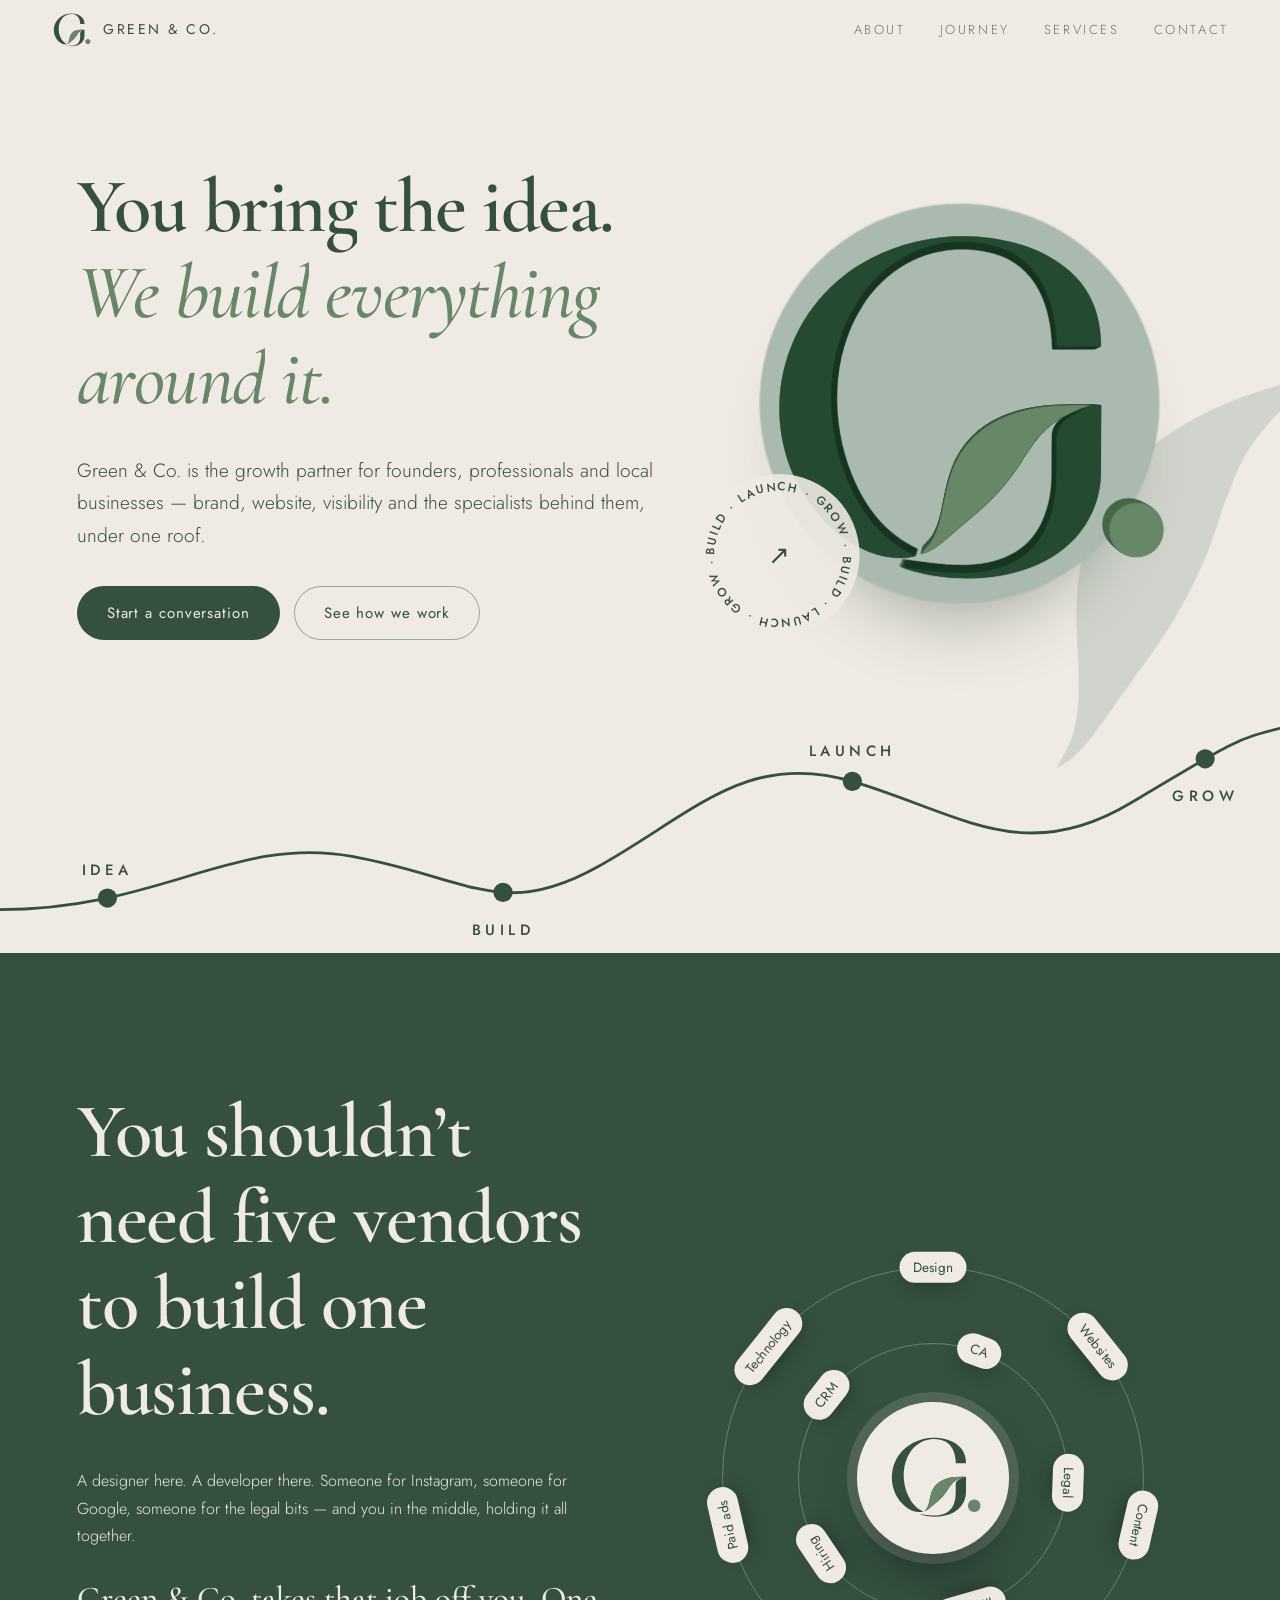
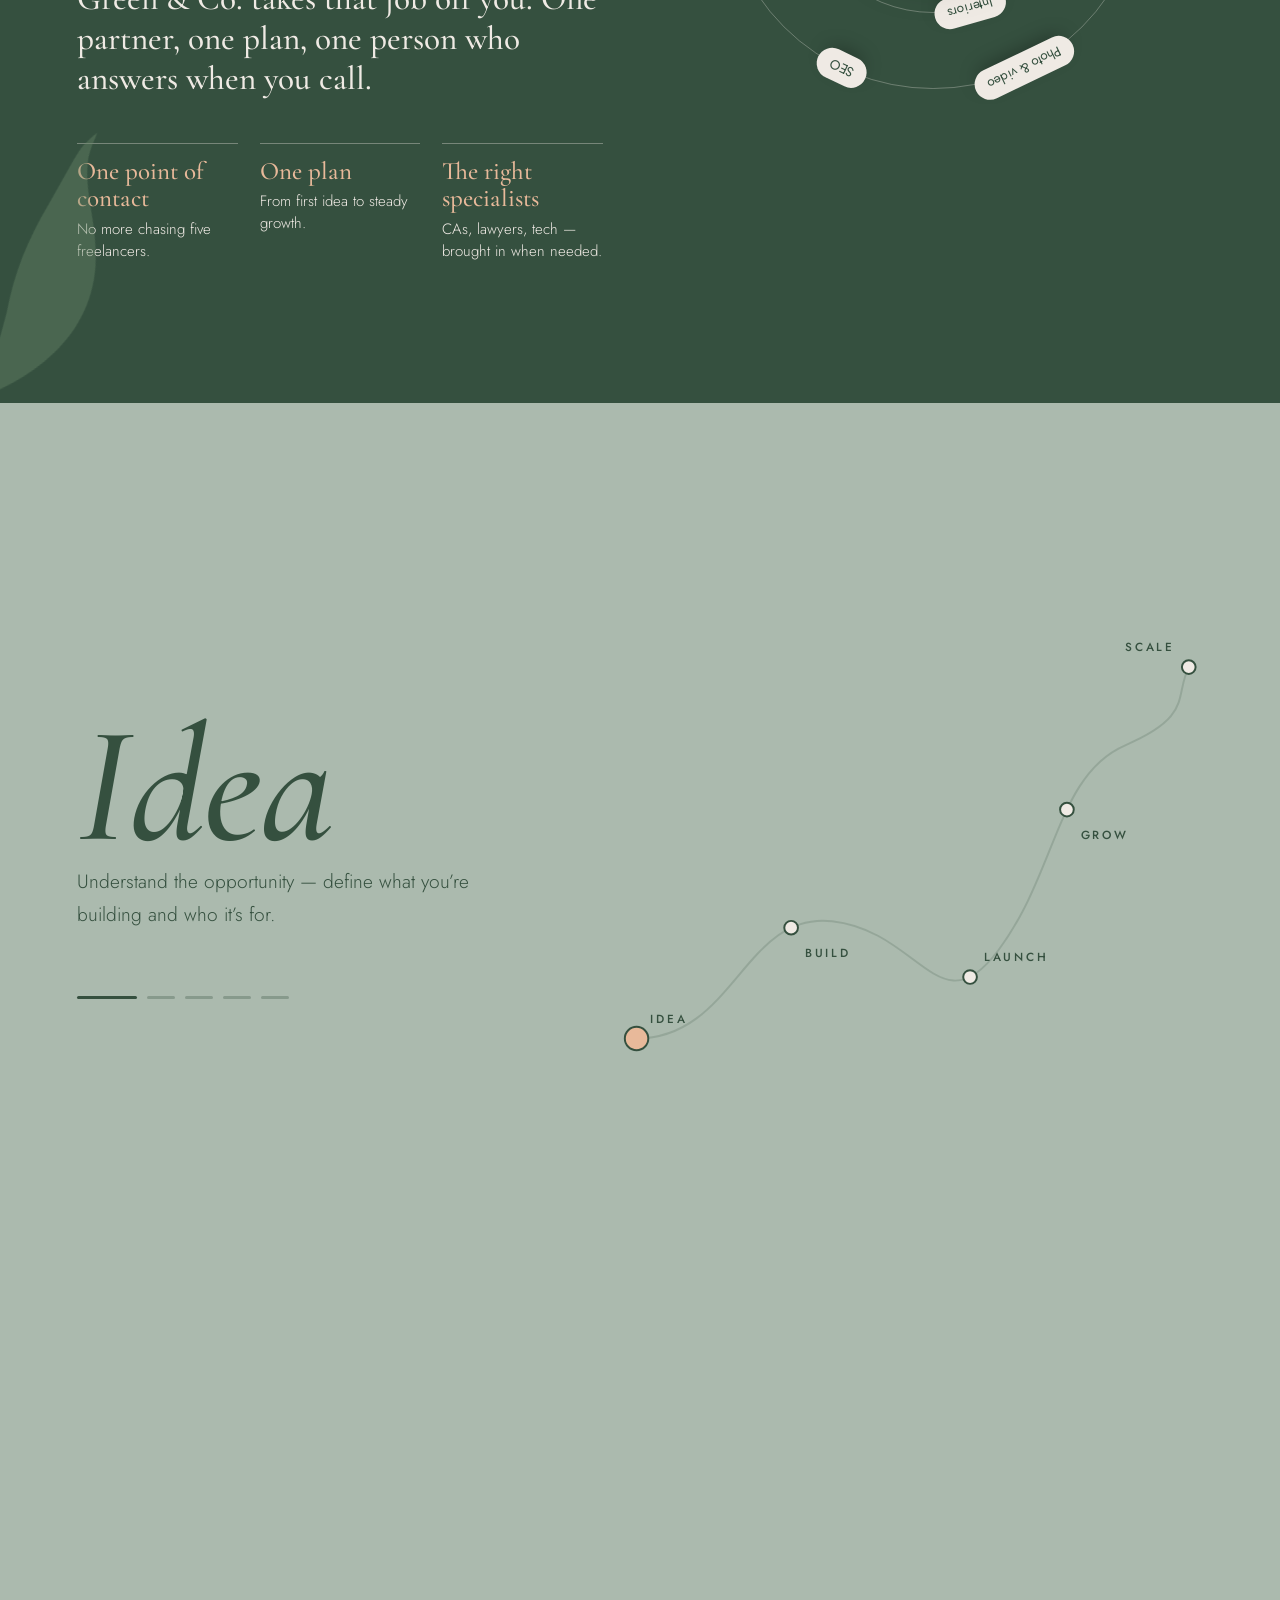
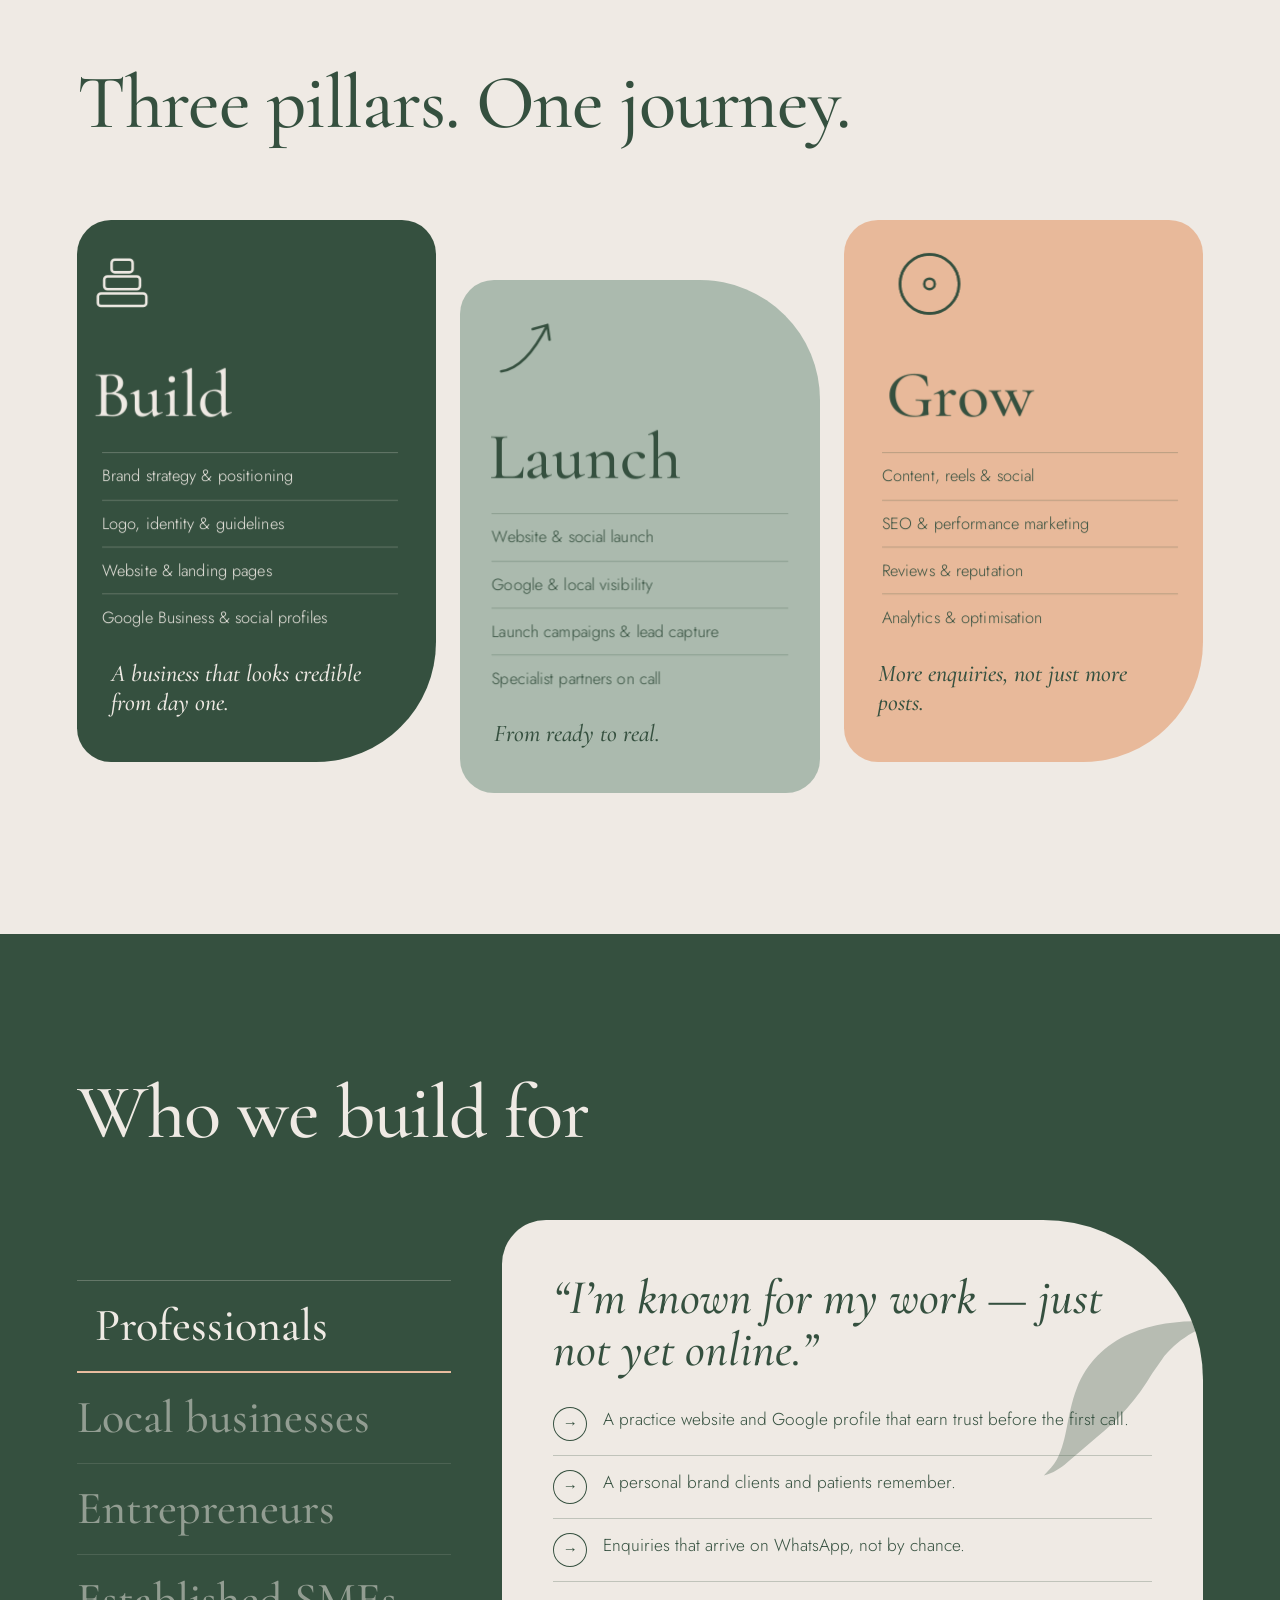
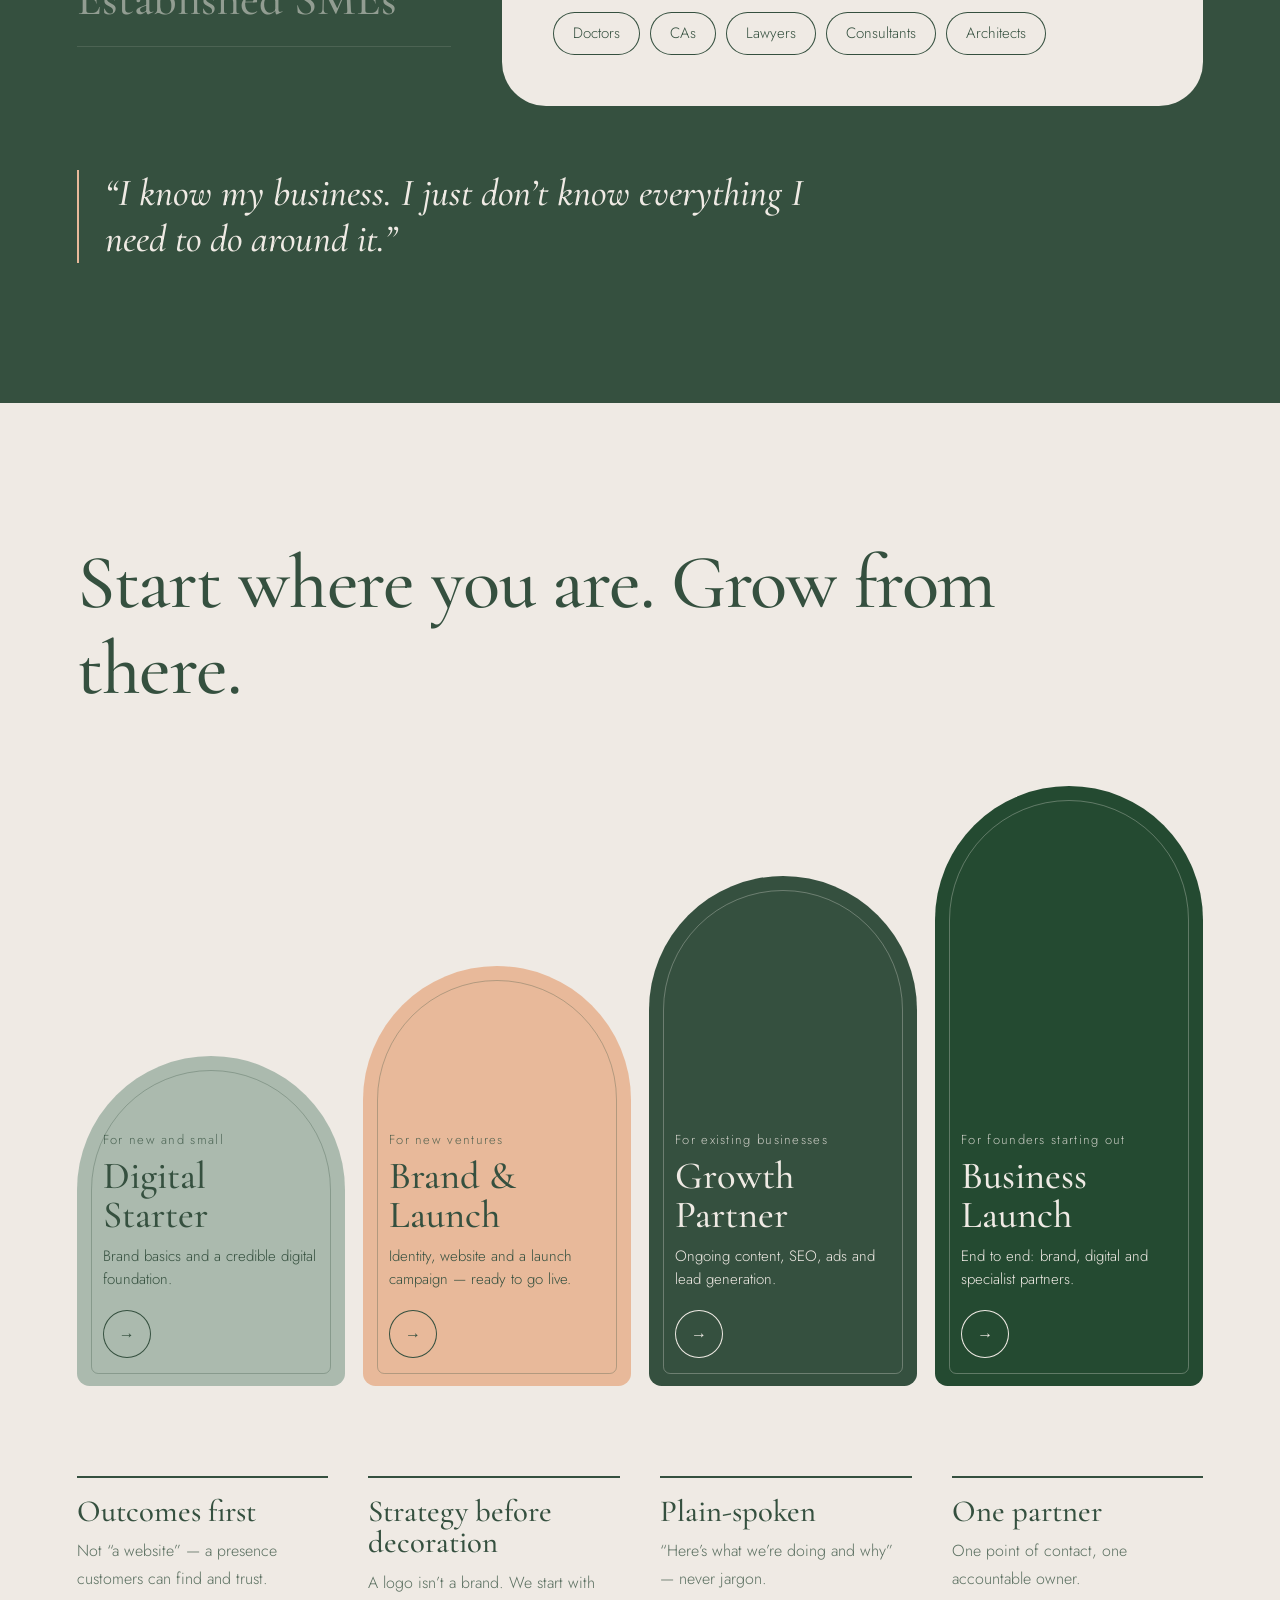
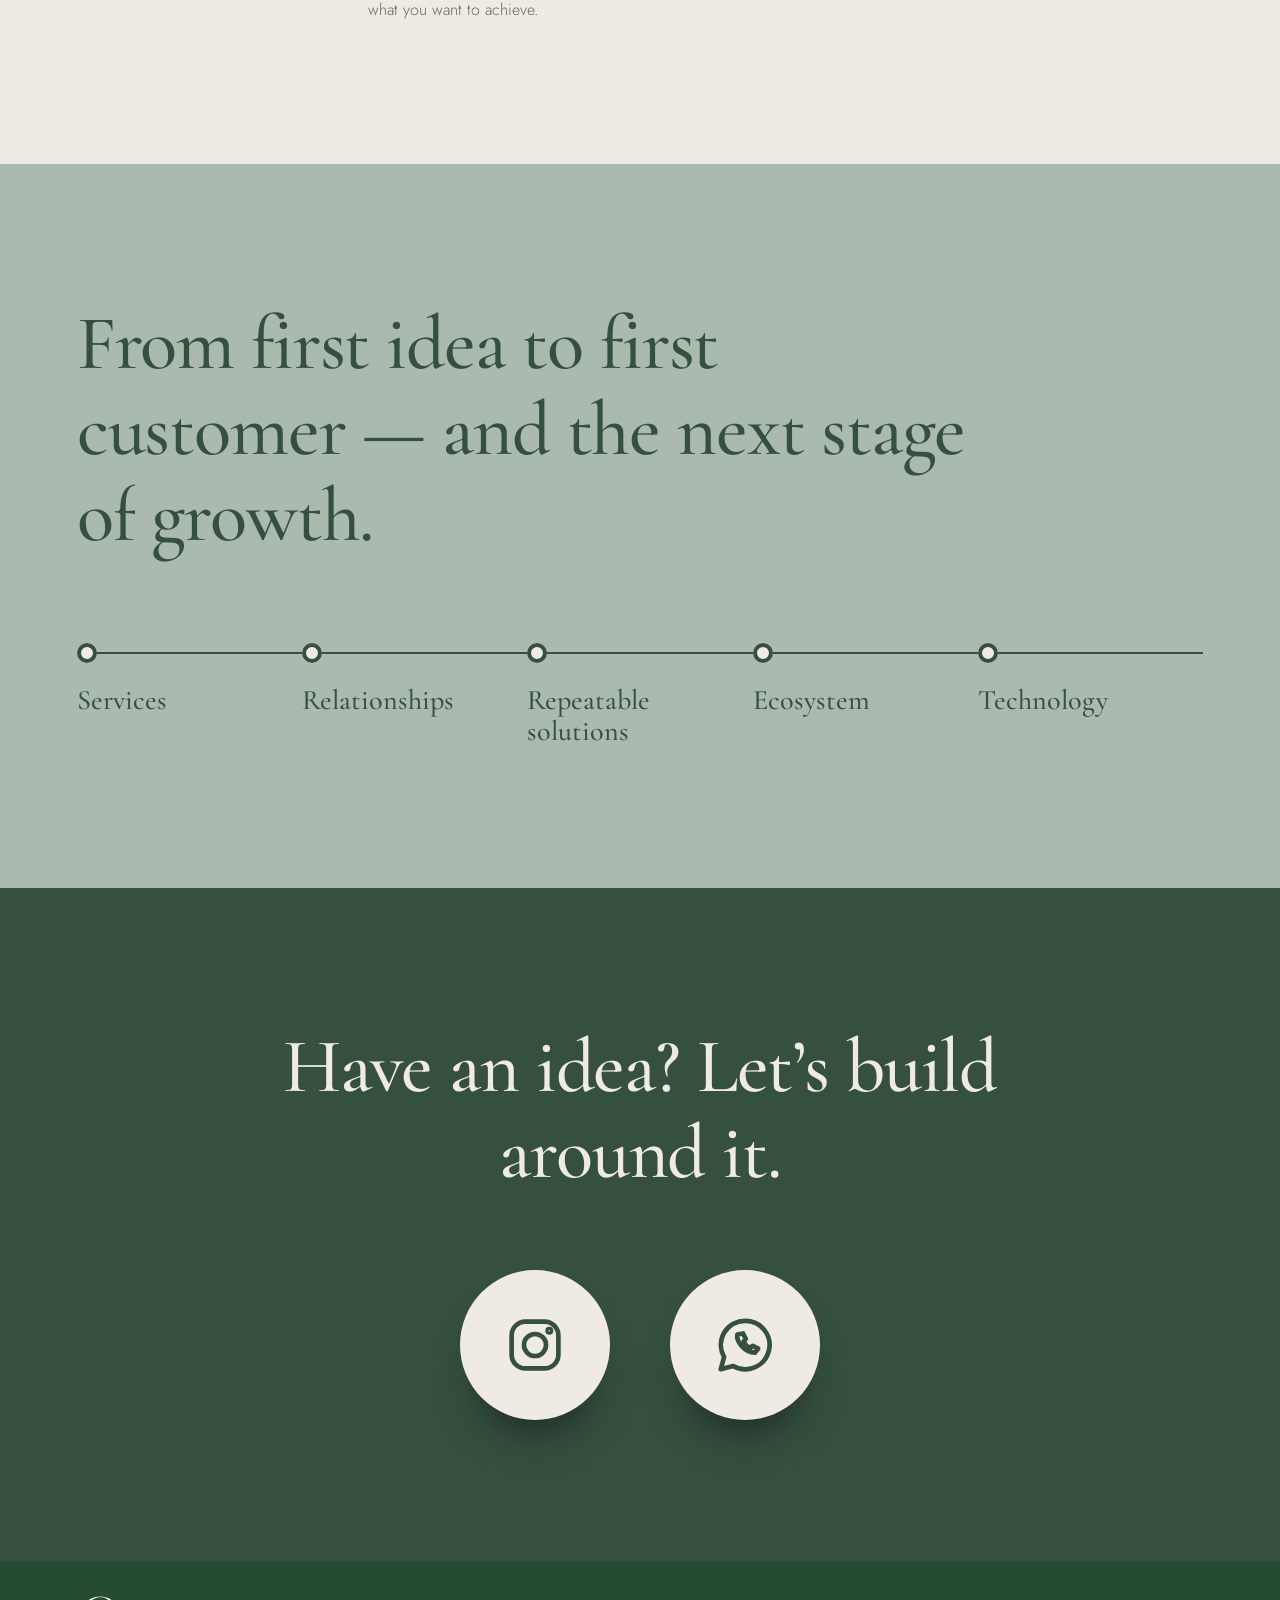
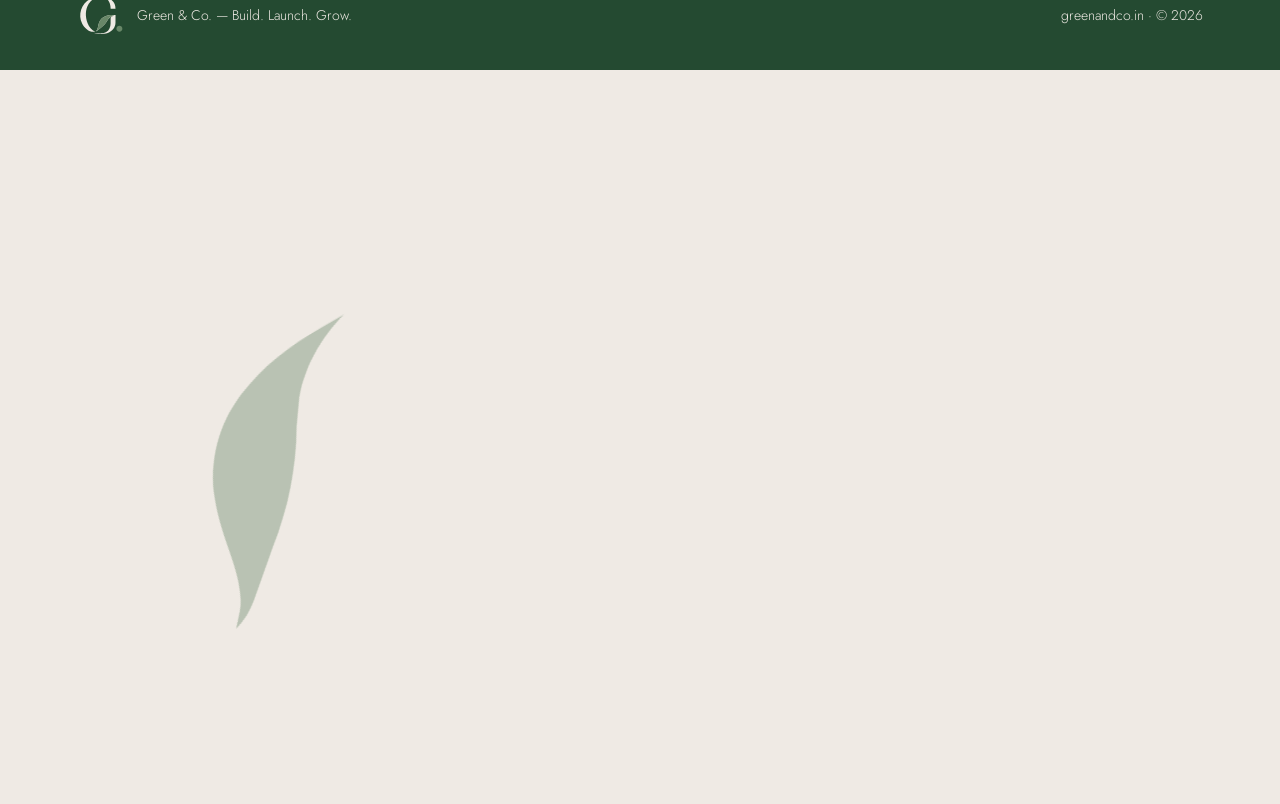
==== commit 61af1768: "Add files via upload" ====
--- a/index.html
+++ b/index.html
@@ -1,13 +1,148 @@
-<!doctype html>
-<html lang="en">
-  <head>
-    <meta charset="UTF-8" />
-    <meta name="viewport" content="width=device-width, initial-scale=1.0" />
-    <title>Green &amp; Co</title>
-    <script type="module" crossorigin src="/index-IercFUGQ.js"></script>
-    <link rel="stylesheet" crossorigin href="/index-D7yNaC3L.css">
-  </head>
-  <body>
-    <div id="root"></div>
-  </body>
-</html>
+<!doctype html><html lang="en"><head><meta charset="utf-8"><meta name="viewport" content="width=device-width, initial-scale=1, viewport-fit=cover"><title>Green &amp; Co. — Build. Launch. Grow.</title><meta name="description" content="Green & Co. helps founders, professionals and small businesses build, launch and grow.">
+<link rel="preconnect" href="https://fonts.googleapis.com"><link rel="preconnect" href="https://fonts.gstatic.com" crossorigin><link href="https://fonts.googleapis.com/css2?family=Cormorant+Garamond:ital,wght@0,500;0,600;1,500;1,600&family=Jost:wght@300;400;500&display=swap" rel="stylesheet">
+<style>
+
+@property --R{syntax:'<length>';inherits:true;initial-value:0px}
+:root{--paper:#efeae4;--ink:#35503f;--forest:#35503f;--deep:#244a31;--leaf:#688768;--sage:#abbaae;--cream:#efeae4;--peach:#e8b99a;--ma:#35503f;--mb:#688768;box-sizing:border-box;padding-top:env(safe-area-inset-top,0px);padding-bottom:env(safe-area-inset-bottom,0px)}
+:root[data-theme="dark"]{--paper:#244a31;--ink:#efeae4;--ma:#efeae4}
+.dk,.dp{--ink:#efeae4;--ma:#efeae4;color:#efeae4}.dk{background:#35503f}.dp{background:#244a31}.sg{background:#abbaae;--ink:#35503f}.dk h2 em,.dp h2 em{color:var(--sage)}
+*{box-sizing:border-box;margin:0}html{scroll-padding-top:env(safe-area-inset-top,0px);scroll-behavior:smooth}
+body{background:var(--paper);color:var(--ink);font:300 clamp(16px,1.25vw,19px)/1.7 Jost,Futura,'Century Gothic',sans-serif;overflow-x:hidden}
+h1,h2,h3,.sr{font-family:'Cormorant Garamond',Georgia,serif;font-weight:500;line-height:1.02}
+a{color:inherit;text-decoration:none}:focus-visible{outline:2px solid var(--leaf);outline-offset:3px}
+section,footer{position:relative;padding:clamp(80px,11vw,160px) clamp(22px,6vw,100px);overflow-x:clip}
+h2{font-size:clamp(40px,6vw,88px);letter-spacing:-.015em;max-width:12em}h2 em,h1 em{font-style:italic;color:var(--leaf)}
+p{max-width:33em}.mut{opacity:.8}
+.w{display:inline-block;overflow:hidden;vertical-align:top;padding-bottom:.1em}.w i{display:inline-block;font-style:inherit;transform:translateY(108%);transition:transform 1.1s cubic-bezier(.2,.8,.2,1);transition-delay:calc(var(--d)*.05s)}.in .w i,.in.w i{transform:none}
+.rv{opacity:0;transform:translateY(24px);transition:opacity 1.1s,transform 1.1s cubic-bezier(.2,.8,.2,1)}.rv.in{opacity:1;transform:none}
+svg.m{display:block}
+nav{position:fixed;top:0;left:0;right:0;z-index:50;display:flex;justify-content:space-between;align-items:center;padding:calc(12px + env(safe-area-inset-top,0px)) clamp(22px,4vw,56px) 12px;background:rgba(239,234,228,.92);color:#35503f;backdrop-filter:blur(14px);-webkit-backdrop-filter:blur(14px)}
+nav .lg{display:flex;align-items:center;gap:12px;font-size:14px;letter-spacing:.18em;font-weight:400}nav .lg svg{width:40px;height:36px}
+nav ul{display:flex;gap:34px;list-style:none;padding:0;font-size:13px;letter-spacing:.2em;text-transform:uppercase}nav ul a{opacity:.75;transition:opacity .3s}nav ul a:hover{opacity:1}
+.bt{display:inline-flex;align-items:center;gap:12px;padding:16px 30px;border-radius:99px;background:#35503f;color:#efeae4;font:400 15px Jost,sans-serif;letter-spacing:.06em;transition:transform .3s,background .3s;border:0;cursor:pointer}.bt:hover{background:var(--deep);transform:translateY(-2px)}
+.bt.gh{background:transparent;color:var(--ink);box-shadow:inset 0 0 0 1px color-mix(in srgb,var(--ink) 45%,transparent)}.bt.gh:hover{background:var(--sage)}
+#pg{position:fixed;top:0;left:0;height:2px;width:100%;transform-origin:0 50%;transform:scaleX(0);background:var(--leaf);z-index:60}
+.lf{position:absolute;pointer-events:none;will-change:transform;--mb:var(--sage);opacity:.45}
+/* hero */
+.hero{min-height:100svh;padding-top:clamp(110px,13vw,160px);padding-bottom:0;display:flex;flex-direction:column;justify-content:space-between;background:var(--paper)}
+.hg{display:grid;grid-template-columns:1.25fr 1fr;gap:30px;align-items:center}
+h1{font-size:clamp(42px,6vw,104px);letter-spacing:-.02em;font-weight:600}h1 em{display:block;font-weight:500}
+.hero p{margin:28px 0 34px;font-size:clamp(17px,1.5vw,21px)}.acts{display:flex;gap:14px;flex-wrap:wrap}
+.stage{position:relative;aspect-ratio:1;width:min(100%,520px);margin-left:auto;perspective:1100px}
+.obj{position:absolute;inset:0;transform-style:preserve-3d;transition:transform .25s ease-out}
+.obj .sw{position:absolute;inset:0;transform-style:preserve-3d;animation:sway 9s ease-in-out infinite alternate}@keyframes sway{from{transform:rotateY(-26deg) rotateX(5deg)}to{transform:rotateY(26deg) rotateX(-4deg)}}
+.obj .pl{position:absolute;inset:6%;border-radius:50%;background:var(--sage);transform:translateZ(-80px);box-shadow:0 60px 80px -50px rgba(53,80,63,.45)}.sl{position:absolute;left:8%;top:9%;width:84%;height:84%;overflow:visible}
+.bdg{position:absolute;left:-4%;bottom:2%;width:34%;animation:spin 28s linear infinite}.bdg text{font:500 11.5px Jost;letter-spacing:.14em;fill:var(--forest)}@keyframes spin{to{transform:rotate(360deg)}}
+.bdgc{position:absolute;left:-4%;bottom:2%;width:34%;aspect-ratio:1;display:grid;place-items:center;font-size:26px;color:var(--forest)}
+.ln{margin:clamp(30px,5vw,60px) -6vw 0;position:relative}.ln svg{width:100%;height:auto;display:block;overflow:visible}.ln .xx{position:absolute;left:0;top:0;width:16px;height:16px;margin:-8px;border-radius:50%;background:var(--peach);box-shadow:0 0 0 6px rgba(232,185,154,.35);offset-path:path('M0 190C150 190 220 120 330 140S470 200 560 150S700 40 800 70S960 150 1060 90S1160 30 1200 20');offset-rotate:0deg;animation:go 9s cubic-bezier(.5,0,.5,1) infinite alternate;display:none}
+.ln text{font:500 clamp(10px,1.1vw,14px) Jost;letter-spacing:.3em;fill:#35503f}.ln .nd{fill:#35503f;opacity:0;transition:opacity .6s}.ln.in .nd{opacity:1}
+.ln .pa{stroke-dasharray:1;stroke-dashoffset:1;animation:dr 3.2s cubic-bezier(.6,0,.2,1) .6s forwards}@keyframes dr{to{stroke-dashoffset:0}}
+/* about */
+.ec{display:grid;grid-template-columns:1.05fr .95fr;gap:60px;align-items:center}.ec h2{font-weight:600}.big{font:500 clamp(24px,2.6vw,38px)/1.2 'Cormorant Garamond',serif;color:#efeae4;max-width:20em;margin-top:30px}
+.fx{display:grid;grid-template-columns:repeat(3,1fr);gap:22px;margin-top:44px}.fx div{padding-top:14px;border-top:1px solid rgba(239,234,228,.35);font-size:15px;line-height:1.45}.fx b{display:block;font:500 25px/1.1 'Cormorant Garamond',serif;color:var(--peach);margin-bottom:6px}
+.orb{container-type:inline-size;position:relative;width:min(92vw,540px);aspect-ratio:1;margin:0 auto}
+.rg{position:absolute;border-radius:50%;border:1px solid rgba(239,234,228,.3);animation:spin 80s linear infinite}.r1{inset:11%}.r2{inset:25%;animation-direction:reverse;animation-duration:60s}
+.rg span{position:absolute;left:50%;top:50%;width:0;height:0;transform:rotate(var(--a)) translateY(calc(var(--R)*-1));transition:--R 2.2s cubic-bezier(.2,.8,.2,1),opacity 1s}.orb:not(.in) .rg span{--R:62cqw;opacity:0}
+.rg span:nth-child(odd){transition-delay:.25s}.rg span i{position:absolute;left:0;top:0;transform:translate(-50%,-50%);white-space:nowrap;padding:.45em 1em;border-radius:99px;background:#efeae4;color:#35503f;font:400 clamp(10px,2.5cqw,14px) Jost;box-shadow:0 8px 20px -8px rgba(0,0,0,.4);animation:spin 80s linear infinite reverse}.r1 span{--R:39cqw}.r2 span{--R:25cqw}.r2 span i{animation-duration:60s;animation-direction:normal}
+.ctr{position:absolute;inset:36%;border-radius:50%;background:#efeae4;--ma:#35503f;--mb:#688768;display:grid;place-items:center;box-shadow:0 0 0 10px rgba(239,234,228,.14),0 30px 50px -20px rgba(0,0,0,.5)}.ctr svg{width:64%}
+/* journey */
+.jr{height:480vh;padding:0;overflow:visible}.jr .st{position:sticky;top:0;height:100svh;display:grid;grid-template-columns:1fr 1.15fr;align-items:center;gap:30px;padding:0 clamp(22px,6vw,100px)}
+.nm{font:italic 500 clamp(80px,13vw,200px)/.95 'Cormorant Garamond',serif;color:var(--forest);transition:opacity .45s,transform .45s}.ds{min-height:5.6em;font-size:clamp(17px,1.5vw,21px);max-width:23em;transition:opacity .45s}
+.dts{display:flex;gap:10px;margin-top:24px}.dts i{height:3px;width:28px;border-radius:3px;background:rgba(53,80,63,.3);transition:.4s}.dts i.on{width:60px;background:var(--forest)}
+.jr svg{width:100%;height:auto;overflow:visible}.gl{font:500 12px Jost;letter-spacing:.24em;fill:var(--forest)}
+/* pillars */
+.pl3{display:grid;grid-template-columns:repeat(3,1fr);gap:24px;margin-top:70px;perspective:1200px;align-items:start}
+.pn{border-radius:34px 34px 120px 34px;padding:38px 34px 44px;min-height:470px;transform-style:preserve-3d;transition:transform .2s,box-shadow .4s;color:var(--ink)}.pn:nth-child(2){margin-top:60px;border-radius:34px 120px 34px 34px}.pn:hover{box-shadow:0 50px 60px -40px rgba(36,74,49,.7)}
+.pn h3{font-size:clamp(52px,5vw,78px);transform:translateZ(40px);margin:26px 0 22px}.pn ul{list-style:none;padding:0;transform:translateZ(20px)}.pn li{padding:9px 0;border-top:1px solid color-mix(in srgb,var(--ink) 25%,transparent)}.pn .o{font:italic 500 24px/1.2 'Cormorant Garamond',serif;margin-top:22px}
+.gy{width:74px;height:74px;transform:translateZ(60px);overflow:visible}.gy *{fill:none;stroke:currentColor;stroke-width:2.4;stroke-linecap:round;stroke-linejoin:round}
+.gy .u{animation:bob 3.2s ease-in-out infinite}.gy .u:nth-child(2){animation-delay:-.4s}.gy .u:nth-child(3){animation-delay:-.8s}@keyframes bob{50%{transform:translateY(-6px)}}
+.gy .rr{transform-origin:37px 37px;animation:pu 3.4s ease-out infinite}.gy .rr+.rr{animation-delay:-1.7s}@keyframes pu{from{transform:scale(.3);opacity:1}to{transform:scale(1.3);opacity:0}}
+.gy .ar{stroke-dasharray:90;animation:ar 3s ease-in-out infinite}@keyframes ar{0%{stroke-dashoffset:90}60%,100%{stroke-dashoffset:0}}
+/* who */
+.wf{display:grid;grid-template-columns:.8fr 1.5fr;gap:clamp(24px,4vw,64px);margin-top:60px;align-items:stretch}
+.wl{display:flex;flex-direction:column;justify-content:center}.wl button{all:unset;cursor:pointer;position:relative;padding:20px 0 22px;font:500 clamp(30px,3.6vw,54px)/1.05 'Cormorant Garamond',serif;opacity:.5;transition:opacity .4s,padding .5s;border-top:1px solid rgba(239,234,228,.25)}.wl button:last-child{border-bottom:1px solid rgba(239,234,228,.25)}
+.wl button:hover,.wl button[aria-selected=true]{opacity:1;padding-left:18px}.wl button:focus-visible{outline:2px solid var(--peach)}.wl button:after{content:"";position:absolute;left:0;bottom:-1px;height:2px;width:0;background:var(--peach)}.wl button[aria-selected=true]:after{animation:pb 6s linear forwards}.wf.pz .wl button:after{animation-play-state:paused}@keyframes pb{to{width:100%}}
+.wp{position:relative;overflow:hidden;min-height:480px;border-radius:44px 160px 44px 44px;padding:clamp(28px,4vw,56px);display:flex;flex-direction:column;justify-content:space-between;gap:28px;background:#efeae4;color:#35503f;--ink:#35503f;transition:background .7s,color .7s}
+.wp .lf{width:62%;right:-14%;top:-18%;opacity:.3;--mb:currentColor;transition:transform 1.2s cubic-bezier(.2,.8,.2,1)}.wp .bd{position:relative;transition:opacity .35s,transform .35s;display:flex;flex-direction:column;gap:30px;height:100%;justify-content:space-between}.wp.sw2 .bd{opacity:0;transform:translateY(14px)}
+.wp .q{font:italic 500 clamp(30px,3.8vw,56px)/1.08 'Cormorant Garamond',serif;max-width:14em}.wp ul{list-style:none;padding:0;display:grid;gap:14px}.wp li{display:flex;gap:16px;align-items:flex-start;font-size:clamp(16px,1.35vw,20px);line-height:1.45;padding-bottom:14px;border-bottom:1px solid color-mix(in srgb,currentColor 25%,transparent)}.wp li:before{content:"→";flex:none;width:34px;height:34px;border-radius:50%;box-shadow:inset 0 0 0 1px currentColor;display:grid;place-items:center;font-size:15px}
+.wp .tg{display:flex;flex-wrap:wrap;gap:10px}.wp .tg span{padding:9px 20px;border-radius:99px;box-shadow:inset 0 0 0 1px currentColor;font-size:15px}
+.t0{background:#efeae4;color:#35503f}.t1{background:#e8b99a;color:#35503f}.t2{background:#abbaae;color:#35503f}.t3{background:#244a31;color:#efeae4;box-shadow:inset 0 0 0 1px rgba(239,234,228,.3)}
+blockquote{margin-top:64px;padding-left:26px;border-left:2px solid var(--peach);font:italic 500 clamp(24px,3vw,42px)/1.2 'Cormorant Garamond',serif;max-width:20em}
+/* ways */
+.st4{display:flex;align-items:flex-end;gap:18px;margin-top:70px}.ar4{position:relative;flex:1;min-height:var(--h);border-radius:300px 300px 28px 28px;padding:30px 26px 28px;display:flex;flex-direction:column;justify-content:flex-end;color:var(--ink);transition:transform .6s cubic-bezier(.2,.8,.2,1),min-height .6s}
+.ar4:before{content:"";position:absolute;inset:14px 14px auto;height:calc(100% - 28px);border-radius:300px 300px 18px 18px;border:1px solid color-mix(in srgb,var(--ink) 30%,transparent);pointer-events:none}.ar4:hover{transform:translateY(-14px)}
+.ar4 small{font-size:13px;letter-spacing:.1em;opacity:.8}.ar4 h3{font-size:clamp(30px,3vw,46px);margin:6px 0 10px}.ar4 p{font-size:15px;line-height:1.5}.ar4 .go{margin-top:20px;width:48px;height:48px;border-radius:50%;box-shadow:inset 0 0 0 1px currentColor;display:grid;place-items:center;transition:.4s}.ar4:hover .go{background:var(--ink);color:var(--paper);transform:rotate(-45deg)}
+.pr4{display:grid;grid-template-columns:repeat(4,1fr);gap:40px;margin-top:90px}.pr4 h3{font-size:clamp(26px,2.4vw,36px);margin-bottom:10px}.pr4 div{padding-top:18px;border-top:2px solid var(--forest)}
+/* vision */
+.chn{display:grid;grid-template-columns:repeat(5,1fr);margin-top:80px;position:relative}.chn:before{content:"";position:absolute;left:0;right:0;top:9px;height:2px;background:var(--forest);transform-origin:0;transform:scaleX(0);transition:transform 2s cubic-bezier(.6,0,.2,1)}.chn.in:before{transform:none}
+.chn div{position:relative;padding-top:42px;font:500 clamp(20px,2.2vw,32px)/1.1 'Cormorant Garamond',serif}.chn div:before{content:"";position:absolute;top:0;left:0;width:20px;height:20px;border-radius:50%;background:#efeae4;box-shadow:inset 0 0 0 4px var(--forest)}
+/* contact */
+.ct{text-align:center;display:flex;flex-direction:column;align-items:center}.ct h2{max-width:11em}.ics{display:flex;gap:clamp(26px,5vw,60px);margin-top:70px;justify-content:center}
+.ics a{width:clamp(110px,14vw,150px);aspect-ratio:1;border-radius:50%;background:#efeae4;color:#35503f;display:grid;place-items:center;transition:transform .5s cubic-bezier(.2,.8,.2,1),background .4s;box-shadow:0 30px 40px -20px rgba(0,0,0,.5)}.ics a:hover{transform:translateY(-10px) rotate(-8deg) scale(1.06);background:var(--peach)}.ics svg{width:44%;fill:none;stroke:currentColor;stroke-width:1.7;stroke-linecap:round;stroke-linejoin:round}
+footer{padding-top:34px;padding-bottom:34px;display:flex;justify-content:space-between;gap:20px;flex-wrap:wrap;align-items:center;font-size:14px}footer svg{width:46px;height:41px}
+@media(max-width:900px){nav ul{display:none}.hg,.ec,.jr .st{grid-template-columns:1fr}.stage{margin:20px auto 0;width:min(86vw,420px)}.pl3,.pr4,.wf,.fx{grid-template-columns:1fr}.wl{flex-direction:row;overflow-x:auto;gap:18px}.wl button{white-space:nowrap;font-size:26px;padding:12px 0;border:0!important}.wp{border-radius:36px 100px 36px 36px;min-height:0}.pn:nth-child(2){margin-top:0}.pn{min-height:0}.st4{flex-direction:column;align-items:stretch}.ar4{min-height:0;padding-top:130px}.chn{grid-template-columns:1fr;gap:26px}.chn:before{display:none}.jr .st{align-content:center;gap:0}.jr svg{margin-top:16px}}
+@media(prefers-reduced-motion:reduce){*{animation:none!important;transition:none!important}.rv{opacity:1;transform:none}.w i{transform:none}.ln .pa{stroke-dashoffset:0}.ln .nd{opacity:1}html{scroll-behavior:auto}}
+</style></head><body>
+<svg width="0" height="0" style="position:absolute" aria-hidden="true"><defs><g id="g"><path d="M 563.394531 407.222656 C 507.007812 392.765625 452.476562 416.074219 421.503906 465.4375 C 387.660156 519.382812 387.433594 590.4375 410.90625 648.621094 C 425.042969 683.671875 448.03125 712.960938 482.5625 728.476562 C 431.519531 740.601562 381.183594 695.292969 359.847656 653.292969 C 316.710938 568.375 350.78125 464.289062 435.28125 420.539062 C 482.554688 396.0625 538.964844 390.503906 590.382812 405.867188 C 608.71875 411.347656 624.695312 419.523438 639.238281 431.347656 C 664.027344 451.507812 674.269531 480.152344 674.089844 511.339844 L 628.292969 511.363281 C 627.824219 465.40625 610.757812 419.371094 563.394531 407.222656 " style="fill:var(--ma)"/><path d="M 636.070312 588.609375 C 643.378906 582.25 654.828125 576.613281 663.867188 572.558594 C 640.863281 578.535156 618.800781 591.394531 605.054688 610.894531 L 595.570312 624.34375 C 580.769531 649.621094 561.949219 670.753906 539.152344 689.007812 L 510.558594 713.4375 C 503.777344 719.230469 496.558594 724.132812 487.304688 726.417969 C 492.230469 720.839844 497.105469 716.433594 500.28125 710.433594 C 511.398438 689.425781 509.691406 666.695312 520.210938 639.324219 C 529.886719 614.15625 548.550781 595.417969 573.203125 584.875 C 597.023438 574.6875 621.800781 572.0625 647.867188 572.203125 L 674.335938 572.34375 L 673.925781 643.730469 C 673.800781 665.601562 665.820312 686.445312 652.660156 703.496094 C 611.925781 756.265625 523.695312 761.40625 464.605469 739.085938 C 486.746094 742.496094 507.683594 745.65625 529.835938 745.882812 C 567.925781 745.988281 602.65625 733.207031 618.082031 696.9375 C 624.296875 682.324219 627.597656 666.914062 627.6875 650.703125 L 627.929688 606.535156 C 627.964844 599.675781 630.894531 593.117188 636.070312 588.609375 " style="fill:var(--ma)"/></g><g id="lf"><path d="M 664.460938 572.289062 C 643.039062 577.648438 618.660156 591.601562 605.050781 610.898438 L 595.570312 624.351562 C 580.769531 649.621094 561.949219 670.75 539.148438 689.011719 L 510.558594 713.441406 C 503.78125 719.230469 496.558594 724.128906 487.308594 726.421875 C 492.230469 720.839844 497.101562 716.429688 500.28125 710.429688 C 511.398438 689.429688 509.691406 666.699219 520.210938 639.320312 C 529.878906 614.148438 548.550781 595.421875 573.199219 584.878906 C 597.019531 574.691406 621.800781 572.058594 647.871094 572.199219 Z M 664.460938 572.289062 " style="fill:var(--mb)"/></g><g id="dt"><path d="M 738.859375 701.542969 C 738.859375 717.015625 726.316406 729.558594 710.84375 729.558594 C 695.371094 729.558594 682.824219 717.015625 682.824219 701.542969 C 682.824219 686.070312 695.371094 673.527344 710.84375 673.527344 C 726.316406 673.527344 738.859375 686.070312 738.859375 701.542969 " style="fill:var(--mb)"/></g></defs></svg><div id="pg"></div>
+<nav><a class="lg" href="#top" aria-label="Green & Co. home"><svg class="m" viewBox="310.7 384.5 434.1 382.9"><use href="#g"/><use href="#lf"/><use href="#dt"/></svg>GREEN &amp; CO.</a><ul><li><a href="#about">About</a></li><li><a href="#journey">Journey</a></li><li><a href="#work">Services</a></li><li><a href="#talk">Contact</a></li></ul></nav>
+
+<section class="hero" id="top"><svg class="lf" data-par="-.08" viewBox="310.7 384.5 434.1 382.9" style="width:70vw;right:-18vw;top:6vh;transform:rotate(-14deg)"><use href="#lf"/></svg>
+<div class="hg"><div><h1 class="sp">You bring the idea.<em>We build everything around it.</em></h1><p class="rv">Green &amp; Co. is the growth partner for founders, professionals and local businesses — brand, website, visibility and the specialists behind them, under one roof.</p><div class="acts rv in"><a class="bt" href="#talk">Start a conversation</a><a class="bt gh" href="#journey">See how we work</a></div></div>
+<div class="stage" id="stg"><div class="obj" id="obj"><div class="sw"><div class="pl"></div><svg class="sl" viewBox="310.7 384.5 434.1 382.9" style="transform:translateZ(-26.0px);--ma:#1a3825;--mb:#4a684c"><use href="#g"/><use href="#lf"/><use href="#dt"/></svg><svg class="sl" viewBox="310.7 384.5 434.1 382.9" style="transform:translateZ(-23.3px);--ma:#1a3825;--mb:#4a684c"><use href="#g"/><use href="#lf"/><use href="#dt"/></svg><svg class="sl" viewBox="310.7 384.5 434.1 382.9" style="transform:translateZ(-20.5px);--ma:#1a3825;--mb:#4a684c"><use href="#g"/><use href="#lf"/><use href="#dt"/></svg><svg class="sl" viewBox="310.7 384.5 434.1 382.9" style="transform:translateZ(-17.8px);--ma:#1a3825;--mb:#4a684c"><use href="#g"/><use href="#lf"/><use href="#dt"/></svg><svg class="sl" viewBox="310.7 384.5 434.1 382.9" style="transform:translateZ(-15.1px);--ma:#1a3825;--mb:#4a684c"><use href="#g"/><use href="#lf"/><use href="#dt"/></svg><svg class="sl" viewBox="310.7 384.5 434.1 382.9" style="transform:translateZ(-12.3px);--ma:#1a3825;--mb:#4a684c"><use href="#g"/><use href="#lf"/><use href="#dt"/></svg><svg class="sl" viewBox="310.7 384.5 434.1 382.9" style="transform:translateZ(-9.6px);--ma:#1a3825;--mb:#4a684c"><use href="#g"/><use href="#lf"/><use href="#dt"/></svg><svg class="sl" viewBox="310.7 384.5 434.1 382.9" style="transform:translateZ(-6.8px);--ma:#1a3825;--mb:#4a684c"><use href="#g"/><use href="#lf"/><use href="#dt"/></svg><svg class="sl" viewBox="310.7 384.5 434.1 382.9" style="transform:translateZ(-4.1px);--ma:#1a3825;--mb:#4a684c"><use href="#g"/><use href="#lf"/><use href="#dt"/></svg><svg class="sl" viewBox="310.7 384.5 434.1 382.9" style="transform:translateZ(-1.4px);--ma:#1a3825;--mb:#4a684c"><use href="#g"/><use href="#lf"/><use href="#dt"/></svg><svg class="sl" viewBox="310.7 384.5 434.1 382.9" style="transform:translateZ(1.4px);--ma:#1a3825;--mb:#4a684c"><use href="#g"/><use href="#lf"/><use href="#dt"/></svg><svg class="sl" viewBox="310.7 384.5 434.1 382.9" style="transform:translateZ(4.1px);--ma:#1a3825;--mb:#4a684c"><use href="#g"/><use href="#lf"/><use href="#dt"/></svg><svg class="sl" viewBox="310.7 384.5 434.1 382.9" style="transform:translateZ(6.8px);--ma:#1a3825;--mb:#4a684c"><use href="#g"/><use href="#lf"/><use href="#dt"/></svg><svg class="sl" viewBox="310.7 384.5 434.1 382.9" style="transform:translateZ(9.6px);--ma:#1a3825;--mb:#4a684c"><use href="#g"/><use href="#lf"/><use href="#dt"/></svg><svg class="sl" viewBox="310.7 384.5 434.1 382.9" style="transform:translateZ(12.3px);--ma:#1a3825;--mb:#4a684c"><use href="#g"/><use href="#lf"/><use href="#dt"/></svg><svg class="sl" viewBox="310.7 384.5 434.1 382.9" style="transform:translateZ(15.1px);--ma:#1a3825;--mb:#4a684c"><use href="#g"/><use href="#lf"/><use href="#dt"/></svg><svg class="sl" viewBox="310.7 384.5 434.1 382.9" style="transform:translateZ(17.8px);--ma:#1a3825;--mb:#4a684c"><use href="#g"/><use href="#lf"/><use href="#dt"/></svg><svg class="sl" viewBox="310.7 384.5 434.1 382.9" style="transform:translateZ(20.5px);--ma:#1a3825;--mb:#4a684c"><use href="#g"/><use href="#lf"/><use href="#dt"/></svg><svg class="sl" viewBox="310.7 384.5 434.1 382.9" style="transform:translateZ(23.3px);--ma:#1a3825;--mb:#4a684c"><use href="#g"/><use href="#lf"/><use href="#dt"/></svg><svg class="sl" viewBox="310.7 384.5 434.1 382.9" style="transform:translateZ(26.0px);--ma:#244a31;--mb:#688768"><use href="#g"/><use href="#lf"/><use href="#dt"/></svg></div></div>
+<svg class="bdg" viewBox="0 0 160 160" aria-hidden="true"><defs><path id="cp" d="M80 80m-62 0a62 62 0 1 1 124 0a62 62 0 1 1-124 0"/></defs><circle cx="80" cy="80" r="78" fill="#efeae4" opacity=".9"/><text><textPath href="#cp" textLength="385" lengthAdjust="spacing">BUILD · LAUNCH · GROW · BUILD · LAUNCH · GROW ·</textPath></text></svg><div class="bdgc" aria-hidden="true">↗</div></div></div>
+<div class="ln" id="ln"><svg viewBox="0 0 1200 230" role="img" aria-label="A line moving from Idea to Build, Launch and Grow"><path id="hp" class="pa" pathLength="1" d="M0 190C150 190 220 120 330 140S470 200 560 150S700 40 800 70S960 150 1060 90S1160 30 1200 20" fill="none" stroke="#35503f" stroke-width="2.6" stroke-linecap="round"/><g id="hn"></g></svg></div></section>
+
+<section class="dk" id="about"><svg class="lf" data-par=".07" viewBox="310.7 384.5 434.1 382.9" style="width:46vw;left:-14vw;bottom:-10vw;transform:rotate(160deg);--mb:#688768;opacity:.4"><use href="#lf"/></svg>
+<div class="ec"><div><h2 class="sp">You shouldn’t need five vendors to build one business.</h2><p class="rv mut" style="margin-top:30px">A designer here. A developer there. Someone for Instagram, someone for Google, someone for the legal bits — and you in the middle, holding it all together.</p><p class="big rv">Green &amp; Co. takes that job off you. One partner, one plan, one person who answers when you call.</p><div class="fx rv"><div><b>One point of contact</b>No more chasing five freelancers.</div><div><b>One plan</b>From first idea to steady growth.</div><div><b>The right specialists</b>CAs, lawyers, tech — brought in when needed.</div></div></div>
+<div class="orb" aria-label="Green & Co. at the centre of designers, developers, marketers and specialist partners"><div class="rg r1"><span style="--a:0.0deg"><i>Design</i></span><span style="--a:51.4deg"><i>Websites</i></span><span style="--a:102.9deg"><i>Content</i></span><span style="--a:154.3deg"><i>Photo & video</i></span><span style="--a:205.7deg"><i>SEO</i></span><span style="--a:257.1deg"><i>Paid ads</i></span><span style="--a:308.6deg"><i>Technology</i></span></div><div class="rg r2"><span style="--a:20.0deg"><i>CA</i></span><span style="--a:92.0deg"><i>Legal</i></span><span style="--a:164.0deg"><i>Interiors</i></span><span style="--a:236.0deg"><i>Hiring</i></span><span style="--a:308.0deg"><i>CRM</i></span></div><div class="ctr"><svg class="m" viewBox="310.7 384.5 434.1 382.9"><use href="#g"/><use href="#lf"/><use href="#dt"/></svg></div></div></div></section>
+
+<section class="jr sg" id="journey"><div class="st"><div><div class="nm" id="nm">Idea</div><p class="ds" id="ds"></p><div class="dts" id="dts"></div></div>
+<svg viewBox="0 0 600 460" role="img" aria-label="Idea, Build, Launch, Grow, Scale"><path id="lp" d="M20 420C120 420 130 290 220 300S330 410 390 330S450 150 520 120S570 70 585 40" fill="none" stroke="rgba(53,80,63,.18)" stroke-width="2"/><path id="lq" d="M20 420C120 420 130 290 220 300S330 410 390 330S450 150 520 120S570 70 585 40" fill="none" stroke="#35503f" stroke-width="3" stroke-linecap="round"/><g id="pts"></g><circle id="hd" r="12" fill="#e8b99a" stroke="#35503f" stroke-width="2"/></svg></div></section>
+
+<section id="work"><h2 class="sp">Three pillars. One journey.</h2><div class="pl3">
+<div class="pn tl" style="background:#35503f;--ink:#efeae4"><svg class="gy" viewBox="0 0 74 74"><rect class="u" x="14" y="46" width="46" height="12" rx="3"/><rect class="u" x="20" y="30" width="34" height="12" rx="3"/><rect class="u" x="27" y="14" width="20" height="12" rx="3"/></svg><h3>Build</h3><ul><li>Brand strategy &amp; positioning</li><li>Logo, identity &amp; guidelines</li><li>Website &amp; landing pages</li><li>Google Business &amp; social profiles</li></ul><p class="o">A business that looks credible from day one.</p></div>
+<div class="pn tl" style="background:#abbaae"><svg class="gy" viewBox="0 0 74 74"><path class="ar" d="M14 60C30 58 44 44 58 16M58 16l-14 4M58 16l2 14"/></svg><h3>Launch</h3><ul><li>Website &amp; social launch</li><li>Google &amp; local visibility</li><li>Launch campaigns &amp; lead capture</li><li>Specialist partners on call</li></ul><p class="o">From ready to real.</p></div>
+<div class="pn tl" style="background:#e8b99a"><svg class="gy" viewBox="0 0 74 74"><circle cx="37" cy="37" r="5"/><circle class="rr" cx="37" cy="37" r="28"/><circle class="rr" cx="37" cy="37" r="28"/></svg><h3>Grow</h3><ul><li>Content, reels &amp; social</li><li>SEO &amp; performance marketing</li><li>Reviews &amp; reputation</li><li>Analytics &amp; optimisation</li></ul><p class="o">More enquiries, not just more posts.</p></div></div></section>
+
+<section class="dk"><h2 class="sp">Who we build for</h2><div class="wf" id="wf"><div class="wl" role="tablist" aria-label="Who we build for"><button role="tab" aria-selected="true">Professionals</button><button role="tab" aria-selected="false">Local businesses</button><button role="tab" aria-selected="false">Entrepreneurs</button><button role="tab" aria-selected="false">Established SMEs</button></div>
+<div class="wp t0" id="wp" role="tabpanel"><svg class="lf" viewBox="310.7 384.5 434.1 382.9"><use href="#lf"/></svg><div class="bd"><p class="q" id="wq"></p><ul id="wb"></ul><div class="tg" id="wt"></div></div></div></div>
+<blockquote class="rv">“I know my business. I just don’t know everything I need to do around it.”</blockquote></section>
+
+<section id="ways"><h2 class="sp">Start where you are. Grow from there.</h2><div class="st4 rv"><a class="ar4" href="#talk" style="--h:330px;background:#abbaae;--ink:#35503f;--paper:#efeae4"><small>For new and small</small><h3>Digital Starter</h3><p>Brand basics and a credible digital foundation.</p><span class="go">→</span></a><a class="ar4" href="#talk" style="--h:420px;background:#e8b99a;--ink:#35503f;--paper:#efeae4"><small>For new ventures</small><h3>Brand &amp; Launch</h3><p>Identity, website and a launch campaign — ready to go live.</p><span class="go">→</span></a><a class="ar4" href="#talk" style="--h:510px;background:#35503f;--ink:#efeae4;--paper:#244a31"><small>For existing businesses</small><h3>Growth Partner</h3><p>Ongoing content, SEO, ads and lead generation.</p><span class="go">→</span></a><a class="ar4" href="#talk" style="--h:600px;background:#244a31;--ink:#efeae4;--paper:#244a31"><small>For founders starting out</small><h3>Business Launch</h3><p>End to end: brand, digital and specialist partners.</p><span class="go">→</span></a></div>
+<div class="pr4"><div class="rv"><h3>Outcomes first</h3><p class="mut">Not “a website” — a presence customers can find and trust.</p></div><div class="rv"><h3>Strategy before decoration</h3><p class="mut">A logo isn’t a brand. We start with what you want to achieve.</p></div><div class="rv"><h3>Plain-spoken</h3><p class="mut">“Here’s what we’re doing and why” — never jargon.</p></div><div class="rv"><h3>One partner</h3><p class="mut">One point of contact, one accountable owner.</p></div></div></section>
+
+<section class="sg"><h2 class="sp">From first idea to first customer — and the next stage of growth.</h2><div class="chn" id="chn"><div>Services</div><div>Relationships</div><div>Repeatable solutions</div><div>Ecosystem</div><div>Technology</div></div></section>
+
+<section class="ct dk" id="talk"><svg class="lf" data-par=".09" viewBox="310.7 384.5 434.1 382.9" style="width:48vw;left:-10vw;top:-6vw;transform:rotate(-30deg);--mb:#688768;opacity:.4"><use href="#lf"/></svg><h2 class="sp">Have an idea? Let’s build around it.</h2><div class="ics rv">
+<a href="https://instagram.com/green.and.co_" target="_blank" rel="noopener" aria-label="Open Green & Co. on Instagram"><svg viewBox="0 0 24 24"><rect x="3.5" y="3.5" width="17" height="17" rx="5"/><circle cx="12" cy="12" r="4"/><circle cx="17.2" cy="6.8" r=".6"/></svg></a>
+<a href="https://wa.me/919638810654?text=Hi%20Green%20%26%20Co.%2C%20I%27d%20like%20to%20talk%20about%20an%20idea." target="_blank" rel="noopener" aria-label="Message Green & Co. on WhatsApp"><svg viewBox="0 0 24 24"><path d="M12 3.2a8.8 8.8 0 0 0-7.6 13.2L3.2 20.8l4.5-1.2A8.8 8.8 0 1 0 12 3.2z"/><path d="M9.2 8.2c-.4 2.6 2.6 6.4 6.4 6.6l1.2-1.5-2-1-.9.8c-1-.4-2-1.4-2.4-2.4l.8-.9-1-2z"/></svg></a></div></section>
+<footer class="dp"><div style="display:flex;align-items:center;gap:14px"><svg class="m" viewBox="310.7 384.5 434.1 382.9"><use href="#g"/><use href="#lf"/><use href="#dt"/></svg><span>Green &amp; Co. — Build. Launch. Grow.</span></div><span>greenandco.in · © 2026</span></footer>
+
+<script>
+const $=s=>document.querySelector(s),RM=matchMedia('(prefers-reduced-motion:reduce)').matches;
+function sp(n,c){[...n.childNodes].forEach(x=>{if(x.nodeType==3){const f=document.createDocumentFragment();x.textContent.split(/(\s+)/).forEach(t=>{if(!t.trim())f.append(t);else{const w=document.createElement('span'),i=document.createElement('i');w.className='w';i.textContent=t;i.style.setProperty('--d',c.n++);w.append(i);f.append(w)}});x.replaceWith(f)}else if(x.nodeName!='BR')sp(x,c)})}
+document.querySelectorAll('.sp').forEach(e=>{e.setAttribute('aria-label',e.textContent);sp(e,{n:0})});
+const io=new IntersectionObserver((a,o)=>a.forEach(x=>{if(x.isIntersecting){x.target.classList.add('in');o.unobserve(x.target)}}),{threshold:.2});document.querySelectorAll('.sp,.rv,.chn,.ln,.orb').forEach(e=>io.observe(e));
+// hero line nodes
+const hp=$('#hp'),HL=hp.getTotalLength(),NS='http://www.w3.org/2000/svg';
+[['IDEA',.08,-22],['BUILD',.38,40],['LAUNCH',.66,-24],['GROW',.94,40]].forEach(([t,f,dy])=>{const q=hp.getPointAtLength(HL*f),c=document.createElementNS(NS,'circle');c.setAttribute('class','nd');c.setAttribute('cx',q.x);c.setAttribute('cy',q.y);c.setAttribute('r',9);c.style.transitionDelay=(.8+f*3.2)+'s';$('#hn').append(c);const x=document.createElementNS(NS,'text');x.setAttribute('class','nd');x.setAttribute('x',q.x);x.setAttribute('y',q.y+dy);x.setAttribute('text-anchor','middle');x.style.transitionDelay=(.9+f*3.2)+'s';x.textContent=t;$('#hn').append(x)});
+// journey
+const S=[['Idea','Understand the opportunity — define what you’re building and who it’s for.'],['Build','Brand strategy, identity and a digital foundation that looks credible from day one.'],['Launch','Website, Google, social and campaigns — taking the brand into the real world.'],['Grow','Content, SEO, ads and reviews that turn attention into enquiries.'],['Scale','CRM, automation, new channels and locations as the business expands.']];
+const lq=$('#lq'),L=lq.getTotalLength();lq.style.strokeDasharray=L;
+S.forEach((s,i)=>{const q=$('#lp').getPointAtLength(L*i/4),c=document.createElementNS(NS,'circle');c.setAttribute('cx',q.x);c.setAttribute('cy',q.y);c.setAttribute('r',7);c.setAttribute('fill','#efeae4');c.setAttribute('stroke','#35503f');c.setAttribute('stroke-width',2);$('#pts').append(c);const t=document.createElementNS(NS,'text');t.setAttribute('x',q.x+(i==4?-14:14));t.setAttribute('y',q.y+(i%2?30:-16));t.setAttribute('class','gl');if(i==4)t.setAttribute('text-anchor','end');t.textContent=s[0].toUpperCase();$('#pts').append(t)});
+$('#dts').innerHTML=S.map(()=>'<i></i>').join('');let cur=-1;
+function jr(){const r=$('#journey').getBoundingClientRect(),p=Math.min(1,Math.max(0,-r.top/(r.height-innerHeight)));lq.style.strokeDashoffset=L*(1-p);const q=lq.getPointAtLength(L*p);$('#hd').setAttribute('cx',q.x);$('#hd').setAttribute('cy',q.y);
+ const i=Math.min(4,Math.floor(p*5));if(i!==cur){cur=i;const nm=$('#nm'),ds=$('#ds');nm.style.opacity=ds.style.opacity=0;nm.style.transform='translateY(18px)';setTimeout(()=>{nm.textContent=S[i][0];ds.textContent=S[i][1];nm.style.opacity=ds.style.opacity=1;nm.style.transform=''},230);document.querySelectorAll('#dts i').forEach((d,k)=>d.classList.toggle('on',k===i))}}
+// scroll: progress, parallax, hero object
+const obj=$('#obj');let mx=0,my=0;
+function onS(){const m=document.documentElement.scrollHeight-innerHeight;$('#pg').style.transform=`scaleX(${m?scrollY/m:0})`;jr();if(RM)return;
+ document.querySelectorAll('[data-par]').forEach(e=>{const r=e.parentElement.getBoundingClientRect();e.style.translate=`0 ${(r.top+r.height/2-innerHeight/2)*e.dataset.par}px`});
+ const h=Math.min(1,scrollY/innerHeight);obj.style.transform=`rotateY(${mx*22+h*40}deg) rotateX(${-my*16-h*8}deg)`}
+addEventListener('scroll',onS,{passive:true});addEventListener('pointermove',e=>{mx=e.clientX/innerWidth-.5;my=e.clientY/innerHeight-.5;onS()});onS();
+document.querySelectorAll('.tl').forEach(c=>{c.addEventListener('pointermove',e=>{const r=c.getBoundingClientRect(),x=(e.clientX-r.left)/r.width-.5,y=(e.clientY-r.top)/r.height-.5;c.style.transform=`rotateY(${x*10}deg) rotateX(${-y*10}deg)`});c.addEventListener('pointerleave',()=>c.style.transform='')});
+
+const W=[['“I’m known for my work — just not yet online.”',['A practice website and Google profile that earn trust before the first call.','A personal brand clients and patients remember.','Enquiries that arrive on WhatsApp, not by chance.'],['Doctors','CAs','Lawyers','Consultants','Architects']],['“Everyone nearby should know we exist.”',['A Google presence that wins “near me” searches.','Instagram that looks as good as the place feels.','Reviews and offers that bring people back.'],['Clinics','Cafés','Salons','Studios','Boutiques']],['“I have the idea. What do I do first?”',['A name, identity and story that make the idea real.','A launch plan, website and first campaign.','The CA, legal and tech partners to start properly.'],['Startups','D2C','Home brands','Solo founders']],['“We’re great at what we do — we just don’t look it yet.”',['A rebrand that matches the quality of the work.','Better discoverability and a steady flow of leads.','New channels, CRM and systems for the next stage.'],['Rebrand','More leads','New channels','Digital transformation']]];
+const wb=[...document.querySelectorAll('.wl button')],wp=$('#wp'),wf=$('#wf');let wi=0,wt;
+function ws(i,u){wi=i;wp.classList.add('sw2');setTimeout(()=>{wp.className='wp t'+i;$('#wq').textContent=W[i][0];$('#wb').innerHTML=W[i][1].map(x=>'<li>'+x+'</li>').join('');$('#wt').innerHTML=W[i][2].map(x=>'<span>'+x+'</span>').join('')},u?0:300);wb.forEach((b,k)=>{b.setAttribute('aria-selected',k===i);b.style.setProperty('--r',0)});clearInterval(wt);wt=setInterval(()=>{if(!wf.classList.contains('pz'))ws((wi+1)%4)},6000)}
+wb.forEach((b,i)=>{b.onclick=()=>ws(i);b.onmouseenter=()=>{if(matchMedia('(hover:hover)').matches)ws(i)}});wf.onpointerenter=()=>wf.classList.add('pz');wf.onpointerleave=()=>wf.classList.remove('pz');ws(0,1);
+</script></body></html>
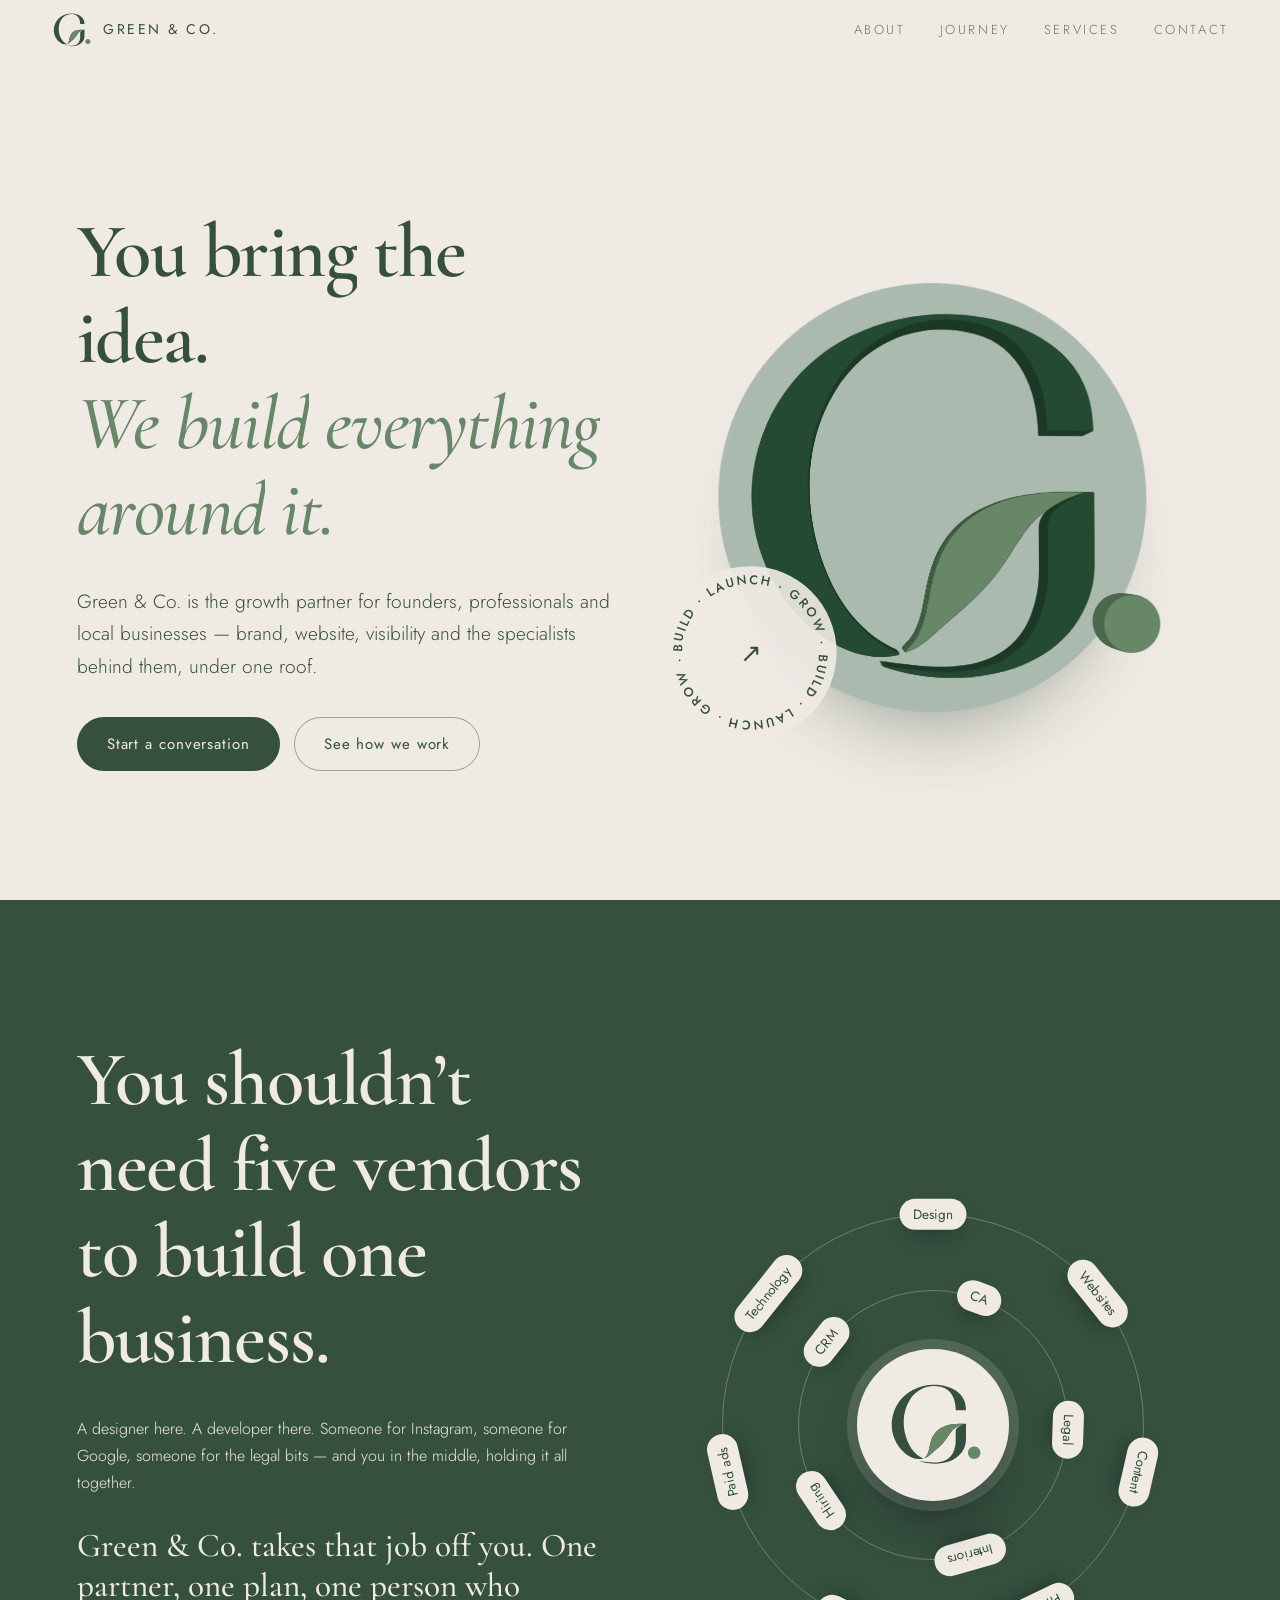
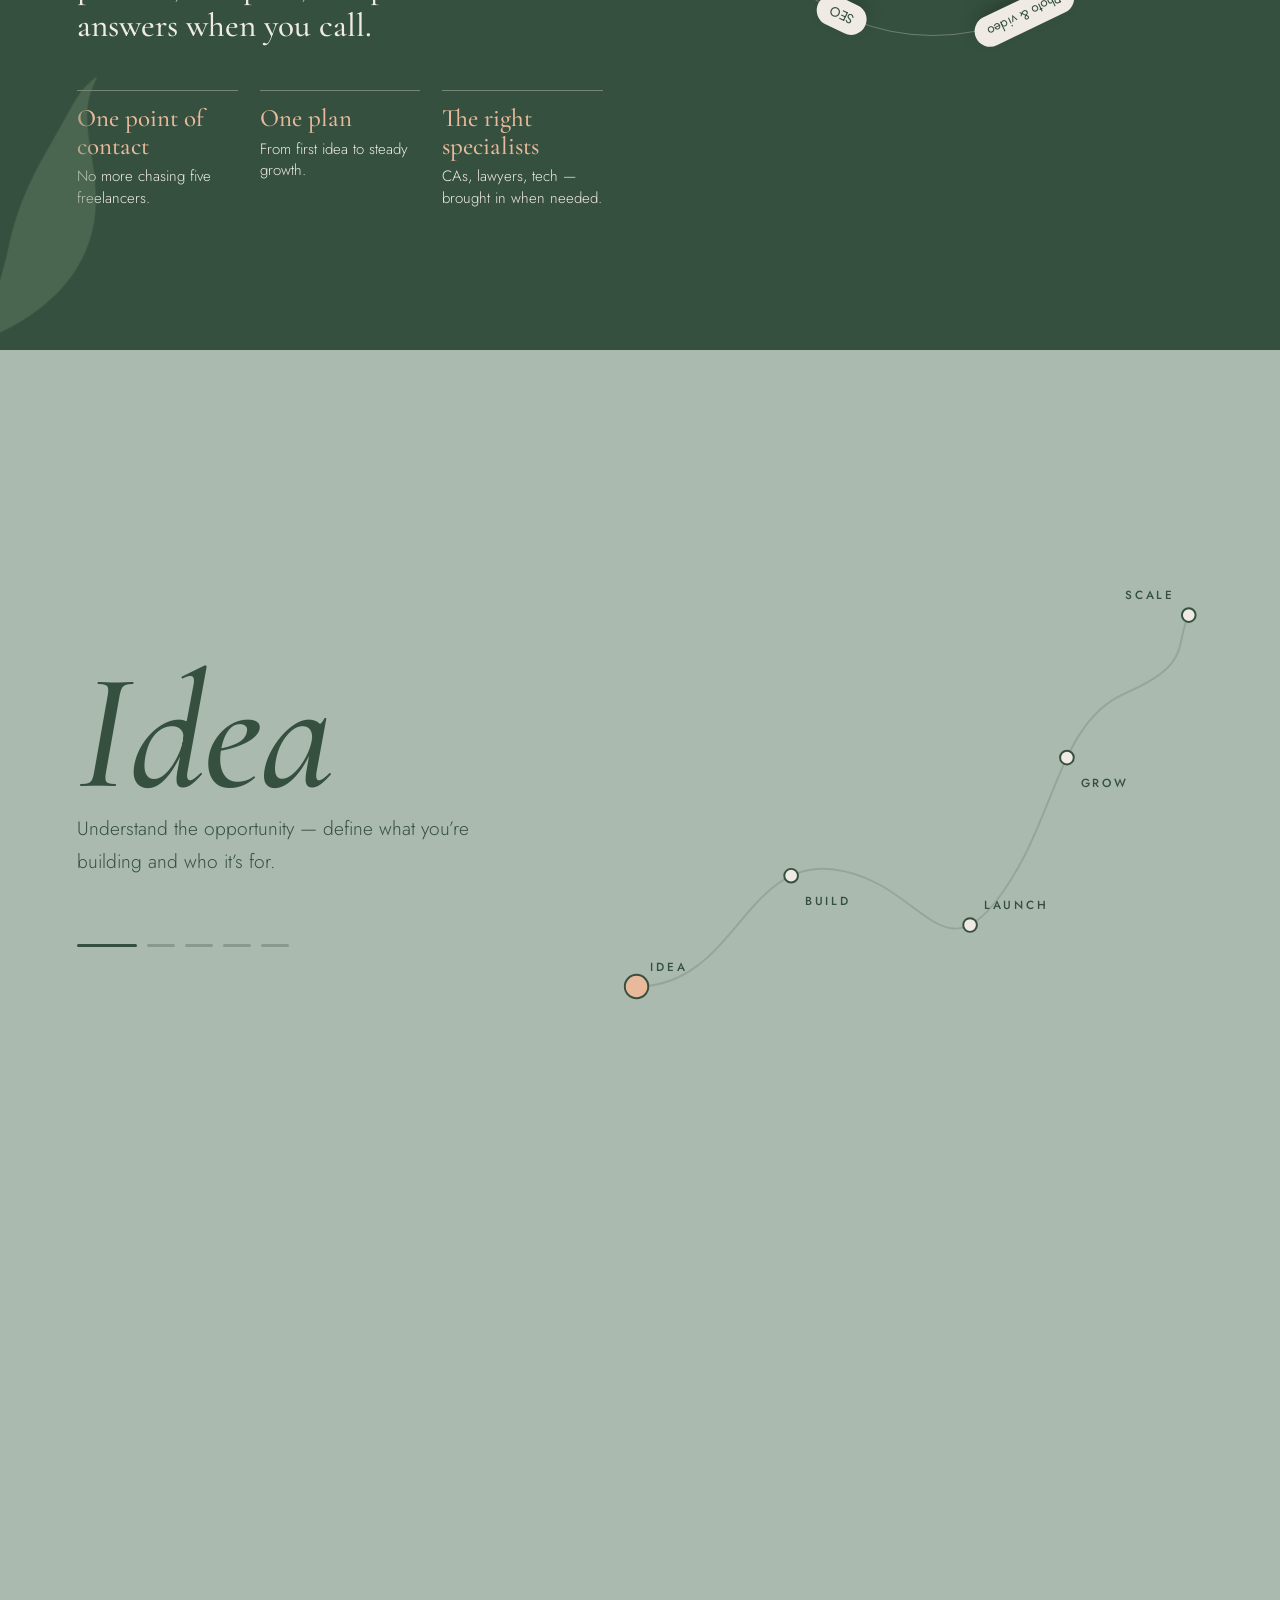
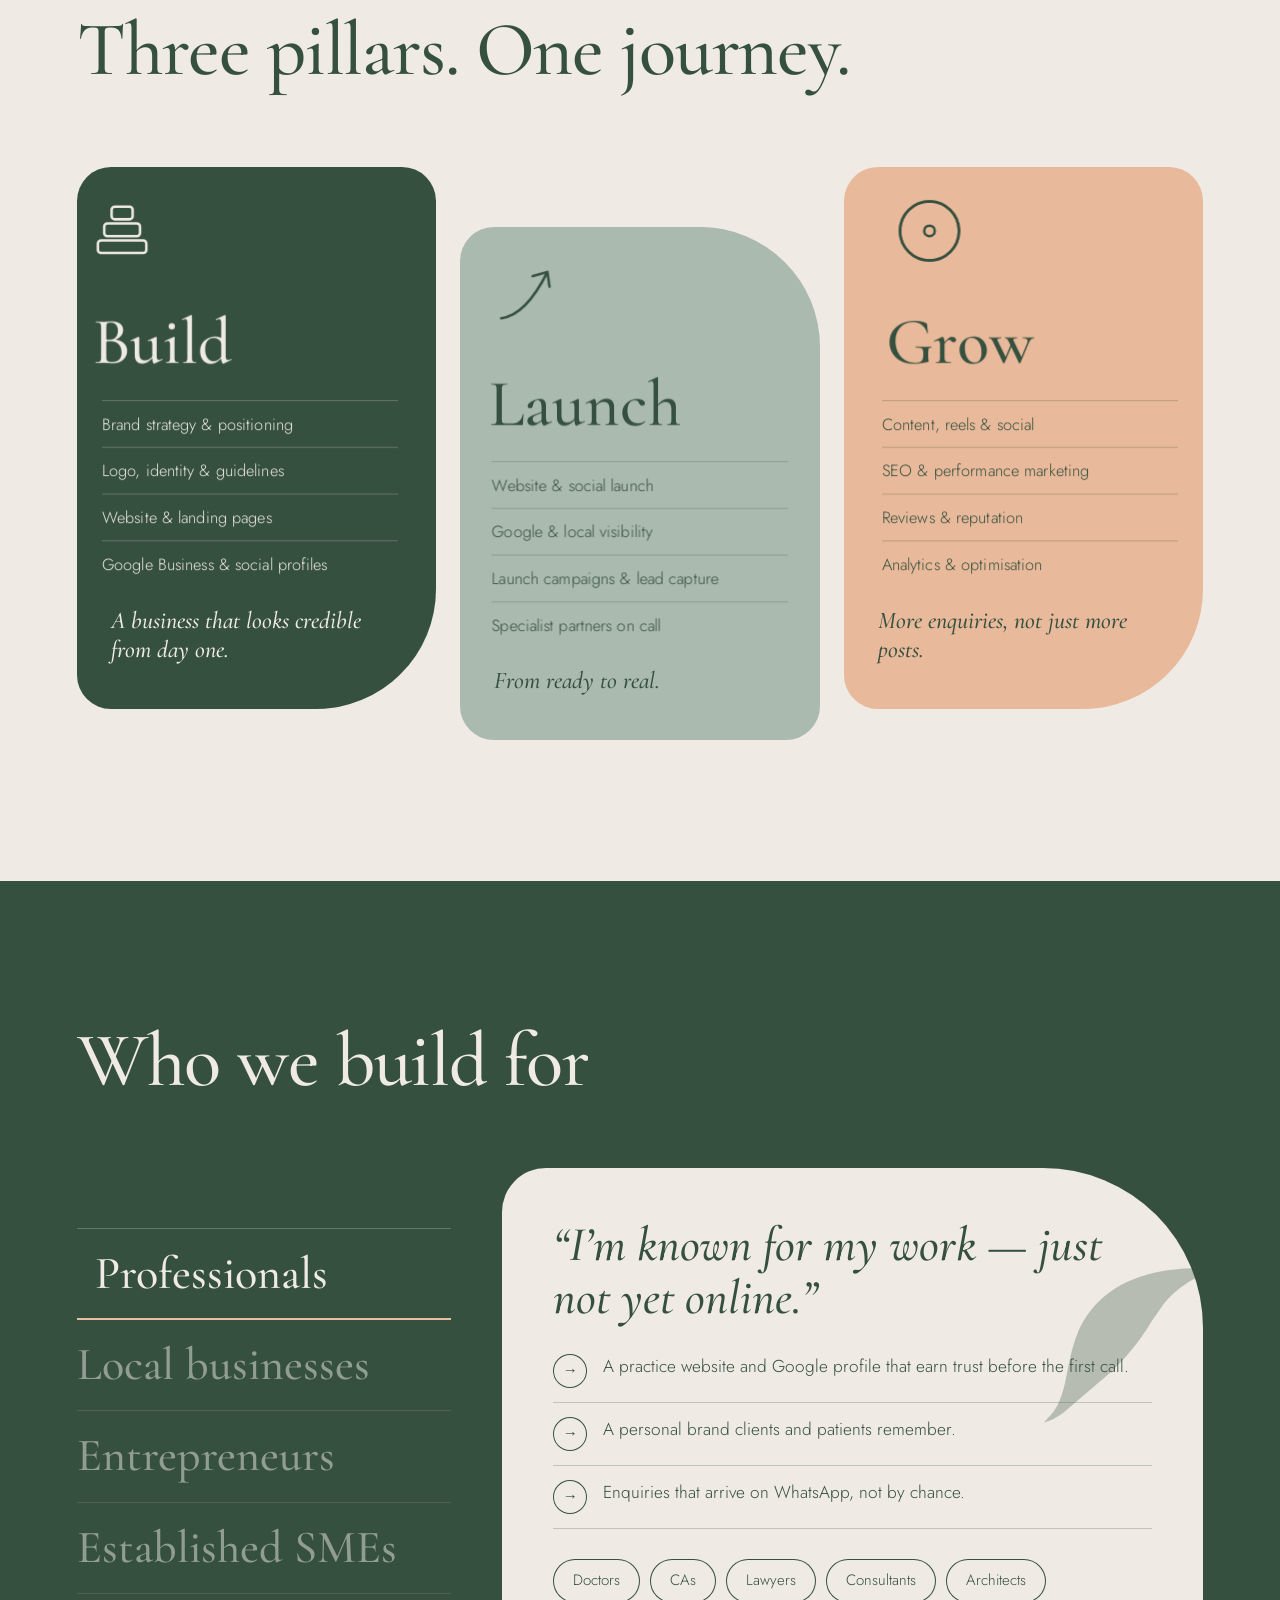
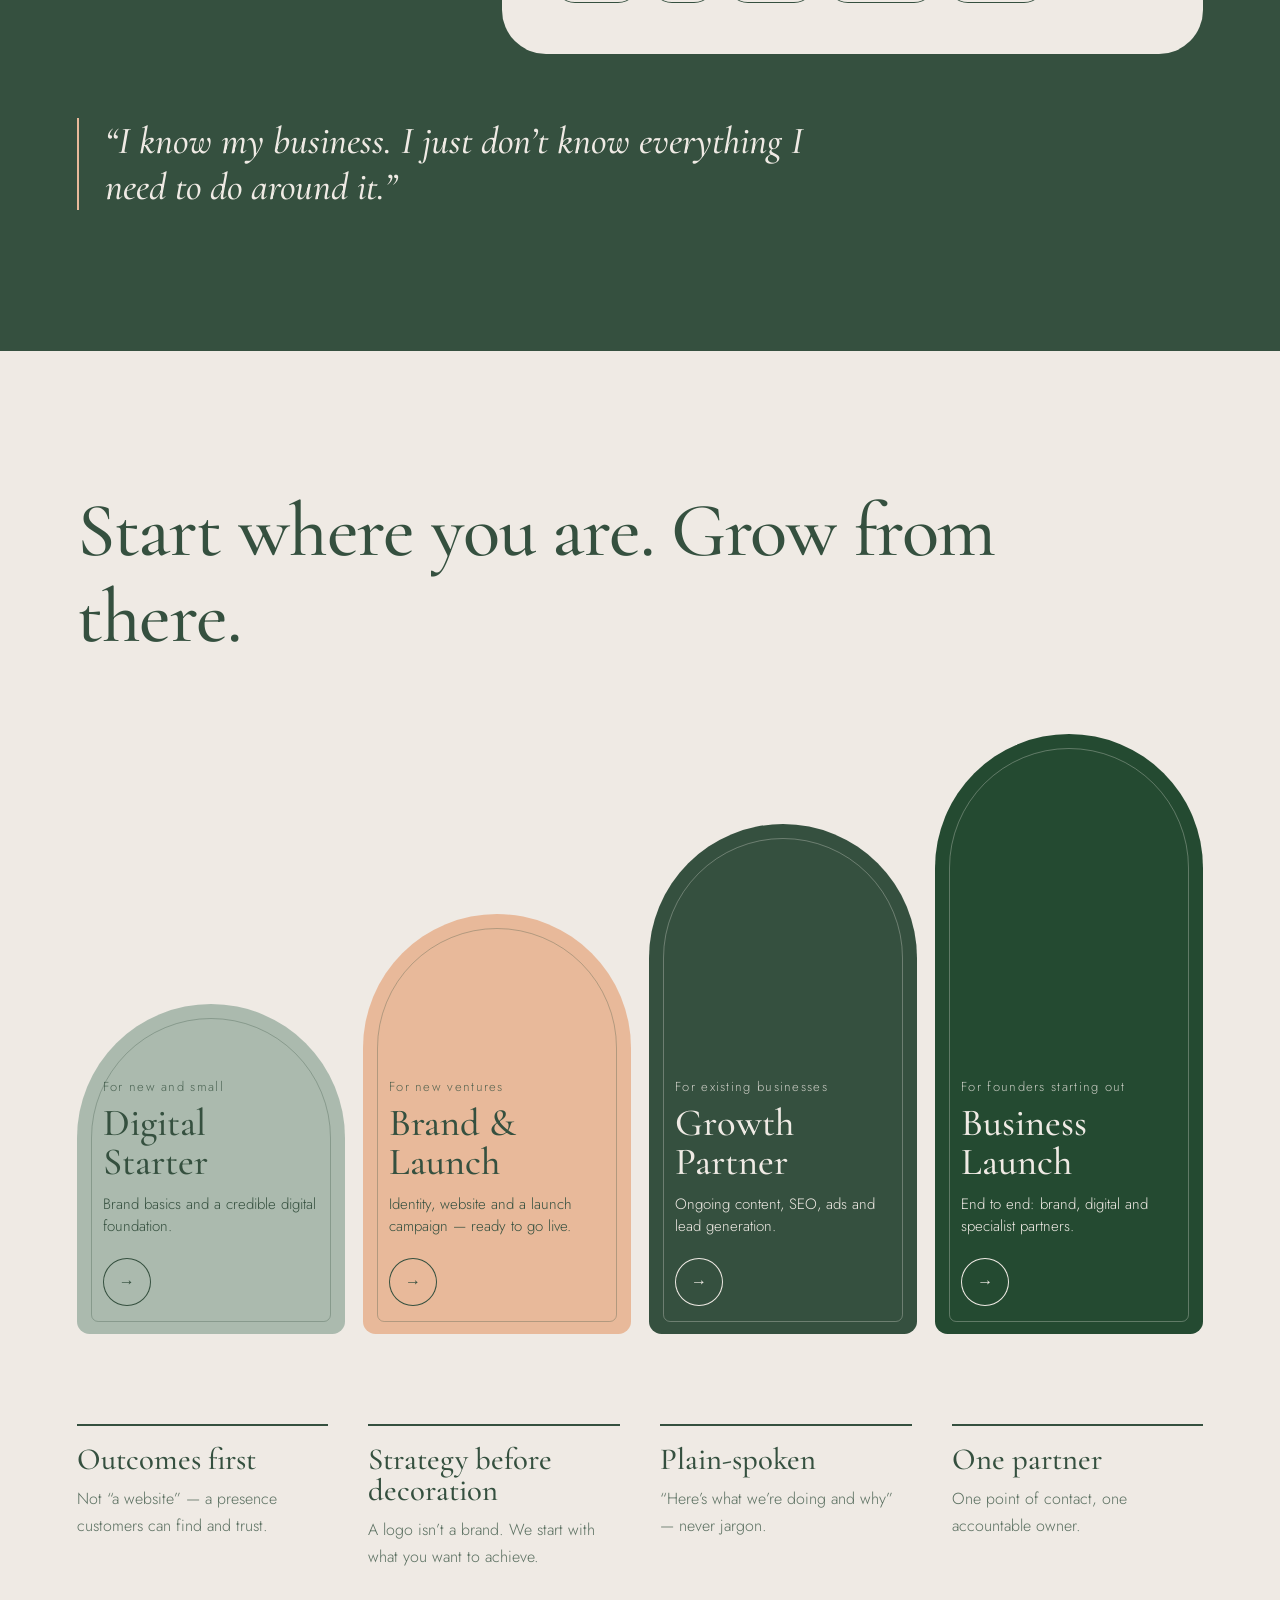
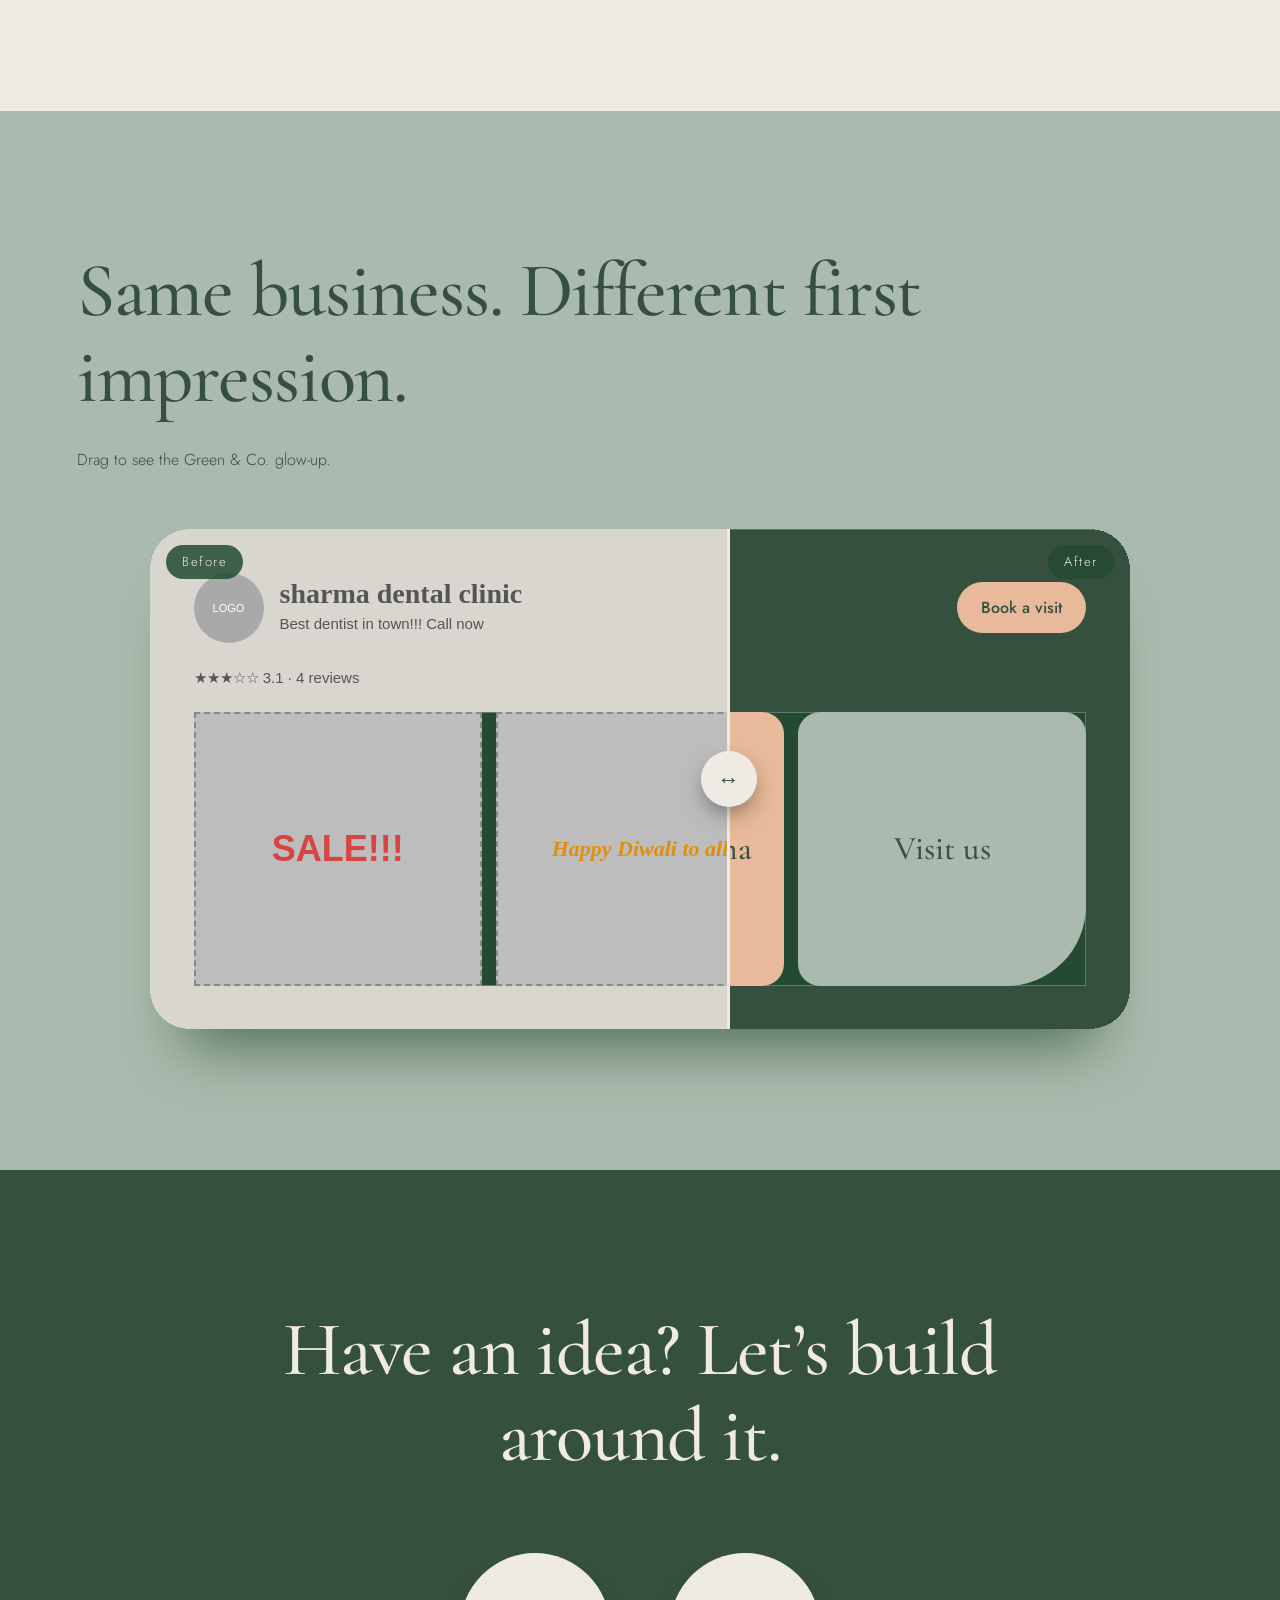
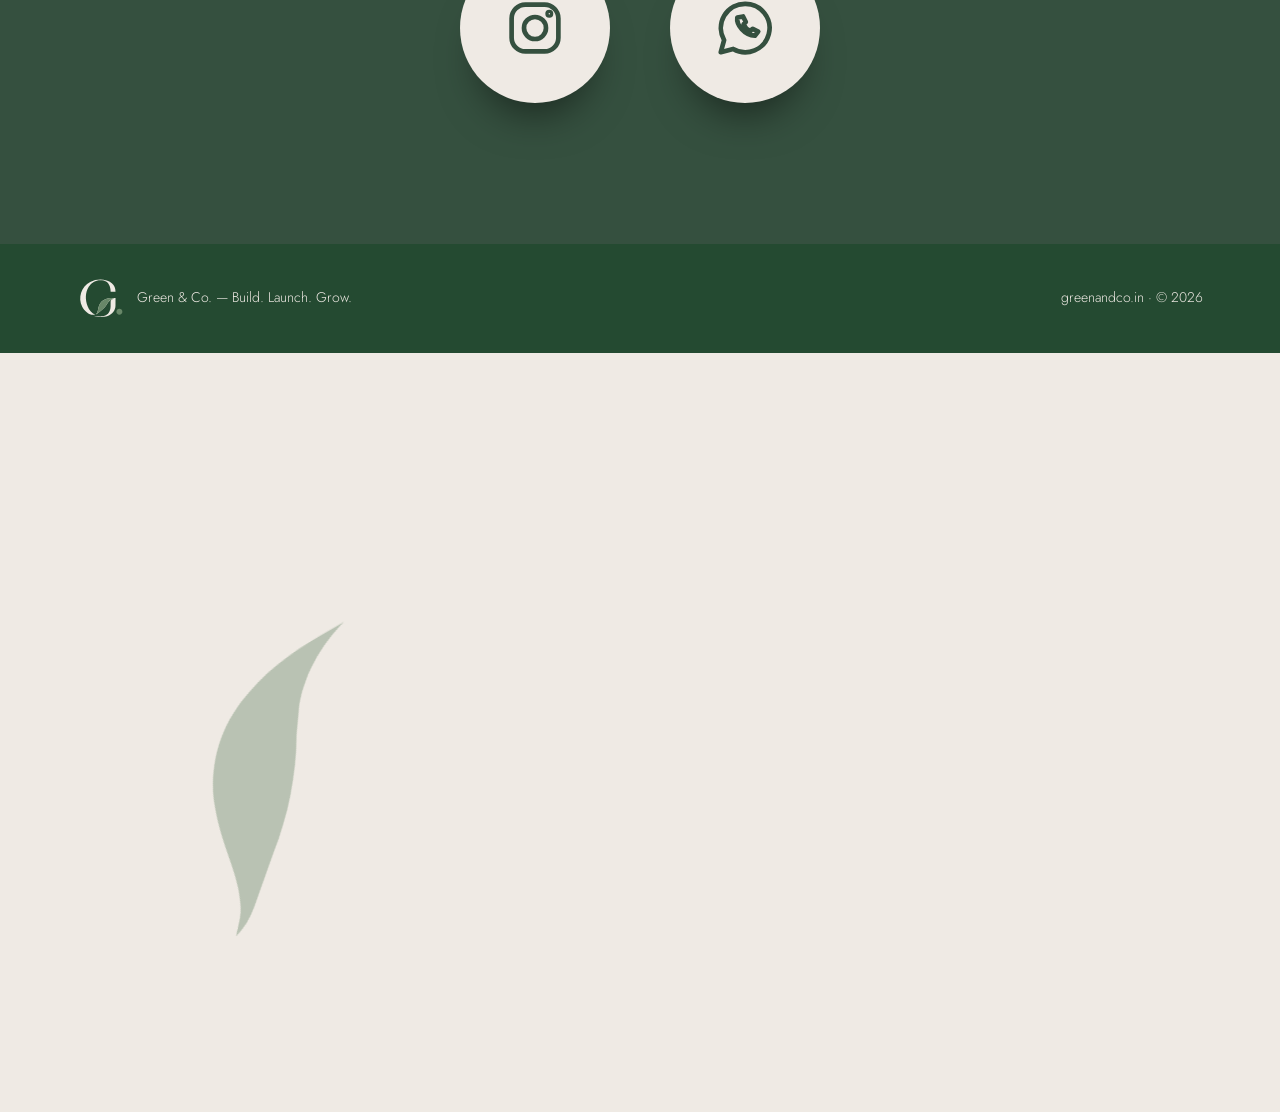
==== commit c91328ef: "Add files via upload" ====
--- a/index.html
+++ b/index.html
@@ -24,19 +24,25 @@
 #pg{position:fixed;top:0;left:0;height:2px;width:100%;transform-origin:0 50%;transform:scaleX(0);background:var(--leaf);z-index:60}
 .lf{position:absolute;pointer-events:none;will-change:transform;--mb:var(--sage);opacity:.45}
 /* hero */
-.hero{min-height:100svh;padding-top:clamp(110px,13vw,160px);padding-bottom:0;display:flex;flex-direction:column;justify-content:space-between;background:var(--paper)}
-.hg{display:grid;grid-template-columns:1.25fr 1fr;gap:30px;align-items:center}
+.hero{min-height:100svh;padding-top:clamp(110px,13vw,160px);padding-bottom:clamp(50px,6vw,90px);display:flex;flex-direction:column;justify-content:center;background:var(--paper)}
+.hg{display:grid;grid-template-columns:1fr 1.05fr;gap:30px;align-items:center}
 h1{font-size:clamp(42px,6vw,104px);letter-spacing:-.02em;font-weight:600}h1 em{display:block;font-weight:500}
-.hero p{margin:28px 0 34px;font-size:clamp(17px,1.5vw,21px)}.acts{display:flex;gap:14px;flex-wrap:wrap}
-.stage{position:relative;aspect-ratio:1;width:min(100%,520px);margin-left:auto;perspective:1100px}
-.obj{position:absolute;inset:0;transform-style:preserve-3d;transition:transform .25s ease-out}
-.obj .sw{position:absolute;inset:0;transform-style:preserve-3d;animation:sway 9s ease-in-out infinite alternate}@keyframes sway{from{transform:rotateY(-26deg) rotateX(5deg)}to{transform:rotateY(26deg) rotateX(-4deg)}}
+.hero p{margin:28px 0 34px;font-size:clamp(17px,1.5vw,21px)}.acts{display:flex;gap:14px;flex-wrap:wrap}@keyframes spin{to{transform:rotate(360deg)}}
+.rcol{margin-left:auto;width:min(100%,min(520px,62vh))}.stage{position:relative;aspect-ratio:1;width:100%;perspective:1200px;touch-action:pan-y}
+.obj{position:absolute;inset:0;transform-style:preserve-3d;will-change:transform}.obj .sw{position:absolute;inset:0;transform-style:preserve-3d}
 .obj .pl{position:absolute;inset:6%;border-radius:50%;background:var(--sage);transform:translateZ(-80px);box-shadow:0 60px 80px -50px rgba(53,80,63,.45)}.sl{position:absolute;left:8%;top:9%;width:84%;height:84%;overflow:visible}
-.bdg{position:absolute;left:-4%;bottom:2%;width:34%;animation:spin 28s linear infinite}.bdg text{font:500 11.5px Jost;letter-spacing:.14em;fill:var(--forest)}@keyframes spin{to{transform:rotate(360deg)}}
-.bdgc{position:absolute;left:-4%;bottom:2%;width:34%;aspect-ratio:1;display:grid;place-items:center;font-size:26px;color:var(--forest)}
-.ln{margin:clamp(30px,5vw,60px) -6vw 0;position:relative}.ln svg{width:100%;height:auto;display:block;overflow:visible}.ln .xx{position:absolute;left:0;top:0;width:16px;height:16px;margin:-8px;border-radius:50%;background:var(--peach);box-shadow:0 0 0 6px rgba(232,185,154,.35);offset-path:path('M0 190C150 190 220 120 330 140S470 200 560 150S700 40 800 70S960 150 1060 90S1160 30 1200 20');offset-rotate:0deg;animation:go 9s cubic-bezier(.5,0,.5,1) infinite alternate;display:none}
-.ln text{font:500 clamp(10px,1.1vw,14px) Jost;letter-spacing:.3em;fill:#35503f}.ln .nd{fill:#35503f;opacity:0;transition:opacity .6s}.ln.in .nd{opacity:1}
-.ln .pa{stroke-dasharray:1;stroke-dashoffset:1;animation:dr 3.2s cubic-bezier(.6,0,.2,1) .6s forwards}@keyframes dr{to{stroke-dashoffset:0}}
+.bdg{position:absolute;left:-4%;bottom:2%;width:34%;animation:spin 28s linear infinite}.bdg text{font:500 11.5px Jost;letter-spacing:.14em;fill:var(--forest)}.bdgc{position:absolute;left:-4%;bottom:2%;width:34%;aspect-ratio:1;display:grid;place-items:center;font-size:clamp(18px,2.4vw,26px);color:var(--forest)}
+.mn{display:none;background:none;border:0;width:44px;height:44px;position:relative;z-index:3;color:inherit;cursor:pointer}.mn i{position:absolute;left:11px;right:11px;height:2px;background:currentColor;transition:transform .4s,top .4s}.mn i:first-child{top:18px}.mn i:last-child{top:25px}nav.open .mn i:first-child{top:21px;transform:rotate(45deg)}nav.open .mn i:last-child{top:21px;transform:rotate(-45deg)}.lg{position:relative;z-index:3}
+@media(max-width:900px){.mn{display:block}nav.open{height:100vh;height:100dvh;align-items:flex-start;background:#35503f;color:#efeae4;backdrop-filter:none;-webkit-backdrop-filter:none}nav.open .lg{color:#efeae4}nav.open .lg svg{--ma:#efeae4}nav.open ul{display:flex;position:absolute;inset:0;flex-direction:column;justify-content:center;align-items:center;gap:30px;font-size:20px;z-index:2}nav.open ul a{opacity:1}}
+/* glow-up */
+.gu{position:relative;height:clamp(400px,46vw,500px);max-width:980px;margin:56px auto 0;border-radius:40px;overflow:hidden;--x:50%;box-shadow:0 50px 60px -35px rgba(36,74,49,.7);user-select:none}
+.ly{position:absolute;inset:0}.ly.a{clip-path:inset(0 0 0 var(--x))}.mk{position:absolute;inset:0;padding:clamp(20px,3.4vw,44px);display:flex;flex-direction:column;gap:22px;justify-content:space-between}
+.mk .hd{display:flex;align-items:center;gap:16px;flex-wrap:wrap}.mk .av{width:70px;height:70px;border-radius:50%;display:grid;place-items:center;flex:none}.mk .av svg{width:62%}.mk h4{font-size:clamp(22px,3vw,40px);font-weight:500;line-height:1.1}.mk .bn{margin-left:auto;padding:12px 24px;border-radius:99px}.mk .rt{font-size:15px}
+.mk .t3{display:grid;grid-template-columns:repeat(3,1fr);gap:14px;flex:1}.mk .t3 div{display:grid;place-items:center;text-align:center;padding:10px}
+.mk.b{background:#d9d6d0;color:#555;font-family:Arial,sans-serif}.mk.b h4{font:700 clamp(18px,2.4vw,28px) 'Times New Roman',serif;text-transform:lowercase}.mk.b .av{background:#a9a9a9;color:#fff;font-size:11px}.mk.b .bn{background:#c0392b;color:#ffe;font:700 13px Arial;border-radius:4px}.mk.b .t3 div{background:#bdbdbd;border:2px dashed #888}.mk.b .t3 div:nth-child(1){font:900 clamp(20px,3vw,36px) Impact,'Arial Black',sans-serif;color:#d64541}.mk.b .t3 div:nth-child(2){font:italic 700 clamp(15px,2vw,22px) 'Comic Sans MS',cursive;color:#e08e0b}.mk.b .t3 div:nth-child(3){font:13px 'Courier New',monospace}
+.mk.a{background:#35503f;color:#efeae4;--ma:#efeae4}.mk.a .av{background:#efeae4;--ma:#35503f}.mk.a h4{font-family:'Cormorant Garamond',serif}.mk.a .bn{background:#e8b99a;color:#35503f;font-weight:500}.mk.a .rt{color:#e8b99a}.mk.a .t3 div{border-radius:22px;font:500 clamp(20px,2.6vw,34px)/1.1 'Cormorant Garamond',serif;color:#35503f}.mk.a .t3 div:nth-child(1){background:#244a31;color:#efeae4;border-radius:22px 80px 22px 22px}.mk.a .t3 div:nth-child(2){background:#e8b99a}.mk.a .t3 div:nth-child(3){background:#abbaae;border-radius:22px 22px 80px 22px}
+.hdl{position:absolute;top:0;bottom:0;left:var(--x);width:3px;margin-left:-1.5px;background:#efeae4;pointer-events:none;z-index:3}.hdl:after{content:"↔";position:absolute;top:50%;left:50%;width:56px;height:56px;margin:-28px;border-radius:50%;background:#efeae4;color:#35503f;display:grid;place-items:center;font-size:22px;box-shadow:0 10px 24px -6px rgba(0,0,0,.5)}
+.gu input{position:absolute;inset:0;width:100%;height:100%;opacity:0;cursor:ew-resize;z-index:4;margin:0}.tag{position:absolute;top:16px;z-index:2;padding:6px 16px;border-radius:99px;background:rgba(36,74,49,.85);color:#efeae4;font-size:13px;letter-spacing:.12em}
 /* about */
 .ec{display:grid;grid-template-columns:1.05fr .95fr;gap:60px;align-items:center}.ec h2{font-weight:600}.big{font:500 clamp(24px,2.6vw,38px)/1.2 'Cormorant Garamond',serif;color:#efeae4;max-width:20em;margin-top:30px}
 .fx{display:grid;grid-template-columns:repeat(3,1fr);gap:22px;margin-top:44px}.fx div{padding-top:14px;border-top:1px solid rgba(239,234,228,.35);font-size:15px;line-height:1.45}.fx b{display:block;font:500 25px/1.1 'Cormorant Garamond',serif;color:var(--peach);margin-bottom:6px}
@@ -74,23 +80,19 @@
 .ar4 small{font-size:13px;letter-spacing:.1em;opacity:.8}.ar4 h3{font-size:clamp(30px,3vw,46px);margin:6px 0 10px}.ar4 p{font-size:15px;line-height:1.5}.ar4 .go{margin-top:20px;width:48px;height:48px;border-radius:50%;box-shadow:inset 0 0 0 1px currentColor;display:grid;place-items:center;transition:.4s}.ar4:hover .go{background:var(--ink);color:var(--paper);transform:rotate(-45deg)}
 .pr4{display:grid;grid-template-columns:repeat(4,1fr);gap:40px;margin-top:90px}.pr4 h3{font-size:clamp(26px,2.4vw,36px);margin-bottom:10px}.pr4 div{padding-top:18px;border-top:2px solid var(--forest)}
 /* vision */
-.chn{display:grid;grid-template-columns:repeat(5,1fr);margin-top:80px;position:relative}.chn:before{content:"";position:absolute;left:0;right:0;top:9px;height:2px;background:var(--forest);transform-origin:0;transform:scaleX(0);transition:transform 2s cubic-bezier(.6,0,.2,1)}.chn.in:before{transform:none}
-.chn div{position:relative;padding-top:42px;font:500 clamp(20px,2.2vw,32px)/1.1 'Cormorant Garamond',serif}.chn div:before{content:"";position:absolute;top:0;left:0;width:20px;height:20px;border-radius:50%;background:#efeae4;box-shadow:inset 0 0 0 4px var(--forest)}
 /* contact */
 .ct{text-align:center;display:flex;flex-direction:column;align-items:center}.ct h2{max-width:11em}.ics{display:flex;gap:clamp(26px,5vw,60px);margin-top:70px;justify-content:center}
 .ics a{width:clamp(110px,14vw,150px);aspect-ratio:1;border-radius:50%;background:#efeae4;color:#35503f;display:grid;place-items:center;transition:transform .5s cubic-bezier(.2,.8,.2,1),background .4s;box-shadow:0 30px 40px -20px rgba(0,0,0,.5)}.ics a:hover{transform:translateY(-10px) rotate(-8deg) scale(1.06);background:var(--peach)}.ics svg{width:44%;fill:none;stroke:currentColor;stroke-width:1.7;stroke-linecap:round;stroke-linejoin:round}
 footer{padding-top:34px;padding-bottom:34px;display:flex;justify-content:space-between;gap:20px;flex-wrap:wrap;align-items:center;font-size:14px}footer svg{width:46px;height:41px}
-@media(max-width:900px){nav ul{display:none}.hg,.ec,.jr .st{grid-template-columns:1fr}.stage{margin:20px auto 0;width:min(86vw,420px)}.pl3,.pr4,.wf,.fx{grid-template-columns:1fr}.wl{flex-direction:row;overflow-x:auto;gap:18px}.wl button{white-space:nowrap;font-size:26px;padding:12px 0;border:0!important}.wp{border-radius:36px 100px 36px 36px;min-height:0}.pn:nth-child(2){margin-top:0}.pn{min-height:0}.st4{flex-direction:column;align-items:stretch}.ar4{min-height:0;padding-top:130px}.chn{grid-template-columns:1fr;gap:26px}.chn:before{display:none}.jr .st{align-content:center;gap:0}.jr svg{margin-top:16px}}
+@media(max-width:900px){nav ul{display:none}.hg,.ec,.jr .st{grid-template-columns:1fr}.rcol{margin:20px auto 0;width:min(90vw,440px)}.mk .bn{display:none}.mk .t3 div:nth-child(3){display:none}.mk .t3{grid-template-columns:1fr 1fr}.cap{height:3.4em}.pl3,.pr4,.wf,.fx{grid-template-columns:1fr}.wl{flex-direction:row;flex-wrap:wrap;gap:2px 22px}.wl button{font-size:28px;padding:8px 0 10px;border:0!important}.wl button:after{bottom:2px}.gl{font-size:21px}.jr .st{padding-top:76px}.wp{border-radius:36px 100px 36px 36px;min-height:0}.pn:nth-child(2){margin-top:0}.pn{min-height:0}.st4{flex-direction:column;align-items:stretch}.ar4{min-height:0;padding-top:130px}.chn{grid-template-columns:1fr;gap:26px}.chn:before{display:none}.jr .st{align-content:center;gap:0}.jr svg{margin-top:16px}}
 @media(prefers-reduced-motion:reduce){*{animation:none!important;transition:none!important}.rv{opacity:1;transform:none}.w i{transform:none}.ln .pa{stroke-dashoffset:0}.ln .nd{opacity:1}html{scroll-behavior:auto}}
 </style></head><body>
-<svg width="0" height="0" style="position:absolute" aria-hidden="true"><defs><g id="g"><path d="M 563.394531 407.222656 C 507.007812 392.765625 452.476562 416.074219 421.503906 465.4375 C 387.660156 519.382812 387.433594 590.4375 410.90625 648.621094 C 425.042969 683.671875 448.03125 712.960938 482.5625 728.476562 C 431.519531 740.601562 381.183594 695.292969 359.847656 653.292969 C 316.710938 568.375 350.78125 464.289062 435.28125 420.539062 C 482.554688 396.0625 538.964844 390.503906 590.382812 405.867188 C 608.71875 411.347656 624.695312 419.523438 639.238281 431.347656 C 664.027344 451.507812 674.269531 480.152344 674.089844 511.339844 L 628.292969 511.363281 C 627.824219 465.40625 610.757812 419.371094 563.394531 407.222656 " style="fill:var(--ma)"/><path d="M 636.070312 588.609375 C 643.378906 582.25 654.828125 576.613281 663.867188 572.558594 C 640.863281 578.535156 618.800781 591.394531 605.054688 610.894531 L 595.570312 624.34375 C 580.769531 649.621094 561.949219 670.753906 539.152344 689.007812 L 510.558594 713.4375 C 503.777344 719.230469 496.558594 724.132812 487.304688 726.417969 C 492.230469 720.839844 497.105469 716.433594 500.28125 710.433594 C 511.398438 689.425781 509.691406 666.695312 520.210938 639.324219 C 529.886719 614.15625 548.550781 595.417969 573.203125 584.875 C 597.023438 574.6875 621.800781 572.0625 647.867188 572.203125 L 674.335938 572.34375 L 673.925781 643.730469 C 673.800781 665.601562 665.820312 686.445312 652.660156 703.496094 C 611.925781 756.265625 523.695312 761.40625 464.605469 739.085938 C 486.746094 742.496094 507.683594 745.65625 529.835938 745.882812 C 567.925781 745.988281 602.65625 733.207031 618.082031 696.9375 C 624.296875 682.324219 627.597656 666.914062 627.6875 650.703125 L 627.929688 606.535156 C 627.964844 599.675781 630.894531 593.117188 636.070312 588.609375 " style="fill:var(--ma)"/></g><g id="lf"><path d="M 664.460938 572.289062 C 643.039062 577.648438 618.660156 591.601562 605.050781 610.898438 L 595.570312 624.351562 C 580.769531 649.621094 561.949219 670.75 539.148438 689.011719 L 510.558594 713.441406 C 503.78125 719.230469 496.558594 724.128906 487.308594 726.421875 C 492.230469 720.839844 497.101562 716.429688 500.28125 710.429688 C 511.398438 689.429688 509.691406 666.699219 520.210938 639.320312 C 529.878906 614.148438 548.550781 595.421875 573.199219 584.878906 C 597.019531 574.691406 621.800781 572.058594 647.871094 572.199219 Z M 664.460938 572.289062 " style="fill:var(--mb)"/></g><g id="dt"><path d="M 738.859375 701.542969 C 738.859375 717.015625 726.316406 729.558594 710.84375 729.558594 C 695.371094 729.558594 682.824219 717.015625 682.824219 701.542969 C 682.824219 686.070312 695.371094 673.527344 710.84375 673.527344 C 726.316406 673.527344 738.859375 686.070312 738.859375 701.542969 " style="fill:var(--mb)"/></g></defs></svg><div id="pg"></div>
-<nav><a class="lg" href="#top" aria-label="Green & Co. home"><svg class="m" viewBox="310.7 384.5 434.1 382.9"><use href="#g"/><use href="#lf"/><use href="#dt"/></svg>GREEN &amp; CO.</a><ul><li><a href="#about">About</a></li><li><a href="#journey">Journey</a></li><li><a href="#work">Services</a></li><li><a href="#talk">Contact</a></li></ul></nav>
+<svg width="0" height="0" style="position:absolute" aria-hidden="true"><defs><g id="g"><path d="M 563.394531 407.222656 C 507.007812 392.765625 452.476562 416.074219 421.503906 465.4375 C 387.660156 519.382812 387.433594 590.4375 410.90625 648.621094 C 425.042969 683.671875 448.03125 712.960938 482.5625 728.476562 C 431.519531 740.601562 381.183594 695.292969 359.847656 653.292969 C 316.710938 568.375 350.78125 464.289062 435.28125 420.539062 C 482.554688 396.0625 538.964844 390.503906 590.382812 405.867188 C 608.71875 411.347656 624.695312 419.523438 639.238281 431.347656 C 664.027344 451.507812 674.269531 480.152344 674.089844 511.339844 L 628.292969 511.363281 C 627.824219 465.40625 610.757812 419.371094 563.394531 407.222656 " style="fill:var(--ma)"/><path d="M 636.070312 588.609375 C 643.378906 582.25 654.828125 576.613281 663.867188 572.558594 C 640.863281 578.535156 618.800781 591.394531 605.054688 610.894531 L 595.570312 624.34375 C 580.769531 649.621094 561.949219 670.753906 539.152344 689.007812 L 510.558594 713.4375 C 503.777344 719.230469 496.558594 724.132812 487.304688 726.417969 C 492.230469 720.839844 497.105469 716.433594 500.28125 710.433594 C 511.398438 689.425781 509.691406 666.695312 520.210938 639.324219 C 529.886719 614.15625 548.550781 595.417969 573.203125 584.875 C 597.023438 574.6875 621.800781 572.0625 647.867188 572.203125 L 674.335938 572.34375 L 673.925781 643.730469 C 673.800781 665.601562 665.820312 686.445312 652.660156 703.496094 C 611.925781 756.265625 523.695312 761.40625 464.605469 739.085938 C 486.746094 742.496094 507.683594 745.65625 529.835938 745.882812 C 567.925781 745.988281 602.65625 733.207031 618.082031 696.9375 C 624.296875 682.324219 627.597656 666.914062 627.6875 650.703125 L 627.929688 606.535156 C 627.964844 599.675781 630.894531 593.117188 636.070312 588.609375 " style="fill:var(--ma)"/></g><g id="lf"><path d="M 664.460938 572.289062 C 643.039062 577.648438 618.660156 591.601562 605.050781 610.898438 L 595.570312 624.351562 C 580.769531 649.621094 561.949219 670.75 539.148438 689.011719 L 510.558594 713.441406 C 503.78125 719.230469 496.558594 724.128906 487.308594 726.421875 C 492.230469 720.839844 497.101562 716.429688 500.28125 710.429688 C 511.398438 689.429688 509.691406 666.699219 520.210938 639.320312 C 529.878906 614.148438 548.550781 595.421875 573.199219 584.878906 C 597.019531 574.691406 621.800781 572.058594 647.871094 572.199219 Z M 664.460938 572.289062 " style="fill:var(--mb)"/></g><g id="dt"><path d="M 738.859375 701.542969 C 738.859375 717.015625 726.316406 729.558594 710.84375 729.558594 C 695.371094 729.558594 682.824219 717.015625 682.824219 701.542969 C 682.824219 686.070312 695.371094 673.527344 710.84375 673.527344 C 726.316406 673.527344 738.859375 686.070312 738.859375 701.542969 " style="fill:var(--md,var(--mb))"/></g></defs></svg><div id="pg"></div>
+<nav><a class="lg" href="#top" aria-label="Green & Co. home"><svg class="m" viewBox="310.7 384.5 434.1 382.9"><use href="#g"/><use href="#lf"/><use href="#dt"/></svg>GREEN &amp; CO.</a><ul><li><a href="#about">About</a></li><li><a href="#journey">Journey</a></li><li><a href="#work">Services</a></li><li><a href="#talk">Contact</a></li></ul><button class="mn" id="mn" aria-label="Menu" aria-expanded="false"><i></i><i></i></button></nav>
 
-<section class="hero" id="top"><svg class="lf" data-par="-.08" viewBox="310.7 384.5 434.1 382.9" style="width:70vw;right:-18vw;top:6vh;transform:rotate(-14deg)"><use href="#lf"/></svg>
+<section class="hero" id="top">
 <div class="hg"><div><h1 class="sp">You bring the idea.<em>We build everything around it.</em></h1><p class="rv">Green &amp; Co. is the growth partner for founders, professionals and local businesses — brand, website, visibility and the specialists behind them, under one roof.</p><div class="acts rv in"><a class="bt" href="#talk">Start a conversation</a><a class="bt gh" href="#journey">See how we work</a></div></div>
-<div class="stage" id="stg"><div class="obj" id="obj"><div class="sw"><div class="pl"></div><svg class="sl" viewBox="310.7 384.5 434.1 382.9" style="transform:translateZ(-26.0px);--ma:#1a3825;--mb:#4a684c"><use href="#g"/><use href="#lf"/><use href="#dt"/></svg><svg class="sl" viewBox="310.7 384.5 434.1 382.9" style="transform:translateZ(-23.3px);--ma:#1a3825;--mb:#4a684c"><use href="#g"/><use href="#lf"/><use href="#dt"/></svg><svg class="sl" viewBox="310.7 384.5 434.1 382.9" style="transform:translateZ(-20.5px);--ma:#1a3825;--mb:#4a684c"><use href="#g"/><use href="#lf"/><use href="#dt"/></svg><svg class="sl" viewBox="310.7 384.5 434.1 382.9" style="transform:translateZ(-17.8px);--ma:#1a3825;--mb:#4a684c"><use href="#g"/><use href="#lf"/><use href="#dt"/></svg><svg class="sl" viewBox="310.7 384.5 434.1 382.9" style="transform:translateZ(-15.1px);--ma:#1a3825;--mb:#4a684c"><use href="#g"/><use href="#lf"/><use href="#dt"/></svg><svg class="sl" viewBox="310.7 384.5 434.1 382.9" style="transform:translateZ(-12.3px);--ma:#1a3825;--mb:#4a684c"><use href="#g"/><use href="#lf"/><use href="#dt"/></svg><svg class="sl" viewBox="310.7 384.5 434.1 382.9" style="transform:translateZ(-9.6px);--ma:#1a3825;--mb:#4a684c"><use href="#g"/><use href="#lf"/><use href="#dt"/></svg><svg class="sl" viewBox="310.7 384.5 434.1 382.9" style="transform:translateZ(-6.8px);--ma:#1a3825;--mb:#4a684c"><use href="#g"/><use href="#lf"/><use href="#dt"/></svg><svg class="sl" viewBox="310.7 384.5 434.1 382.9" style="transform:translateZ(-4.1px);--ma:#1a3825;--mb:#4a684c"><use href="#g"/><use href="#lf"/><use href="#dt"/></svg><svg class="sl" viewBox="310.7 384.5 434.1 382.9" style="transform:translateZ(-1.4px);--ma:#1a3825;--mb:#4a684c"><use href="#g"/><use href="#lf"/><use href="#dt"/></svg><svg class="sl" viewBox="310.7 384.5 434.1 382.9" style="transform:translateZ(1.4px);--ma:#1a3825;--mb:#4a684c"><use href="#g"/><use href="#lf"/><use href="#dt"/></svg><svg class="sl" viewBox="310.7 384.5 434.1 382.9" style="transform:translateZ(4.1px);--ma:#1a3825;--mb:#4a684c"><use href="#g"/><use href="#lf"/><use href="#dt"/></svg><svg class="sl" viewBox="310.7 384.5 434.1 382.9" style="transform:translateZ(6.8px);--ma:#1a3825;--mb:#4a684c"><use href="#g"/><use href="#lf"/><use href="#dt"/></svg><svg class="sl" viewBox="310.7 384.5 434.1 382.9" style="transform:translateZ(9.6px);--ma:#1a3825;--mb:#4a684c"><use href="#g"/><use href="#lf"/><use href="#dt"/></svg><svg class="sl" viewBox="310.7 384.5 434.1 382.9" style="transform:translateZ(12.3px);--ma:#1a3825;--mb:#4a684c"><use href="#g"/><use href="#lf"/><use href="#dt"/></svg><svg class="sl" viewBox="310.7 384.5 434.1 382.9" style="transform:translateZ(15.1px);--ma:#1a3825;--mb:#4a684c"><use href="#g"/><use href="#lf"/><use href="#dt"/></svg><svg class="sl" viewBox="310.7 384.5 434.1 382.9" style="transform:translateZ(17.8px);--ma:#1a3825;--mb:#4a684c"><use href="#g"/><use href="#lf"/><use href="#dt"/></svg><svg class="sl" viewBox="310.7 384.5 434.1 382.9" style="transform:translateZ(20.5px);--ma:#1a3825;--mb:#4a684c"><use href="#g"/><use href="#lf"/><use href="#dt"/></svg><svg class="sl" viewBox="310.7 384.5 434.1 382.9" style="transform:translateZ(23.3px);--ma:#1a3825;--mb:#4a684c"><use href="#g"/><use href="#lf"/><use href="#dt"/></svg><svg class="sl" viewBox="310.7 384.5 434.1 382.9" style="transform:translateZ(26.0px);--ma:#244a31;--mb:#688768"><use href="#g"/><use href="#lf"/><use href="#dt"/></svg></div></div>
-<svg class="bdg" viewBox="0 0 160 160" aria-hidden="true"><defs><path id="cp" d="M80 80m-62 0a62 62 0 1 1 124 0a62 62 0 1 1-124 0"/></defs><circle cx="80" cy="80" r="78" fill="#efeae4" opacity=".9"/><text><textPath href="#cp" textLength="385" lengthAdjust="spacing">BUILD · LAUNCH · GROW · BUILD · LAUNCH · GROW ·</textPath></text></svg><div class="bdgc" aria-hidden="true">↗</div></div></div>
-<div class="ln" id="ln"><svg viewBox="0 0 1200 230" role="img" aria-label="A line moving from Idea to Build, Launch and Grow"><path id="hp" class="pa" pathLength="1" d="M0 190C150 190 220 120 330 140S470 200 560 150S700 40 800 70S960 150 1060 90S1160 30 1200 20" fill="none" stroke="#35503f" stroke-width="2.6" stroke-linecap="round"/><g id="hn"></g></svg></div></section>
+<div class="rcol"><div class="stage" id="stg"><div class="obj" id="obj"><div class="sw"><div class="pl"></div><svg class="sl" viewBox="310.7 384.5 434.1 382.9" style="transform:translateZ(-26.0px);--ma:#1a3825;--mb:#4a684c"><use href="#g"/><use href="#lf"/><use href="#dt"/></svg><svg class="sl" viewBox="310.7 384.5 434.1 382.9" style="transform:translateZ(-23.3px);--ma:#1a3825;--mb:#4a684c"><use href="#g"/><use href="#lf"/><use href="#dt"/></svg><svg class="sl" viewBox="310.7 384.5 434.1 382.9" style="transform:translateZ(-20.5px);--ma:#1a3825;--mb:#4a684c"><use href="#g"/><use href="#lf"/><use href="#dt"/></svg><svg class="sl" viewBox="310.7 384.5 434.1 382.9" style="transform:translateZ(-17.8px);--ma:#1a3825;--mb:#4a684c"><use href="#g"/><use href="#lf"/><use href="#dt"/></svg><svg class="sl" viewBox="310.7 384.5 434.1 382.9" style="transform:translateZ(-15.1px);--ma:#1a3825;--mb:#4a684c"><use href="#g"/><use href="#lf"/><use href="#dt"/></svg><svg class="sl" viewBox="310.7 384.5 434.1 382.9" style="transform:translateZ(-12.3px);--ma:#1a3825;--mb:#4a684c"><use href="#g"/><use href="#lf"/><use href="#dt"/></svg><svg class="sl" viewBox="310.7 384.5 434.1 382.9" style="transform:translateZ(-9.6px);--ma:#1a3825;--mb:#4a684c"><use href="#g"/><use href="#lf"/><use href="#dt"/></svg><svg class="sl" viewBox="310.7 384.5 434.1 382.9" style="transform:translateZ(-6.8px);--ma:#1a3825;--mb:#4a684c"><use href="#g"/><use href="#lf"/><use href="#dt"/></svg><svg class="sl" viewBox="310.7 384.5 434.1 382.9" style="transform:translateZ(-4.1px);--ma:#1a3825;--mb:#4a684c"><use href="#g"/><use href="#lf"/><use href="#dt"/></svg><svg class="sl" viewBox="310.7 384.5 434.1 382.9" style="transform:translateZ(-1.4px);--ma:#1a3825;--mb:#4a684c"><use href="#g"/><use href="#lf"/><use href="#dt"/></svg><svg class="sl" viewBox="310.7 384.5 434.1 382.9" style="transform:translateZ(1.4px);--ma:#1a3825;--mb:#4a684c"><use href="#g"/><use href="#lf"/><use href="#dt"/></svg><svg class="sl" viewBox="310.7 384.5 434.1 382.9" style="transform:translateZ(4.1px);--ma:#1a3825;--mb:#4a684c"><use href="#g"/><use href="#lf"/><use href="#dt"/></svg><svg class="sl" viewBox="310.7 384.5 434.1 382.9" style="transform:translateZ(6.8px);--ma:#1a3825;--mb:#4a684c"><use href="#g"/><use href="#lf"/><use href="#dt"/></svg><svg class="sl" viewBox="310.7 384.5 434.1 382.9" style="transform:translateZ(9.6px);--ma:#1a3825;--mb:#4a684c"><use href="#g"/><use href="#lf"/><use href="#dt"/></svg><svg class="sl" viewBox="310.7 384.5 434.1 382.9" style="transform:translateZ(12.3px);--ma:#1a3825;--mb:#4a684c"><use href="#g"/><use href="#lf"/><use href="#dt"/></svg><svg class="sl" viewBox="310.7 384.5 434.1 382.9" style="transform:translateZ(15.1px);--ma:#1a3825;--mb:#4a684c"><use href="#g"/><use href="#lf"/><use href="#dt"/></svg><svg class="sl" viewBox="310.7 384.5 434.1 382.9" style="transform:translateZ(17.8px);--ma:#1a3825;--mb:#4a684c"><use href="#g"/><use href="#lf"/><use href="#dt"/></svg><svg class="sl" viewBox="310.7 384.5 434.1 382.9" style="transform:translateZ(20.5px);--ma:#1a3825;--mb:#4a684c"><use href="#g"/><use href="#lf"/><use href="#dt"/></svg><svg class="sl" viewBox="310.7 384.5 434.1 382.9" style="transform:translateZ(23.3px);--ma:#1a3825;--mb:#4a684c"><use href="#g"/><use href="#lf"/><use href="#dt"/></svg><svg class="sl" viewBox="310.7 384.5 434.1 382.9" style="transform:translateZ(26.0px);--ma:#244a31;--mb:#688768"><use href="#g"/><use href="#lf"/><use href="#dt"/></svg></div></div><svg class="bdg" viewBox="0 0 160 160" aria-hidden="true"><defs><path id="cp" d="M80 80m-62 0a62 62 0 1 1 124 0a62 62 0 1 1-124 0"/></defs><circle cx="80" cy="80" r="78" fill="#efeae4" opacity=".92"/><text><textPath href="#cp" textLength="385" lengthAdjust="spacing">BUILD · LAUNCH · GROW · BUILD · LAUNCH · GROW ·</textPath></text></svg><div class="bdgc" aria-hidden="true">↗</div></div></div></div></section>
 
 <section class="dk" id="about"><svg class="lf" data-par=".07" viewBox="310.7 384.5 434.1 382.9" style="width:46vw;left:-14vw;bottom:-10vw;transform:rotate(160deg);--mb:#688768;opacity:.4"><use href="#lf"/></svg>
 <div class="ec"><div><h2 class="sp">You shouldn’t need five vendors to build one business.</h2><p class="rv mut" style="margin-top:30px">A designer here. A developer there. Someone for Instagram, someone for Google, someone for the legal bits — and you in the middle, holding it all together.</p><p class="big rv">Green &amp; Co. takes that job off you. One partner, one plan, one person who answers when you call.</p><div class="fx rv"><div><b>One point of contact</b>No more chasing five freelancers.</div><div><b>One plan</b>From first idea to steady growth.</div><div><b>The right specialists</b>CAs, lawyers, tech — brought in when needed.</div></div></div>
@@ -111,7 +113,9 @@
 <section id="ways"><h2 class="sp">Start where you are. Grow from there.</h2><div class="st4 rv"><a class="ar4" href="#talk" style="--h:330px;background:#abbaae;--ink:#35503f;--paper:#efeae4"><small>For new and small</small><h3>Digital Starter</h3><p>Brand basics and a credible digital foundation.</p><span class="go">→</span></a><a class="ar4" href="#talk" style="--h:420px;background:#e8b99a;--ink:#35503f;--paper:#efeae4"><small>For new ventures</small><h3>Brand &amp; Launch</h3><p>Identity, website and a launch campaign — ready to go live.</p><span class="go">→</span></a><a class="ar4" href="#talk" style="--h:510px;background:#35503f;--ink:#efeae4;--paper:#244a31"><small>For existing businesses</small><h3>Growth Partner</h3><p>Ongoing content, SEO, ads and lead generation.</p><span class="go">→</span></a><a class="ar4" href="#talk" style="--h:600px;background:#244a31;--ink:#efeae4;--paper:#244a31"><small>For founders starting out</small><h3>Business Launch</h3><p>End to end: brand, digital and specialist partners.</p><span class="go">→</span></a></div>
 <div class="pr4"><div class="rv"><h3>Outcomes first</h3><p class="mut">Not “a website” — a presence customers can find and trust.</p></div><div class="rv"><h3>Strategy before decoration</h3><p class="mut">A logo isn’t a brand. We start with what you want to achieve.</p></div><div class="rv"><h3>Plain-spoken</h3><p class="mut">“Here’s what we’re doing and why” — never jargon.</p></div><div class="rv"><h3>One partner</h3><p class="mut">One point of contact, one accountable owner.</p></div></div></section>
 
-<section class="sg"><h2 class="sp">From first idea to first customer — and the next stage of growth.</h2><div class="chn" id="chn"><div>Services</div><div>Relationships</div><div>Repeatable solutions</div><div>Ecosystem</div><div>Technology</div></div></section>
+<section class="sg" id="glow"><h2 class="sp">Same business. Different first impression.</h2><p class="rv" style="margin-top:22px">Drag to see the Green &amp; Co. glow-up.</p><div class="gu" id="gu"><div class="ly b"><div class="mk b"><div class="hd"><span class="av">LOGO</span><div><h4>sharma dental clinic</h4><span class="rt">Best dentist in town!!! Call now</span></div><span class="bn">CLICK HERE</span></div><div class="rt">★★★☆☆ 3.1 · 4 reviews</div><div class="t3"><div>SALE!!!</div><div>Happy Diwali to all</div><div>Open 10 to 8, closed sunday maybe</div></div></div></div>
+<div class="ly a"><div class="mk a"><div class="hd"><span class="av"><svg class="m" viewBox="310.7 384.5 434.1 382.9"><use href="#g"/><use href="#lf"/><use href="#dt"/></svg></span><div><h4>Sharma Dental Clinic</h4><span class="rt">Gentle care. Confident smiles.</span></div><span class="bn">Book a visit</span></div><div class="rt">★ 4.9 · 212 reviews</div><div class="t3"><div>Smile design</div><div>Meet Dr. Sharma</div><div>Visit us</div></div></div></div>
+<span class="tag" style="left:16px">Before</span><span class="tag" style="right:16px">After</span><div class="hdl"></div><input type="range" min="0" max="100" value="50" aria-label="Drag to compare before and after"></div></section>
 
 <section class="ct dk" id="talk"><svg class="lf" data-par=".09" viewBox="310.7 384.5 434.1 382.9" style="width:48vw;left:-10vw;top:-6vw;transform:rotate(-30deg);--mb:#688768;opacity:.4"><use href="#lf"/></svg><h2 class="sp">Have an idea? Let’s build around it.</h2><div class="ics rv">
 <a href="https://instagram.com/green.and.co_" target="_blank" rel="noopener" aria-label="Open Green & Co. on Instagram"><svg viewBox="0 0 24 24"><rect x="3.5" y="3.5" width="17" height="17" rx="5"/><circle cx="12" cy="12" r="4"/><circle cx="17.2" cy="6.8" r=".6"/></svg></a>
@@ -123,9 +127,7 @@
 function sp(n,c){[...n.childNodes].forEach(x=>{if(x.nodeType==3){const f=document.createDocumentFragment();x.textContent.split(/(\s+)/).forEach(t=>{if(!t.trim())f.append(t);else{const w=document.createElement('span'),i=document.createElement('i');w.className='w';i.textContent=t;i.style.setProperty('--d',c.n++);w.append(i);f.append(w)}});x.replaceWith(f)}else if(x.nodeName!='BR')sp(x,c)})}
 document.querySelectorAll('.sp').forEach(e=>{e.setAttribute('aria-label',e.textContent);sp(e,{n:0})});
 const io=new IntersectionObserver((a,o)=>a.forEach(x=>{if(x.isIntersecting){x.target.classList.add('in');o.unobserve(x.target)}}),{threshold:.2});document.querySelectorAll('.sp,.rv,.chn,.ln,.orb').forEach(e=>io.observe(e));
-// hero line nodes
-const hp=$('#hp'),HL=hp.getTotalLength(),NS='http://www.w3.org/2000/svg';
-[['IDEA',.08,-22],['BUILD',.38,40],['LAUNCH',.66,-24],['GROW',.94,40]].forEach(([t,f,dy])=>{const q=hp.getPointAtLength(HL*f),c=document.createElementNS(NS,'circle');c.setAttribute('class','nd');c.setAttribute('cx',q.x);c.setAttribute('cy',q.y);c.setAttribute('r',9);c.style.transitionDelay=(.8+f*3.2)+'s';$('#hn').append(c);const x=document.createElementNS(NS,'text');x.setAttribute('class','nd');x.setAttribute('x',q.x);x.setAttribute('y',q.y+dy);x.setAttribute('text-anchor','middle');x.style.transitionDelay=(.9+f*3.2)+'s';x.textContent=t;$('#hn').append(x)});
+const NS='http://www.w3.org/2000/svg';
 // journey
 const S=[['Idea','Understand the opportunity — define what you’re building and who it’s for.'],['Build','Brand strategy, identity and a digital foundation that looks credible from day one.'],['Launch','Website, Google, social and campaigns — taking the brand into the real world.'],['Grow','Content, SEO, ads and reviews that turn attention into enquiries.'],['Scale','CRM, automation, new channels and locations as the business expands.']];
 const lq=$('#lq'),L=lq.getTotalLength();lq.style.strokeDasharray=L;
@@ -134,10 +136,10 @@
 function jr(){const r=$('#journey').getBoundingClientRect(),p=Math.min(1,Math.max(0,-r.top/(r.height-innerHeight)));lq.style.strokeDashoffset=L*(1-p);const q=lq.getPointAtLength(L*p);$('#hd').setAttribute('cx',q.x);$('#hd').setAttribute('cy',q.y);
  const i=Math.min(4,Math.floor(p*5));if(i!==cur){cur=i;const nm=$('#nm'),ds=$('#ds');nm.style.opacity=ds.style.opacity=0;nm.style.transform='translateY(18px)';setTimeout(()=>{nm.textContent=S[i][0];ds.textContent=S[i][1];nm.style.opacity=ds.style.opacity=1;nm.style.transform=''},230);document.querySelectorAll('#dts i').forEach((d,k)=>d.classList.toggle('on',k===i))}}
 // scroll: progress, parallax, hero object
-const obj=$('#obj');let mx=0,my=0;
+const obj={style:{}};let mx=0,my=0;
 function onS(){const m=document.documentElement.scrollHeight-innerHeight;$('#pg').style.transform=`scaleX(${m?scrollY/m:0})`;jr();if(RM)return;
  document.querySelectorAll('[data-par]').forEach(e=>{const r=e.parentElement.getBoundingClientRect();e.style.translate=`0 ${(r.top+r.height/2-innerHeight/2)*e.dataset.par}px`});
- const h=Math.min(1,scrollY/innerHeight);obj.style.transform=`rotateY(${mx*22+h*40}deg) rotateX(${-my*16-h*8}deg)`}
+ const h=Math.min(1,scrollY/innerHeight);obj.style.transform=`rotateY(${mx*10+h*20}deg) rotateX(${-my*8-h*5}deg)`}
 addEventListener('scroll',onS,{passive:true});addEventListener('pointermove',e=>{mx=e.clientX/innerWidth-.5;my=e.clientY/innerHeight-.5;onS()});onS();
 document.querySelectorAll('.tl').forEach(c=>{c.addEventListener('pointermove',e=>{const r=c.getBoundingClientRect(),x=(e.clientX-r.left)/r.width-.5,y=(e.clientY-r.top)/r.height-.5;c.style.transform=`rotateY(${x*10}deg) rotateX(${-y*10}deg)`});c.addEventListener('pointerleave',()=>c.style.transform='')});
 
@@ -145,4 +147,16 @@
 const wb=[...document.querySelectorAll('.wl button')],wp=$('#wp'),wf=$('#wf');let wi=0,wt;
 function ws(i,u){wi=i;wp.classList.add('sw2');setTimeout(()=>{wp.className='wp t'+i;$('#wq').textContent=W[i][0];$('#wb').innerHTML=W[i][1].map(x=>'<li>'+x+'</li>').join('');$('#wt').innerHTML=W[i][2].map(x=>'<span>'+x+'</span>').join('')},u?0:300);wb.forEach((b,k)=>{b.setAttribute('aria-selected',k===i);b.style.setProperty('--r',0)});clearInterval(wt);wt=setInterval(()=>{if(!wf.classList.contains('pz'))ws((wi+1)%4)},6000)}
 wb.forEach((b,i)=>{b.onclick=()=>ws(i);b.onmouseenter=()=>{if(matchMedia('(hover:hover)').matches)ws(i)}});wf.onpointerenter=()=>wf.classList.add('pz');wf.onpointerleave=()=>wf.classList.remove('pz');ws(0,1);
+
+// 3D logo: slow idle drift, smooth hover follow
+(()=>{const st=$('#stg'),ob=$('#obj');let tx=0,ty=0,hv=0,ry=0,rx=0,la=performance.now(),vs=true;
+st.addEventListener('pointermove',e=>{if(e.pointerType==='touch')return;const r=st.getBoundingClientRect();tx=(e.clientX-r.left)/r.width-.5;ty=(e.clientY-r.top)/r.height-.5;hv=1});
+st.addEventListener('pointerleave',()=>hv=0);new IntersectionObserver(e=>vs=e[0].isIntersecting).observe(st);
+const set=(a,b)=>ob.style.transform=`rotateY(${a.toFixed(2)}deg) rotateX(${b.toFixed(2)}deg)`;if(RM)return set(-10,3);
+(function f(n){requestAnimationFrame(f);const dt=Math.min(.05,(n-la)/1000);la=n;if(!vs||document.hidden)return;const t=n/1000,
+ gy=hv?tx*34:Math.sin(t*.32)*14,gx=hv?-ty*24+4:Math.sin(t*.23+1)*5+2,k=1-Math.exp(-dt*(hv?4:1.6));ry+=(gy-ry)*k;rx+=(gx-rx)*k;set(ry,rx)})(la)})();
+// glow-up slider
+const gu=$('#gu'),gi=gu.querySelector('input');gi.oninput=()=>gu.style.setProperty('--x',gi.value+'%');
+new IntersectionObserver((e,o)=>{if(e[0].isIntersecting){o.disconnect();if(RM)return;const s=performance.now();(function f(n){const q=Math.min(1,(n-s)/2200),v=96-46*(1-Math.pow(1-q,3));gi.value=v;gu.style.setProperty('--x',v+'%');if(q<1)requestAnimationFrame(f)})(s)}},{threshold:.5}).observe(gu);
+const nv=$('nav'),mn=$('#mn');mn.onclick=()=>{const o=nv.classList.toggle('open');mn.setAttribute('aria-expanded',o);document.body.style.overflow=o?'hidden':''};nv.querySelectorAll('ul a').forEach(a=>a.onclick=()=>{nv.classList.remove('open');mn.setAttribute('aria-expanded',false);document.body.style.overflow=''});
 </script></body></html>
